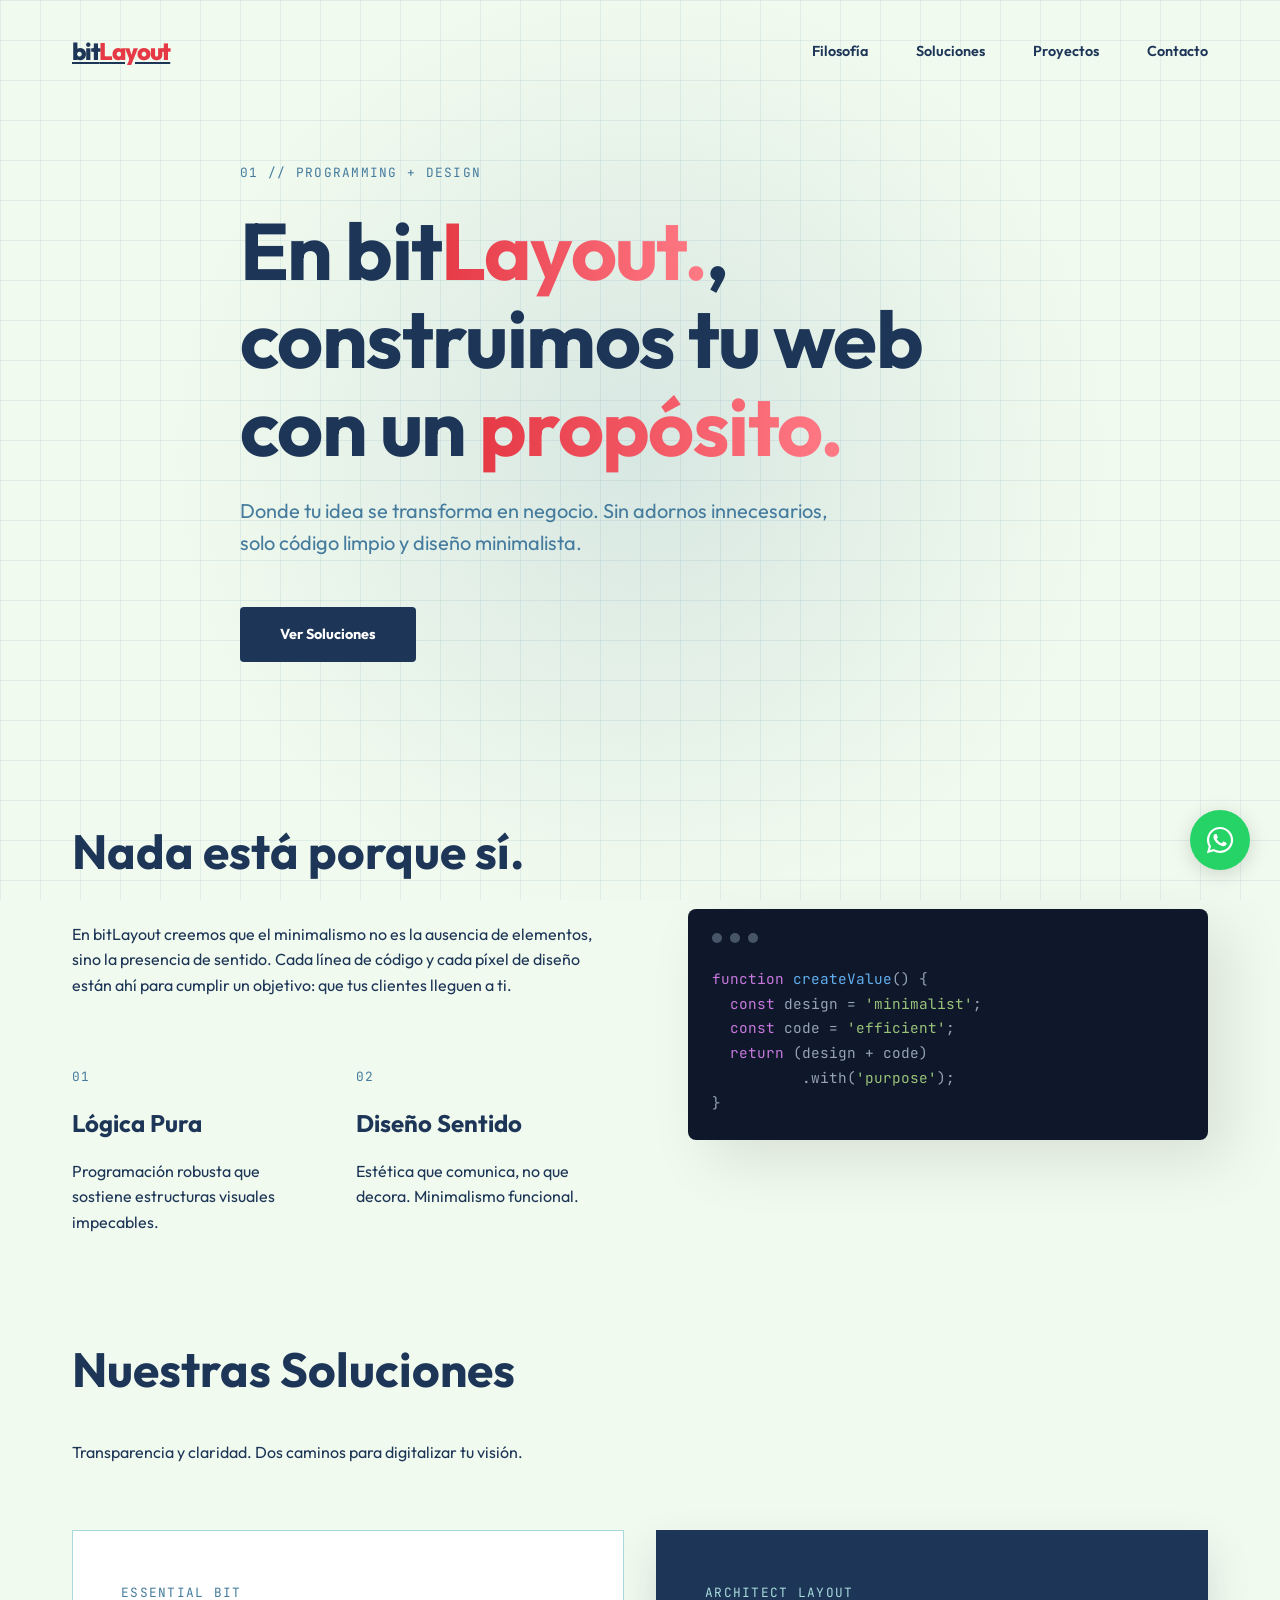
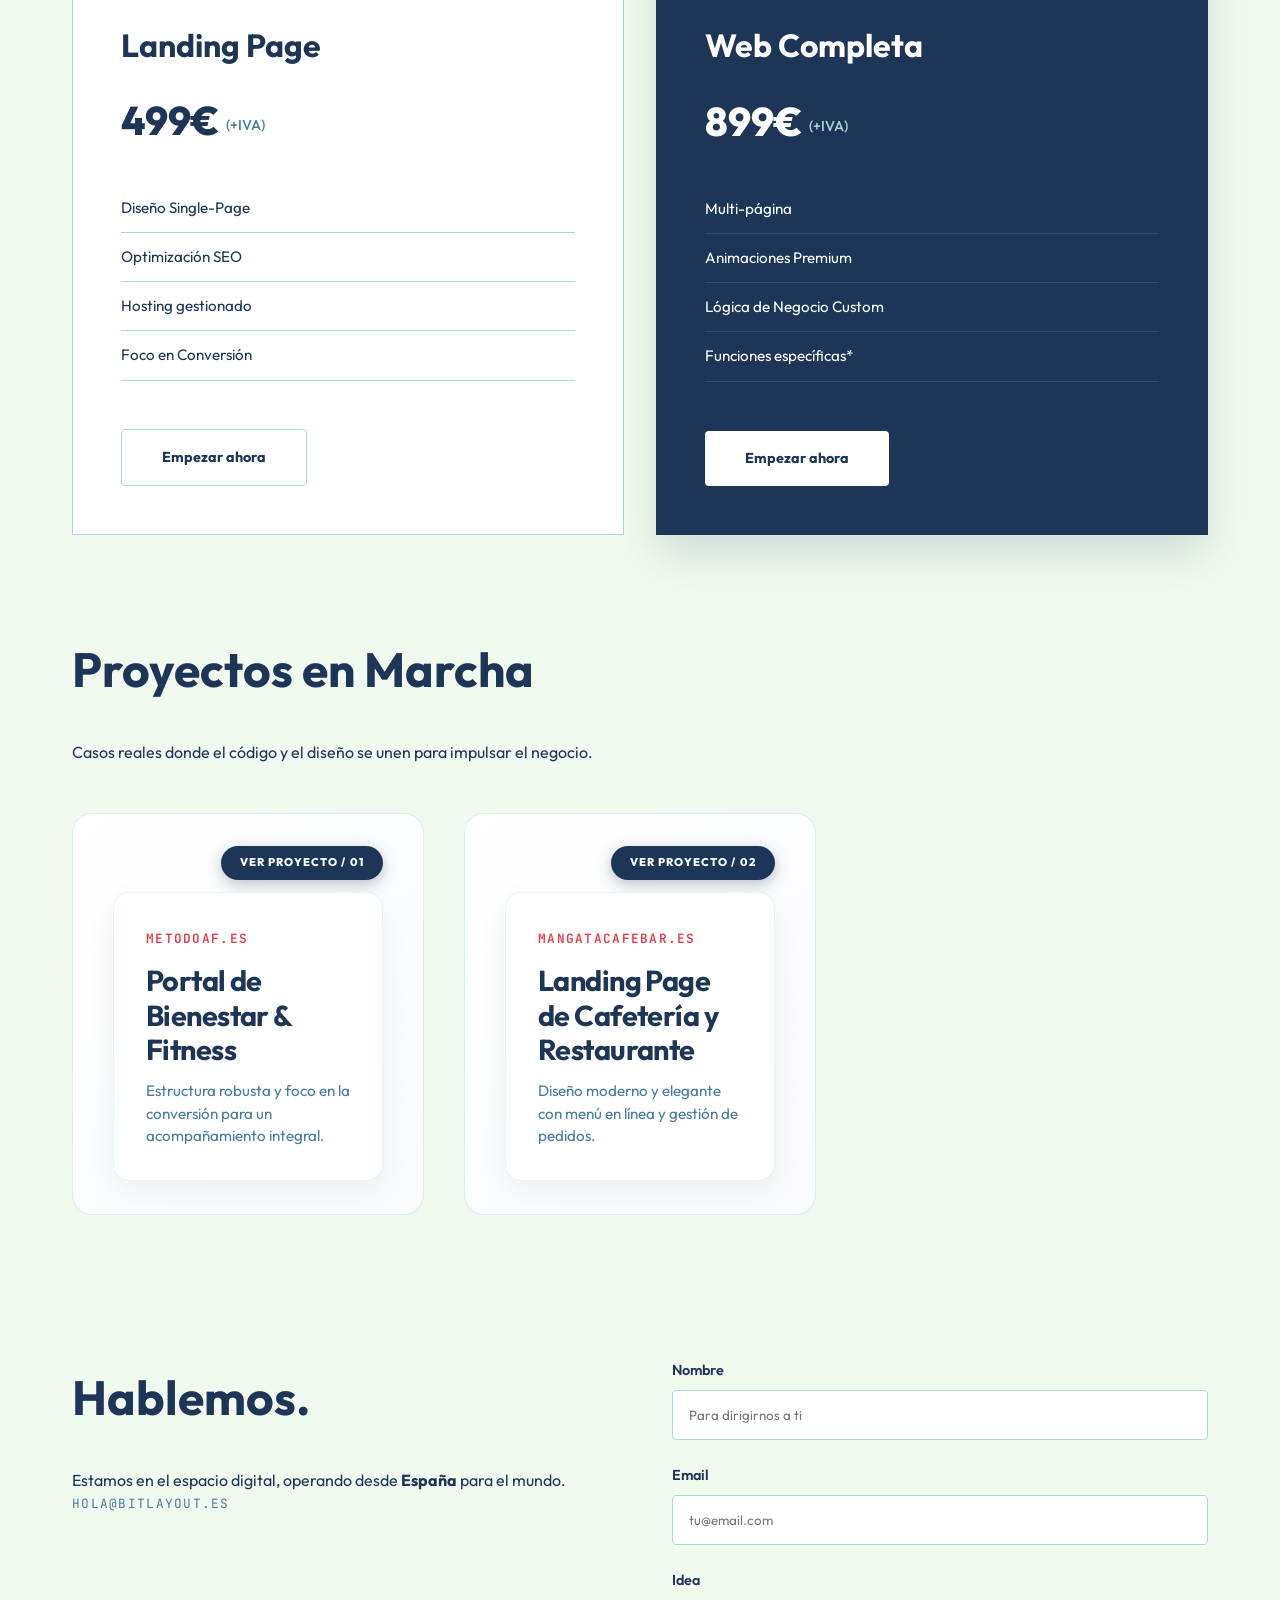
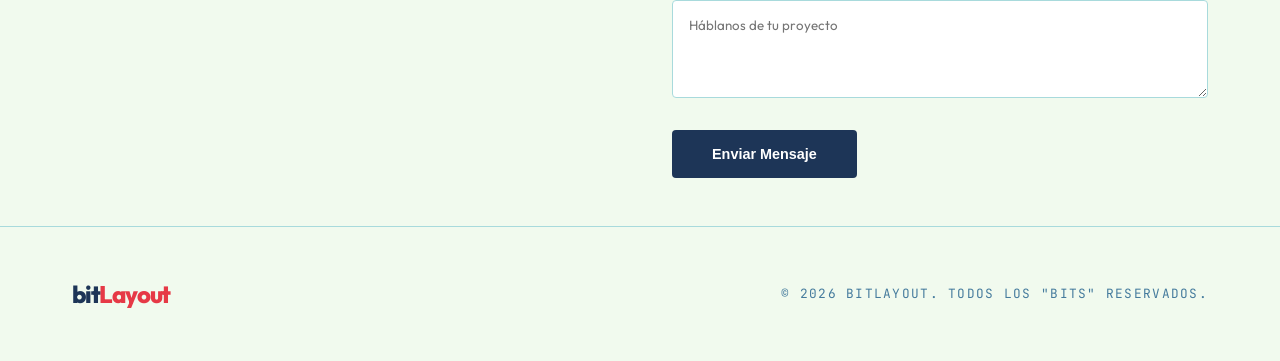
==== index.html @ 4ee2c637 "Change custom cursor to a standard red arrow cursor" ====
<!DOCTYPE html>
<html lang="es">

<head>
    <meta charset="UTF-8">
    <meta name="viewport" content="width=device-width, initial-scale=1.0">
    <title>bitLayout | Código, Diseño y Propósito</title>
    <meta name="description"
        content="En bitLayout fusionamos la lógica de la programación con la estética del diseño funcional para crear experiencias web con sentido.">
    <link rel="preconnect" href="https://fonts.googleapis.com">
    <link rel="preconnect" href="https://fonts.gstatic.com" crossorigin>
    <link
        href="https://fonts.googleapis.com/css2?family=Outfit:wght@300;400;600;800&family=JetBrains+Mono:wght@300;500&display=swap"
        rel="stylesheet">
    <link rel="stylesheet" href="style.css">
    <link rel="icon" href="favicon.svg" type="image/svg+xml">
</head>

<body>
    <div class="grid-overlay"></div>

    <nav id="navbar">
        <div class="container">
            <a href="#hero" class="logo">bit<span>Layout</span></a>
            <button class="hamburger" aria-label="Abrir menú">
                <span class="bar"></span>
                <span class="bar"></span>
                <span class="bar"></span>
            </button>
            <ul class="nav-links">
                <li><a href="#filosofia">Filosofía</a></li>
                <li><a href="#soluciones">Soluciones</a></li>
                <li><a href="#proyectos">Proyectos</a></li>
                <li><a href="#contacto">Contacto</a></li>
            </ul>
        </div>
    </nav>

    <header id="hero">
        <div class="grid-overlay"></div>
        <div class="container">
            <div class="hero-content">
                <p class="mono-text reveal">01 // programming + design</p>
                <h1 class="reveal">En bit<span class="highlight">Layout.</span>, construimos tu web con un <span
                        class="highlight">propósito.</span>
                </h1>
                <p class="subtitle reveal">Donde tu idea se transforma en negocio. Sin adornos innecesarios, solo código
                    limpio y diseño minimalista.</p>
                <div class="cta-group reveal">
                    <a href="#soluciones" class="btn btn-primary">Ver Soluciones</a>
                </div>
            </div>
        </div>
    </header>

    <section id="filosofia">
        <div class="container">
            <div class="section-layout">
                <div class="section-info">
                    <h2 class="reveal">Nada está porque sí.</h2>
                    <p class="reveal">En bitLayout creemos que el minimalismo no es la ausencia de elementos, sino la
                        presencia de sentido. Cada línea de código y cada píxel de diseño están ahí para cumplir un
                        objetivo: que tus clientes lleguen a ti.</p>
                    <div class="philosophy-grid">
                        <div class="phil-item reveal">
                            <span class="mono-text">01</span>
                            <h3>Lógica Pura</h3>
                            <p>Programación robusta que sostiene estructuras visuales impecables.</p>
                        </div>
                        <div class="phil-item reveal">
                            <span class="mono-text">02</span>
                            <h3>Diseño Sentido</h3>
                            <p>Estética que comunica, no que decora. Minimalismo funcional.</p>
                        </div>
                    </div>
                </div>
                <div class="section-visual reveal">
                    <!-- Placeholder visual asset or abstract code representation -->
                    <div class="code-window">
                        <div class="window-header">
                            <span class="dot"></span><span class="dot"></span><span class="dot"></span>
                        </div>
                        <pre><code><span class="keyword">function</span> <span class="fn">createValue</span>() {
  <span class="keyword">const</span> design = <span class="str">'minimalist'</span>;
  <span class="keyword">const</span> code = <span class="str">'efficient'</span>;
  <span class="keyword">return</span> (design + code) 
          .with(<span class="str">'purpose'</span>);
}</code></pre>
                    </div>
                </div>
            </div>
        </div>
    </section>

    <section id="soluciones">
        <div class="container">
            <div class="section-header">
                <h2 class="reveal">Nuestras Soluciones</h2>
                <p class="reveal">Transparencia y claridad. Dos caminos para digitalizar tu visión.</p>
            </div>
            <div class="pricing-grid">
                <div class="price-card reveal">
                    <div class="card-header">
                        <span class="mono-text">Essential Bit</span>
                        <h3>Landing Page</h3>
                    </div>
                    <div class="card-body">
                        <p class="price">499€ <span>(+IVA)</span></p>
                        <ul>
                            <li
                                data-tooltip="Toda tu información en una sola página fluida, optimizada para la retención.">
                                Diseño Single-Page</li>
                            <li
                                data-tooltip="Estructura preparada para que Google y otros buscadores te encuentren fácilmente.">
                                Optimización SEO</li>
                            <li data-tooltip="Nos encargamos del servidor y mantenimiento por ti.">Hosting gestionado
                            </li>
                            <li data-tooltip="Diseño estratégico para guiar al usuario hacia el contacto o la compra.">
                                Foco en Conversión</li>
                        </ul>
                    </div>
                    <div class="card-footer">
                        <a href="https://wa.me/34601643277?text=Hola,%20me%20gustaría%20solicitar%20información%20para%20contratar%20una%20Landing%20Page."
                            class="btn btn-outline" target="_blank" rel="noopener noreferrer">Empezar ahora</a>
                    </div>
                </div>
                <div class="price-card featured reveal">
                    <div class="card-header">
                        <span class="mono-text">Architect Layout</span>
                        <h3>Web Completa</h3>
                    </div>
                    <div class="card-body">
                        <p class="price">899€ <span>(+IVA)</span></p>
                        <ul>
                            <li data-tooltip="Sitio web completo con secciones dedicadas (Inicio, Servicios, etc.).">
                                Multi-página</li>
                            <li data-tooltip="Transiciones suaves y efectos visuales que dan vida a tu marca.">
                                Animaciones Premium</li>
                            <li data-tooltip="Funcionalidades a medida según tus necesidades específicas.">Lógica de
                                Negocio Custom</li>
                            <li data-tooltip="Preguntar al contratar">Funciones específicas*</li>
                        </ul>
                    </div>
                    <div class="card-footer">
                        <a href="https://wa.me/34601643277?text=Hola,%20solicito%20información%20sobre%20el%20desarrollo%20de%20una%20Web%20Completa%20para%20mi%20negocio."
                            class="btn btn-primary" target="_blank" rel="noopener noreferrer">Empezar ahora</a>
                    </div>
                </div>
            </div>
        </div>
    </section>

    <section id="proyectos">
        <div class="container">
            <div class="section-header">
                <h2 class="reveal">Proyectos en Marcha</h2>
                <p class="reveal">Casos reales donde el código y el diseño se unen para impulsar el negocio.</p>
            </div>
            <div class="projects-grid">
                <a href="https://metodoaf.es" class="project-card reveal" target="_blank" rel="noopener noreferrer">
                    <div class="project-image">
                        <div class="project-overlay">
                            <span>Ver Proyecto / 01</span>
                        </div>
                        <div class="mockup-content">
                            <span class="mono-text">METODOAF.ES</span>
                            <h4>Portal de Bienestar & Fitness</h4>
                            <p>Estructura robusta y foco en la conversión para un acompañamiento integral.</p>
                        </div>
                    </div>
                </a>
                <a href="https://www.mangatacafebar.es/" class="project-card reveal" target="_blank"
                    rel="noopener noreferrer">
                    <div class="project-image">
                        <div class="project-overlay">
                            <span>Ver Proyecto / 02</span>
                        </div>
                        <div class="mockup-content">
                            <span class="mono-text">MANGATACAFEBAR.ES</span>
                            <h4>Landing Page de Cafetería y Restaurante</h4>
                            <p>Diseño moderno y elegante con menú en línea y gestión de pedidos.</p>
                        </div>
                    </div>
                </a>
            </div>
            <div class="scroll-indicator">
                <div class="scroll-line"></div>
                <span>Desliza para explorar</span>
            </div>
        </div>
    </section>

    <section id="contacto">
        <div class="container">
            <div class="contact-layout">
                <div class="contact-info reveal">
                    <h2>Hablemos.</h2>
                    <p>Estamos en el espacio digital, operando desde <strong>España</strong> para el mundo.</p>
                    <div class="contact-meta">
                        <p class="mono-text">hola@bitlayout.es</p>
                    </div>
                </div>
                <div class="contact-form reveal">
                    <form>
                        <div class="form-group">
                            <label for="name">Nombre</label>
                            <input type="text" id="name" placeholder="Para dirigirnos a ti">
                        </div>
                        <div class="form-group">
                            <label for="email">Email</label>
                            <input type="email" id="email" placeholder="tu@email.com">
                        </div>
                        <div class="form-group">
                            <label for="message">Idea</label>
                            <textarea id="message" rows="4" placeholder="Háblanos de tu proyecto"></textarea>
                        </div>
                        <button type="submit" class="btn btn-primary">Enviar Mensaje</button>
                    </form>
                </div>
            </div>
        </div>
    </section>

    <a href="https://wa.me/34000000000" class="whatsapp-float" target="_blank" rel="noopener noreferrer">
        <svg viewBox="0 0 448 512" width="30" height="30" fill="currentColor">
            <path
                d="M380.9 97.1C339 55.1 283.2 32 223.9 32c-122.4 0-222 99.6-222 222 0 39.1 10.2 77.3 29.6 111L0 480l117.7-30.9c32.4 17.7 68.9 27 106.1 27h.1c122.3 0 224.1-99.6 224.1-222 0-59.3-25.2-115-67.1-157zm-157 341.6c-33.2 0-65.7-8.9-94-25.7l-6.7-4-69.8 18.3L72 359.2l-4.4-7c-18.5-29.4-28.2-63.3-28.2-98.2 0-101.7 82.8-184.5 184.6-184.5 49.3 0 95.6 19.2 130.4 54.1 34.8 34.9 56.2 81.2 56.1 130.5 0 101.8-84.9 184.6-186.6 184.6zm101.2-138.2c-5.5-2.8-32.8-16.2-37.9-18-5.1-1.9-8.8-2.8-12.5 2.8-3.7 5.6-14.3 18-17.6 21.8-3.2 3.7-6.5 4.2-12 1.4-5.5-2.8-23.2-8.5-44.2-27.1-16.4-14.6-27.4-32.7-30.6-38.2-3.2-5.6-.3-8.6 2.5-11.3 2.5-2.5 5.5-6.5 8.3-9.7 2.8-3.3 3.7-5.6 5.5-9.3 1.8-3.7.9-6.9-.5-9.7-1.4-2.8-12.5-30.1-17.1-41.2-4.5-10.8-9.1-9.3-12.5-9.5-3.2-.2-6.9-.2-10.6-.2-3.7 0-9.7 1.4-14.8 6.9-5.1 5.6-19.4 19-19.4 46.3 0 27.3 19.9 53.7 22.6 57.4 2.8 3.7 39.1 59.7 94.8 83.8 13.2 5.8 23.5 9.2 31.5 11.8 13.3 4.2 25.4 3.6 35 2.2 10.7-1.6 32.8-13.4 37.4-26.4 4.6-13 4.6-24.1 3.2-26.4-1.3-2.5-5-3.9-10.5-6.6z" />
        </svg>
    </a>

    <footer>

        <div class="container">
            <div class="footer-content">
                <div class="logo">bit<span>Layout</span></div>
                <p class="mono-text">&copy; 2026 bitLayout. Todos los "bits" reservados.</p>
            </div>
        </div>
    </footer>

    <div id="cookie-banner" class="cookie-banner reveal">
        <div class="container">
            <div class="cookie-content">
                <p>Utilizamos cookies para mejorar tu experiencia. Al continuar navegando, aceptas nuestra política de
                    cookies.</p>
                <button id="accept-cookies" class="btn btn-primary">Aceptar</button>
            </div>
        </div>
    </div>

    <script src="script.js"></script>
</body>

</html>
---- style.css ----
:root {
    --primary: #1D3557; /* Deep Space Blue */
    --accent-steel: #457B9D; /* Steel Blue */
    --accent-frost: #A8DADC; /* Frosted Blue */
    --accent-red: #E63946; /* Strawberry Red */
    --bg: #F1FAEE; /* Honeydew (Off-white/Pale Green) */
    --bg-alt: #ffffff;
    --text: #1D3557;
    --text-muted: #457B9D;
    --grid-color: rgba(69, 123, 157, 0.1);
    --border: #A8DADC;
    --mono: 'JetBrains Mono', monospace;
    --sans: 'Outfit', sans-serif;
    --transition: all 0.4s cubic-bezier(0.16, 1, 0.3, 1);
    --mouse-x: 50%;
    --mouse-y: 50%;
}


* {
    margin: 0;
    padding: 0;
    box-sizing: border-box;
}

html {
    scroll-behavior: smooth;
}

body {
    background-color: var(--bg);
    color: var(--text);
    font-family: var(--sans);
    line-height: 1.6;
    overflow-x: hidden;
}

.container {
    max-width: 1200px;
    margin: 0 auto;
    padding: 0 2rem;
}

.mono-text {
    font-family: var(--mono);
    text-transform: uppercase;
    font-size: 0.8rem;
    letter-spacing: 0.1em;
    color: var(--accent-steel);
}


/* --- Layout Grid + Spotlight Background --- */
body {
    background-color: var(--bg);
    background-image: 
        radial-gradient(circle at var(--mouse-x) var(--mouse-y), rgba(69, 123, 157, 0.15) 0%, transparent 60%),
        linear-gradient(var(--grid-color) 1px, transparent 1px),
        linear-gradient(90deg, var(--grid-color) 1px, transparent 1px);
    background-size: 100% 100%, 40px 40px, 40px 40px;
    background-attachment: fixed, fixed, fixed;
}

/* --- Global Cursor --- */
html, body, * {
    cursor: url("data:image/svg+xml,%3Csvg xmlns='http://www.w3.org/2000/svg' width='24' height='24' viewBox='0 0 24 24' fill='%23E63946' stroke='white' stroke-width='1'%3E%3Cpath d='M7 2l12 11.2-5.8.8 3.5 6-3 1.7-3.5-6-3.2 4.3z'/%3E%3C/svg%3E"), auto !important;
}

a, button, [role="button"], .project-card, .price-card {
    cursor: url("data:image/svg+xml,%3Csvg xmlns='http://www.w3.org/2000/svg' width='24' height='24' viewBox='0 0 24 24' fill='%23E63946' stroke='white' stroke-width='1'%3E%3Cpath d='M7 2l12 11.2-5.8.8 3.5 6-3 1.7-3.5-6-3.2 4.3z'/%3E%3C/svg%3E"), pointer !important;
}

/* --- Navbar --- */
#navbar {
    position: fixed;
    top: 0;
    width: 100%;
    z-index: 1000;
    padding: 2rem 0;
    transition: var(--transition);
}

#navbar.scrolled {
    padding: 1rem 0;
    background: rgba(255, 255, 255, 0.8);
    backdrop-filter: blur(10px);
    border-bottom: 1px solid var(--border);
}

#navbar .container {
    display: flex;
    justify-content: space-between;
    align-items: center;
}

.logo {
    font-size: 1.5rem;
    font-weight: 800;
    color: var(--primary);
    letter-spacing: -0.05em;
}

.logo span {
    color: var(--accent-red);
}


.nav-links {
    list-style: none;
    display: flex;
    gap: 3rem;
}

.nav-links a {
    text-decoration: none;
    color: var(--text);
    font-weight: 600;
    font-size: 0.9rem;
    transition: var(--transition);
}

.nav-links a:hover {
    color: var(--accent-red);
}

/* --- Hamburger Menu --- */
.hamburger {
    display: none;
    cursor: pointer;
    background: none;
    border: none;
    padding: 0;
    z-index: 1001; /* Above mobile menu */
}

.hamburger .bar {
    display: block;
    width: 25px;
    height: 3px;
    margin: 5px auto;
    transition: all 0.3s ease-in-out;
    background-color: var(--primary);
    border-radius: 2px;
}


/* --- Hero --- */
#hero {
    min-height: 85vh;
    display: flex;
    align-items: center;
    position: relative;
    padding-top: 60px;
}

.hero-content {
    max-width: 800px;
    z-index: 2;
}

#hero h1 {
    font-size: clamp(3rem, 8vw, 5rem);
    line-height: 1.1;
    margin: 1.5rem 0;
    color: var(--primary);
    letter-spacing: -0.02em;
}

#hero .highlight {
    color: var(--accent-red);
    position: relative;
    background: linear-gradient(90deg, var(--accent-red), #ff7b86, var(--accent-red));
    background-size: 200% auto;
    color: transparent;
    -webkit-background-clip: text;
    background-clip: text;
    animation: shine 3s linear infinite;
}

@keyframes shine {
    to {
        background-position: 200% center;
    }
}


#hero .subtitle {
    font-size: 1.25rem;
    color: var(--text-muted);
    margin-bottom: 3rem;
    max-width: 600px;
}

/* --- Buttons --- */
.btn {
    display: inline-block;
    padding: 1rem 2.5rem;
    border-radius: 4px;
    text-decoration: none;
    font-weight: 700;
    font-size: 0.9rem;
    transition: var(--transition);
    cursor: pointer;
    border: none;
}

.btn-primary {
    background: var(--primary);
    color: white;
}

.btn-primary:hover {
    background: var(--accent-steel);
    transform: translateY(-2px);
    box-shadow: 0 10px 30px rgba(69, 123, 157, 0.2);
}


.btn-secondary {
    background: transparent;
    color: var(--primary);
    margin-left: 1rem;
    text-decoration: underline;
}

.btn-outline {
    background: transparent;
    border: 1px solid var(--border);
    color: var(--text);
}

.btn-outline:hover {
    background: var(--bg-alt);
    border-color: var(--primary);
}

/* --- Sections --- */
section {
    padding: 3rem 0;
}

h2 {
    font-size: 3rem;
    margin-bottom: 2rem;
    color: var(--primary);
}


/* --- Sentido Section --- */
.section-layout {
    display: grid;
    grid-template-columns: 1fr 1fr;
    gap: 6rem;
    align-items: center;
}

.philosophy-grid {
    display: grid;
    grid-template-columns: 1fr 1fr;
    gap: 3rem;
    margin-top: 4rem;
}

.phil-item h3 {
    margin: 1rem 0;
    font-size: 1.5rem;
}

/* --- Code Window Visual --- */
.code-window {
    background: #0f172a;
    border-radius: 8px;
    padding: 1.5rem;
    box-shadow: 20px 20px 60px rgba(0,0,0,0.1);
    position: relative;
}

.window-header {
    display: flex;
    gap: 0.5rem;
    margin-bottom: 1.5rem;
}

.dot {
    width: 10px;
    height: 10px;
    border-radius: 50%;
    background: #475569;
}

.code-window code {
    font-family: var(--mono);
    color: #94a3b8;
    font-size: 0.9rem;
}

.keyword { color: #c678dd; }
.fn { color: #61afef; }
.str { color: #98c379; }

/* --- Soluciones Section --- */
.pricing-grid {
    display: grid;
    grid-template-columns: 1fr 1fr;
    gap: 2rem;
    margin-top: 4rem;
}

.price-card {
    background: white;
    border: 1px solid var(--border);
    padding: 3rem;
    display: flex;
    flex-direction: column;
    justify-content: space-between;
    transition: var(--transition);
}

.price-card:hover {
    border-color: var(--accent-steel);
    transform: translateY(-5px);
}

.price-card.featured {
    background: var(--primary);
    color: white;
    border-color: var(--primary);
    box-shadow: 0 20px 40px rgba(29, 53, 87, 0.15);
}

.price-card.featured .mono-text { color: var(--accent-frost); }

.price-card.featured h3, 
.price-card.featured .price { color: white; }
.price-card.featured .btn-primary { background: white; color: var(--primary); }

.price-card h3 {
    font-size: 2rem;
    margin: 1rem 0;
}

.price {
    font-size: 2.5rem;
    font-weight: 800;
    margin-bottom: 2rem;
    color: var(--primary);
}

.price span {
    font-size: 0.9rem;
    font-weight: 500;
    color: var(--text-muted);
    vertical-align: middle;
}

.price-card.featured .price span {
    color: var(--accent-frost);
}


.price-card ul {
    list-style: none;
    margin-bottom: 3rem;
}

.price-card li {
    padding: 0.75rem 0;
    border-bottom: 1px solid var(--border);
    font-size: 0.95rem;
    position: relative;
    cursor: help;
}

.price-card.featured li { border-color: rgba(255,255,255,0.1); }

/* --- Proyectos Section --- */
.projects-grid {
    display: flex;
    gap: 1.5rem;
    overflow-x: auto;
    padding: 1rem 0 3rem 0;
    margin-top: 2rem;
    scroll-snap-type: x mandatory;
    scrollbar-width: none; /* Hide for cleaner look, use indicator instead */
    -ms-overflow-style: none;
    -webkit-overflow-scrolling: touch;
    /* Gentler mask to show there is more content */
    mask-image: linear-gradient(to right, black 80%, transparent 100%);
    -webkit-mask-image: linear-gradient(to right, black 80%, transparent 100%);
}

.projects-grid::-webkit-scrollbar {
    display: none;
}

.projects-grid::-webkit-scrollbar-track {
    background: rgba(29, 53, 87, 0.05);
    border-radius: 10px;
}

.projects-grid::-webkit-scrollbar-thumb {
    background-color: var(--primary);
    border-radius: 10px;
}

.project-card {
    flex: 0 0 85%; /* Peek next card */
    scroll-snap-align: center;
    display: block;
    text-decoration: none;
    color: inherit;
    background: linear-gradient(135deg, var(--bg-alt) 0%, #f8fafc 100%);
    border: 1px solid rgba(168, 218, 220, 0.4);
    border-radius: 20px;
    overflow: hidden;
    transition: var(--transition);
    position: relative;
}

@media (min-width: 768px) {
    .projects-grid {
        gap: 2.5rem;
        mask-image: none;
        -webkit-mask-image: none;
    }
    .project-card {
        flex: 0 0 calc(50% - 1.25rem);
        scroll-snap-align: start;
    }
}

@media (min-width: 1024px) {
    .project-card {
        flex: 0 0 calc(33.333% - 1.666rem);
    }
}

/* --- Scroll Hint Indicator --- */
.scroll-indicator {
    display: flex;
    align-items: center;
    gap: 1rem;
    margin-top: -1rem;
    color: var(--text-muted);
}

.scroll-line {
    height: 2px;
    background: var(--border);
    flex-grow: 1;
    position: relative;
    border-radius: 2px;
}

.scroll-line::after {
    content: '';
    position: absolute;
    left: 0;
    top: 0;
    height: 100%;
    width: 30%;
    background: var(--primary);
    border-radius: 2px;
    animation: slideHint 3s infinite ease-in-out;
}

@keyframes slideHint {
    0% { left: 0; }
    50% { left: 70%; }
    100% { left: 0; }
}

.scroll-indicator span {
    font-size: 0.75rem;
    font-family: var(--mono);
    text-transform: uppercase;
    letter-spacing: 0.1em;
}

@media (min-width: 768px) {
    .scroll-indicator { display: none; }
}

.project-card:hover {
    border-color: var(--primary);
    transform: translateY(-5px);
    box-shadow: 0 25px 50px -12px rgba(29, 53, 87, 0.15);
}

.project-image {
    padding: 3rem 2.5rem;
    background: transparent;
    position: relative;
    display: flex;
    flex-direction: column;
    justify-content: flex-end;
    min-height: 400px;
    height: 100%;
}

.project-overlay {
    position: absolute;
    top: 2rem;
    right: 2.5rem;
    font-size: 0.70rem;
    font-weight: 800;
    background: var(--primary);
    color: white;
    padding: 0.5rem 1.2rem;
    border-radius: 30px;
    text-transform: uppercase;
    letter-spacing: 0.1em;
    transition: var(--transition);
    box-shadow: 0 4px 15px rgba(29, 53, 87, 0.3);
}

.project-card:hover .project-overlay {
    background: var(--accent-red);
    transform: scale(1.05);
    box-shadow: 0 6px 20px rgba(230, 57, 70, 0.4);
}

.mockup-content {
    background: white;
    padding: 2rem;
    border-radius: 16px;
    box-shadow: 0 10px 30px rgba(0,0,0,0.05);
    transform: translateY(15px);
    transition: all 0.5s cubic-bezier(0.16, 1, 0.3, 1);
    border: 1px solid rgba(168, 218, 220, 0.3);
}

.project-card:hover .mockup-content {
    transform: translateY(0);
    box-shadow: 0 15px 40px rgba(29, 53, 87, 0.1);
}

.mockup-content .mono-text {
    color: var(--accent-red);
    font-weight: 600;
}

.mockup-content h4 {
    font-size: 1.8rem;
    margin: 0.8rem 0;
    color: var(--primary);
    letter-spacing: -0.02em;
    line-height: 1.2;
}

.mockup-content p {
    color: var(--text-muted);
    font-size: 0.95rem;
    line-height: 1.5;
    margin-bottom: 0;
}

/* --- Tooltip System --- */
.price-card li::after {
    content: attr(data-tooltip);
    position: absolute;
    bottom: 100%;
    left: 50%;
    transform: translateX(-50%) translateY(10px);
    width: 220px;
    background: var(--primary);
    color: white;
    padding: 0.8rem 1rem;
    font-size: 0.75rem;
    line-height: 1.4;
    border-radius: 6px;
    opacity: 0;
    visibility: hidden;
    transition: all 0.3s cubic-bezier(0.16, 1, 0.3, 1);
    z-index: 100;
    box-shadow: 0 10px 25px rgba(0,0,0,0.2);
    pointer-events: none;
    margin-bottom: 12px;
    text-align: center;
    border: 1px solid rgba(255,255,255,0.1);
}

/* Tooltip Arrow */
.price-card li::before {
    content: '';
    position: absolute;
    bottom: 100%;
    left: 50%;
    transform: translateX(-50%) translateY(10px);
    border: 6px solid transparent;
    border-top-color: var(--primary);
    opacity: 0;
    visibility: hidden;
    transition: all 0.3s cubic-bezier(0.16, 1, 0.3, 1);
    z-index: 101;
    margin-bottom: 0px;
}

.price-card li:hover::after,
.price-card li:hover::before {
    opacity: 1;
    visibility: visible;
    transform: translateX(-50%) translateY(0);
}

/* Tooltip style for the featured (dark) card */
.price-card.featured li::after {
    background: white;
    color: var(--primary);
    border: none;
}
.price-card.featured li::before {
    border-top-color: white;
}

/* --- Contacto --- */
.contact-layout {
    display: grid;
    grid-template-columns: 1fr 1fr;
    gap: 4rem;
}

.form-group {
    margin-bottom: 1.5rem;
}

label {
    display: block;
    margin-bottom: 0.5rem;
    font-weight: 600;
    font-size: 0.9rem;
}

input, textarea {
    width: 100%;
    padding: 1rem;
    border: 1px solid var(--border);
    background: var(--bg-alt);
    border-radius: 4px;
    font-family: inherit;
    transition: var(--transition);
}

input:focus, textarea:focus {
    outline: none;
    border-color: var(--accent-steel);
    background: white;
}


/* --- Footer --- */
footer {
    padding: 3rem 0;
    border-top: 1px solid var(--border);
}

/* --- WhatsApp Float --- */
.whatsapp-float {
    position: fixed;
    bottom: 30px;
    right: 30px;
    background-color: #25d366;
    color: white;
    width: 60px;
    height: 60px;
    border-radius: 50%;
    display: flex;
    align-items: center;
    justify-content: center;
    box-shadow: 0 4px 20px rgba(0,0,0,0.15);
    z-index: 1000;
    transition: var(--transition);
}

.whatsapp-float:hover {
    transform: scale(1.1);
    box-shadow: 0 6px 30px rgba(37, 211, 102, 0.4);
}


.footer-content {
    display: flex;
    justify-content: space-between;
    align-items: center;
}

/* --- Animations & 3D Reveal --- */
.reveal {
    opacity: 0;
    transform: translateY(40px) scale(0.95) rotateX(-5deg);
    transition: all 1s cubic-bezier(0.16, 1, 0.3, 1);
    transform-origin: top;
}

.reveal.active {
    opacity: 1;
    transform: translateY(0) scale(1) rotateX(0deg);
}

/* --- Cookie Banner --- */
.cookie-banner {
    position: fixed;
    bottom: 2rem;
    left: 2rem;
    right: 2rem;
    background: rgba(29, 53, 87, 0.9);
    backdrop-filter: blur(10px);
    border: 1px solid rgba(255, 255, 255, 0.1);
    border-radius: 12px;
    padding: 1.5rem 0;
    z-index: 2000;
    color: white;
    display: none; /* Hidden by default, shown by JS */
}

.cookie-banner.visible {
    display: block;
    animation: slideUp 0.5s cubic-bezier(0.16, 1, 0.3, 1);
}

.cookie-content {
    display: flex;
    justify-content: space-between;
    align-items: center;
    gap: 2rem;
}

.cookie-content p {
    font-size: 0.9rem;
    margin: 0;
}

.cookie-content .btn {
    padding: 0.6rem 1.5rem;
    white-space: nowrap;
}

@keyframes slideUp {
    from { opacity: 0; transform: translateY(20px); }
    to { opacity: 1; transform: translateY(0); }
}

@media (max-width: 900px) {
    /* Mobile Navigation */
    .hamburger {
        display: block;
    }

    /* Mobile Footer */
    .footer-content {
        flex-direction: column;
        text-align: center;
        gap: 1.5rem;
    }

    footer {
        padding-bottom: 6rem; /* Extra space for whatsapp/cookies */
    }

    .nav-links {
        position: fixed;
        left: -100%;
        top: 0;
        gap: 0;
        flex-direction: column;
        background-color: rgba(255, 255, 255, 0.95);
        backdrop-filter: blur(15px);
        width: 100%;
        height: 100vh;
        text-align: center;
        transition: 0.4s;
        box-shadow: 0 10px 30px rgba(0, 0, 0, 0.1);
        justify-content: center;
        align-items: center;
        z-index: 100;
        padding-top: 60px; /* Space for navbar */
    }

    .nav-links.nav-active {
        left: 0;
    }

    .nav-links li {
        margin: 1.5rem 0;
    }

    .nav-links a {
        font-size: 1.5rem;
    }

    /* Hamburger Animation */
    .hamburger.toggle .bar:nth-child(1) {
        transform: translateY(8px) rotate(45deg);
        background-color: var(--accent-red);
    }
    .hamburger.toggle .bar:nth-child(2) {
        opacity: 0;
    }
    .hamburger.toggle .bar:nth-child(3) {
        transform: translateY(-8px) rotate(-45deg);
        background-color: var(--accent-red);
    }

    .section-layout, .pricing-grid, .contact-layout, .philosophy-grid {
        grid-template-columns: 1fr;
    }
    
    .section-layout { gap: 3rem; }
    #hero h1 { font-size: 3.5rem; }
    
    .price-card {
        padding: 2rem;
    }
    
    /* On small mobile, adjust tooltip positioning to avoid screen overflow */
    @media (max-width: 480px) {
        .price-card li::after {
            width: 180px;
            font-size: 0.7rem;
        }

        .cookie-content {
            flex-direction: column;
            text-align: center;
            gap: 1rem;
        }

        .footer-content p {
            font-size: 0.75rem;
            line-height: 1.4;
        }
    }
}
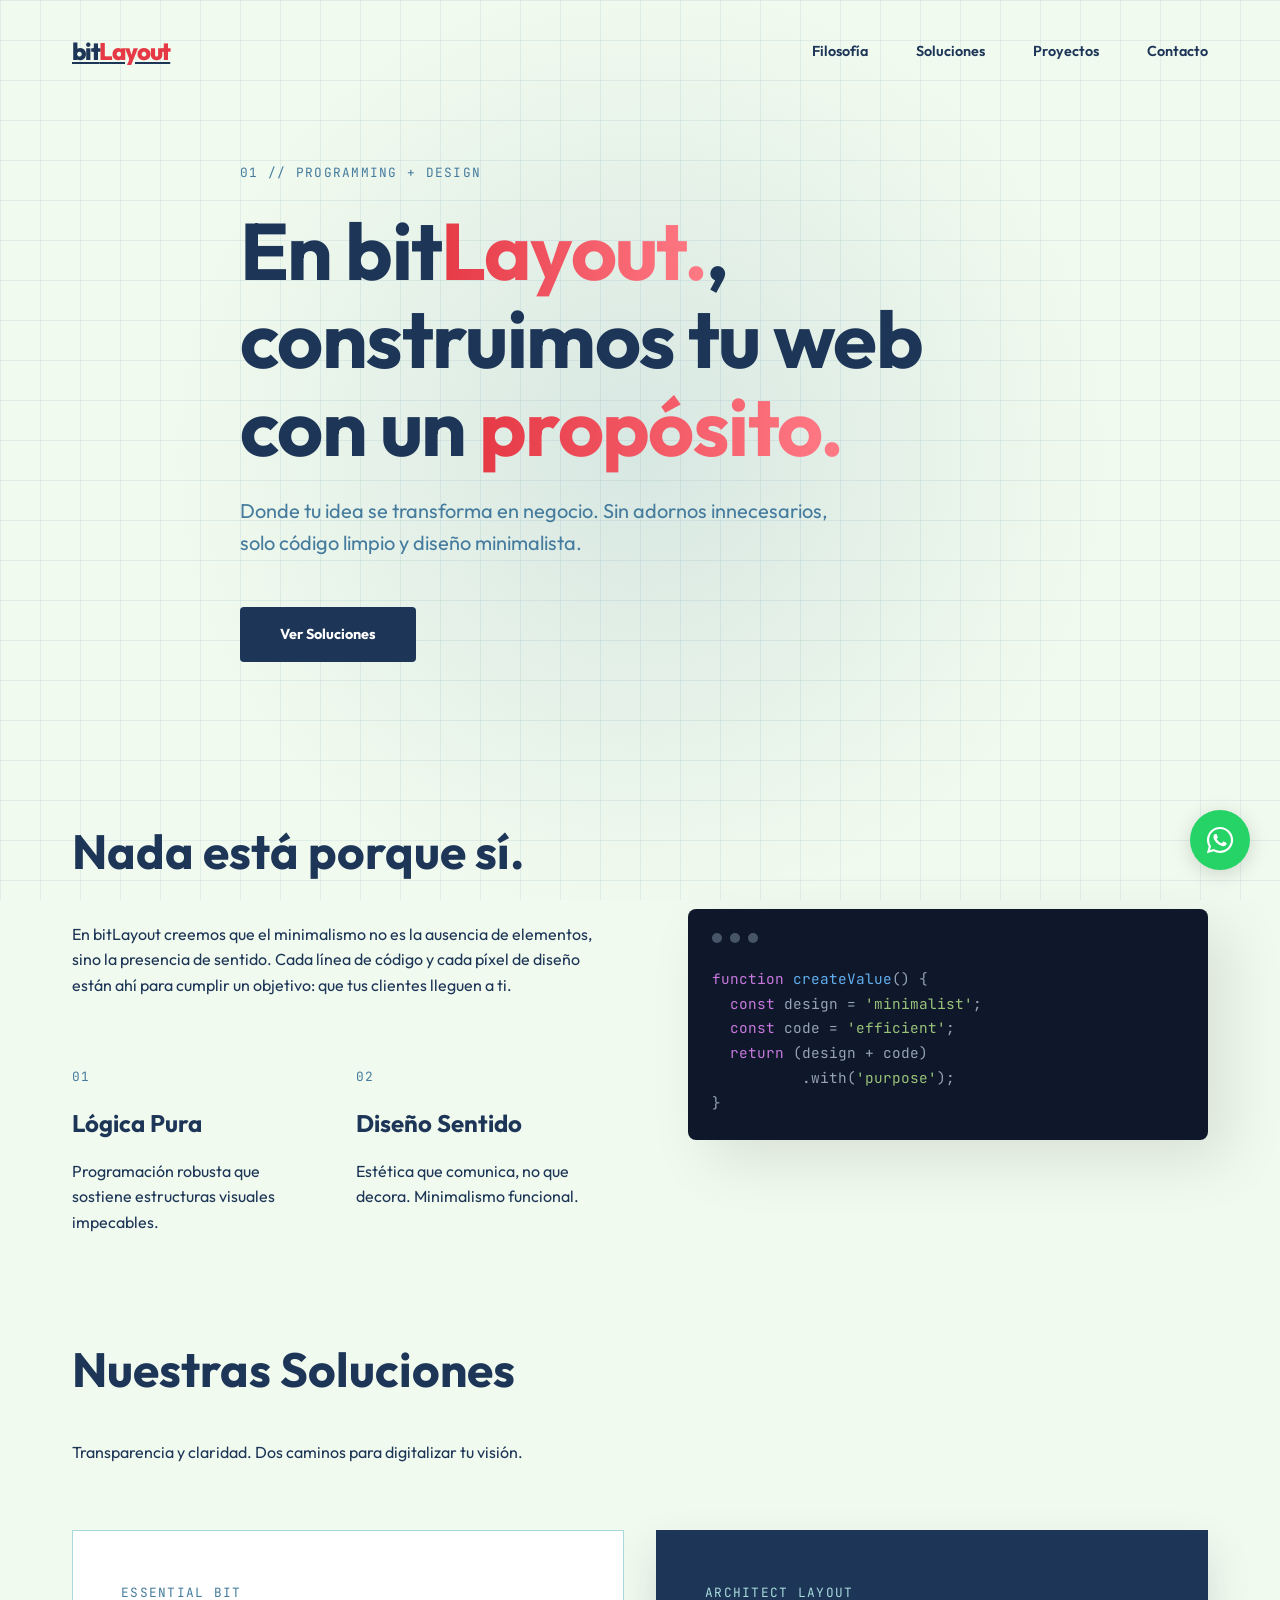
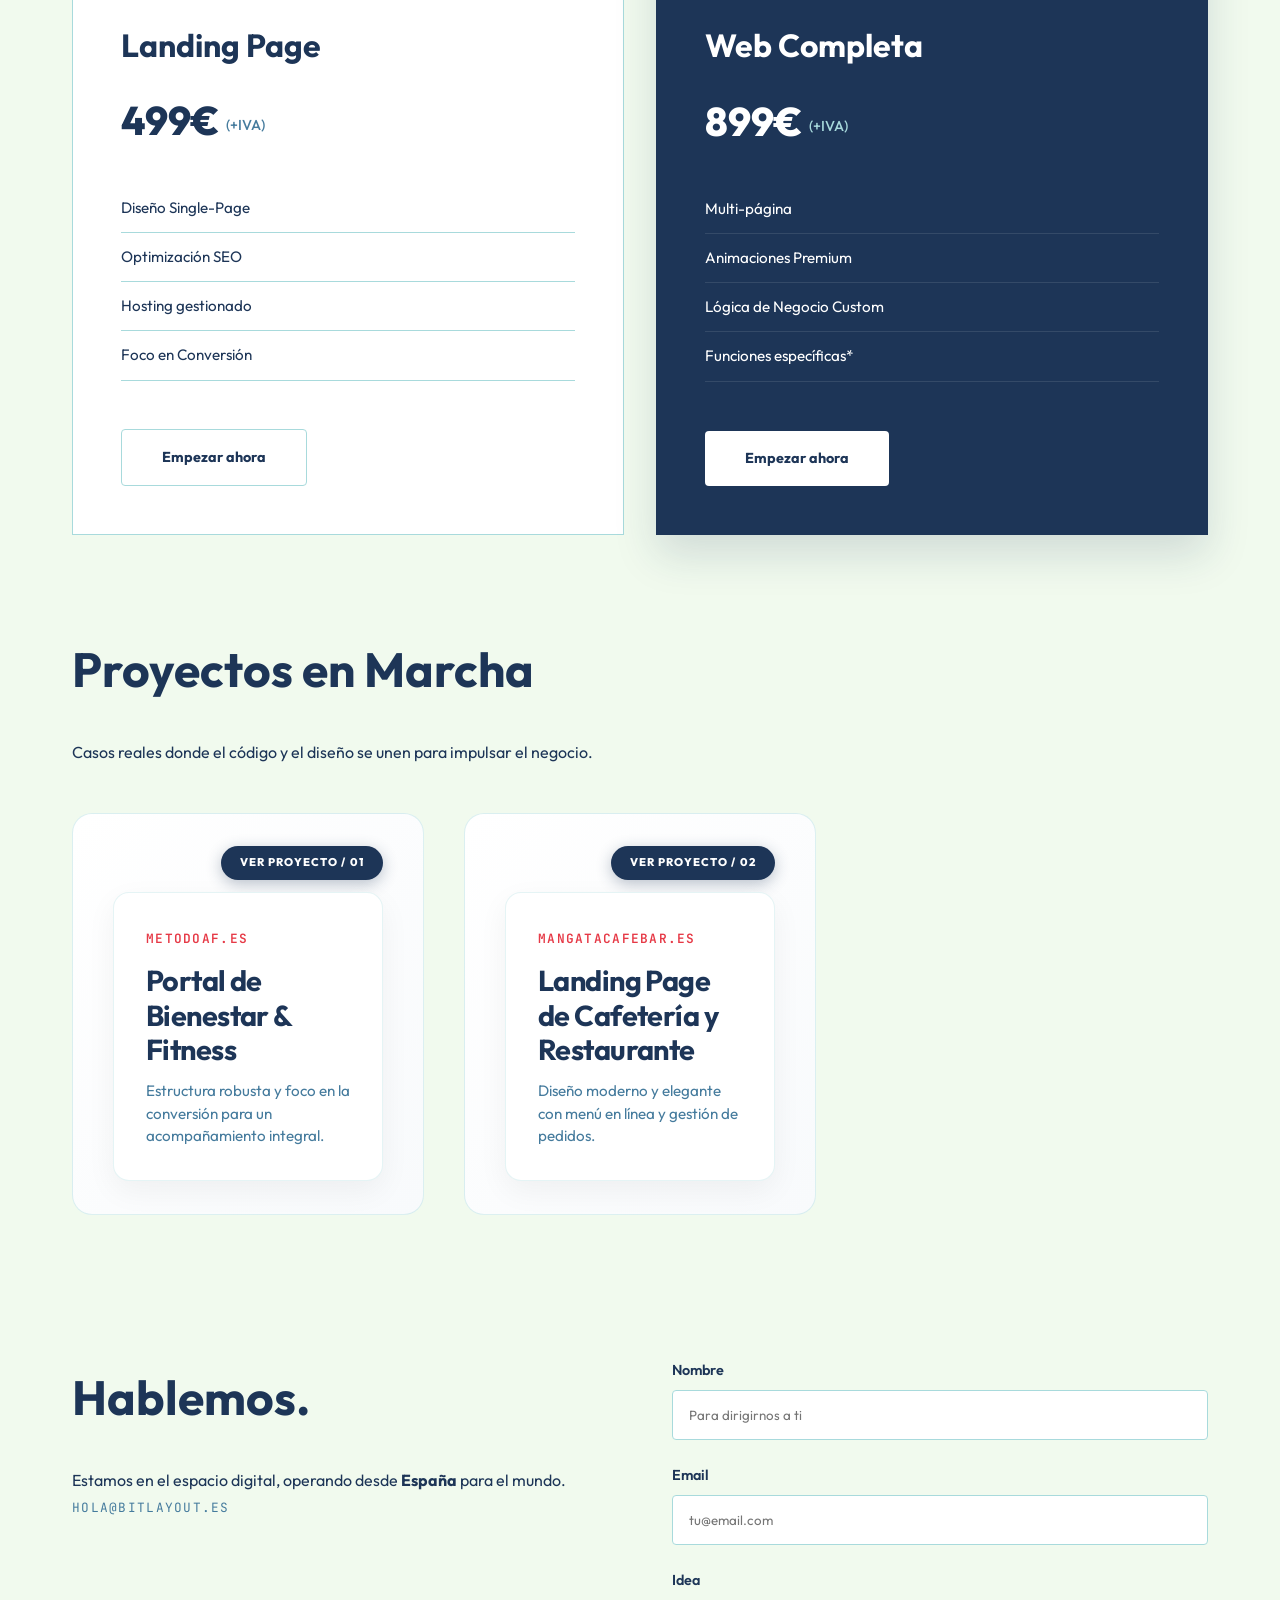
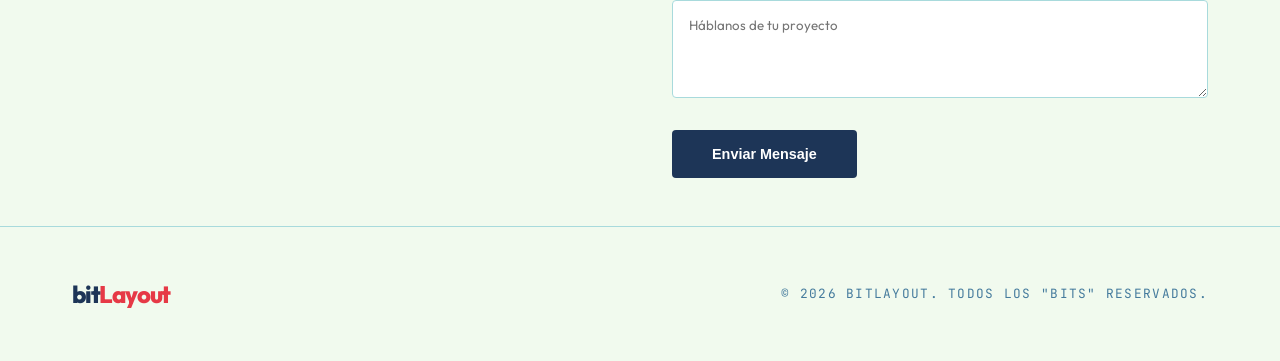
==== commit 9c3e8983: "Enable real email sending via mailto links and contact form logic" ====
--- a/index.html
+++ b/index.html
@@ -197,7 +197,7 @@
                     <h2>Hablemos.</h2>
                     <p>Estamos en el espacio digital, operando desde <strong>España</strong> para el mundo.</p>
                     <div class="contact-meta">
-                        <p class="mono-text">hola@bitlayout.es</p>
+                        <a href="mailto:hola@bitlayout.es" class="mono-text">hola@bitlayout.es</a>
                     </div>
                 </div>
                 <div class="contact-form reveal">
--- a/style.css
+++ b/style.css
@@ -120,6 +120,15 @@
 }
 
 .nav-links a:hover {
+    color: var(--accent-red);
+}
+
+.contact-meta a {
+    text-decoration: none;
+    transition: var(--transition);
+}
+
+.contact-meta a:hover {
     color: var(--accent-red);
 }
 
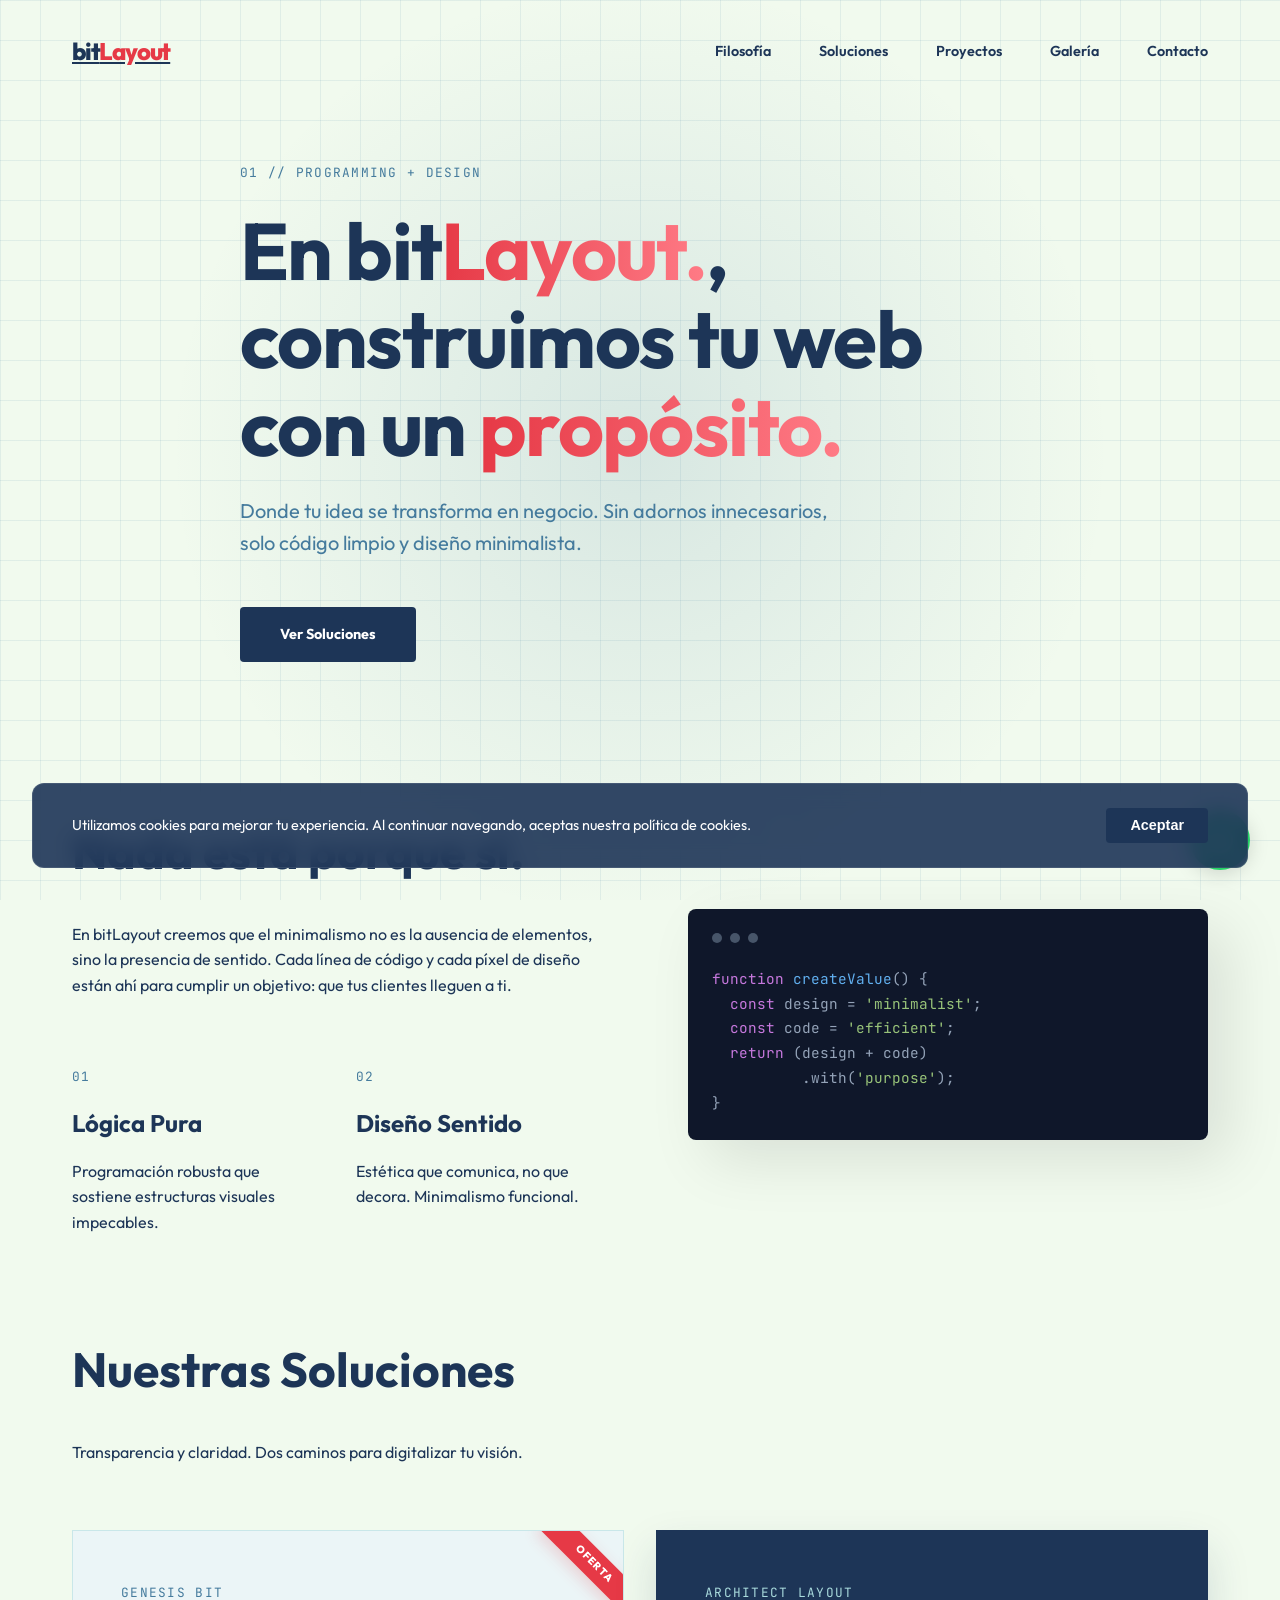
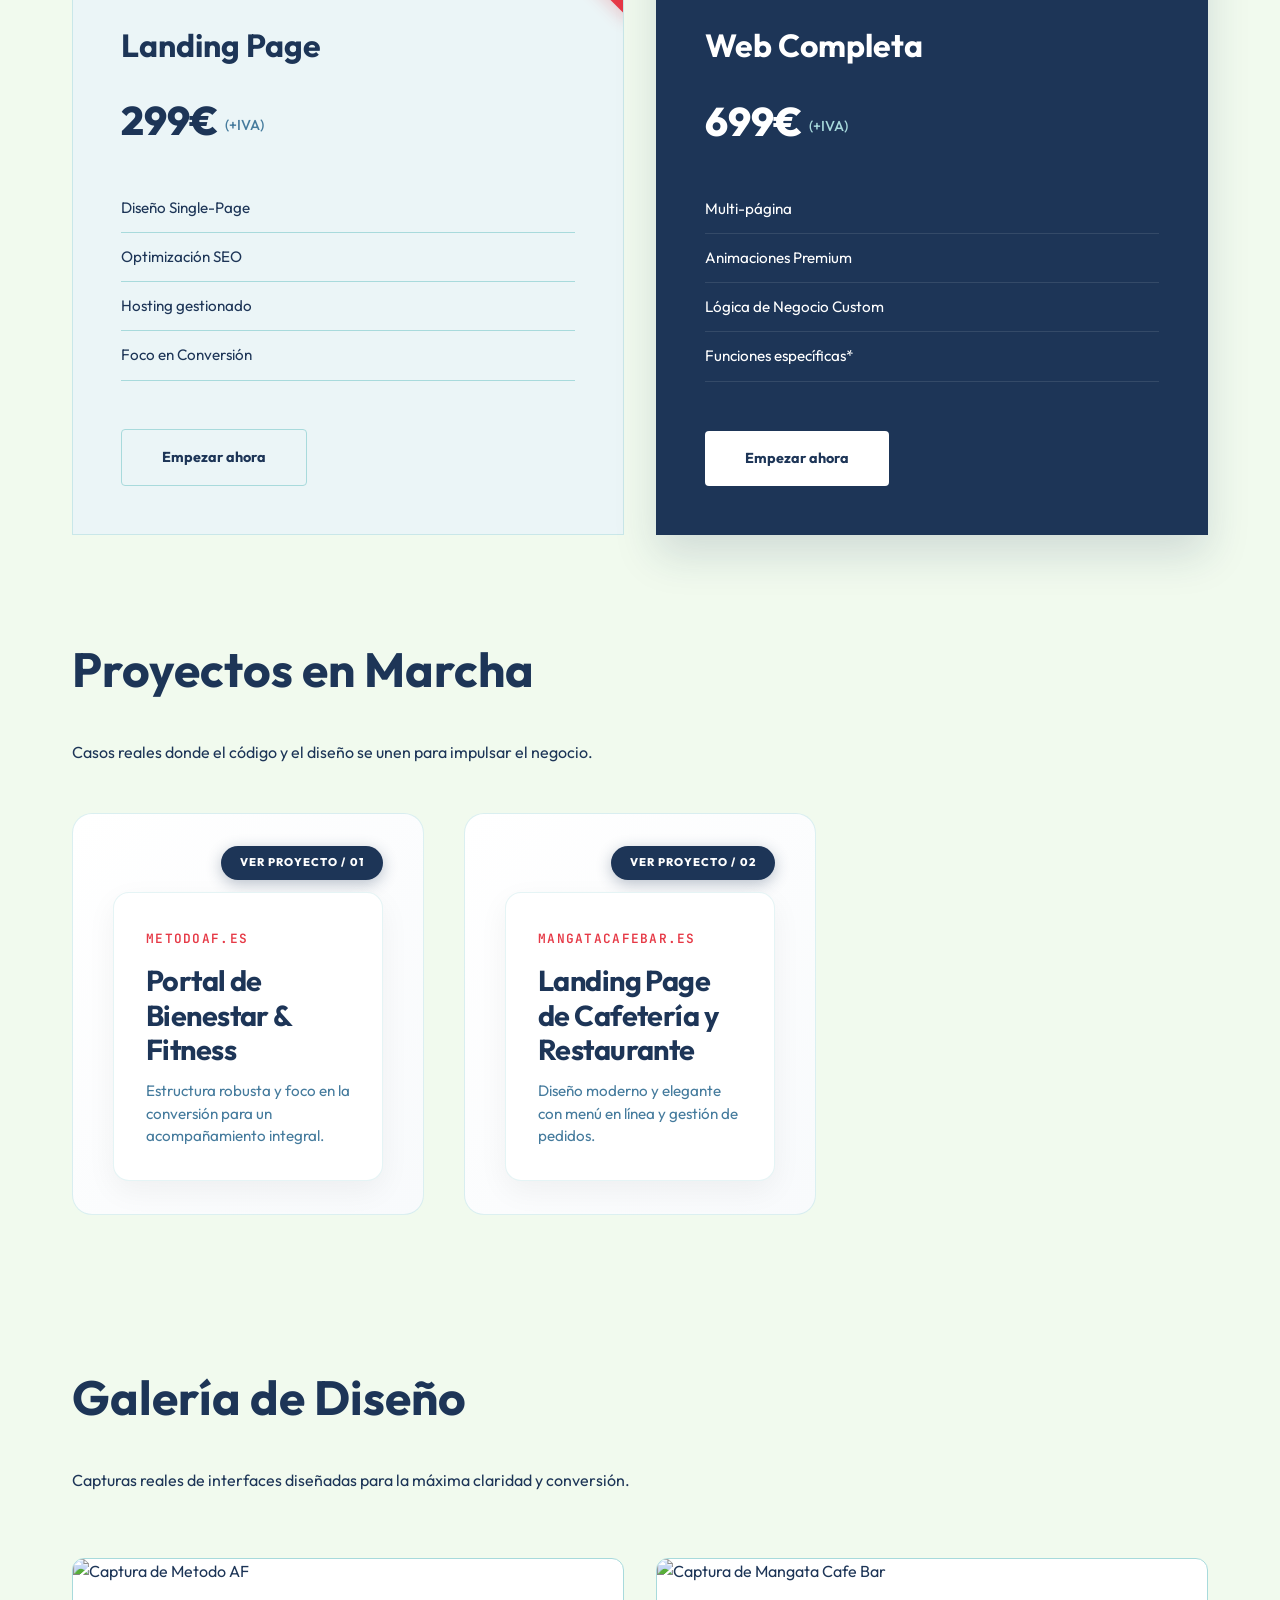
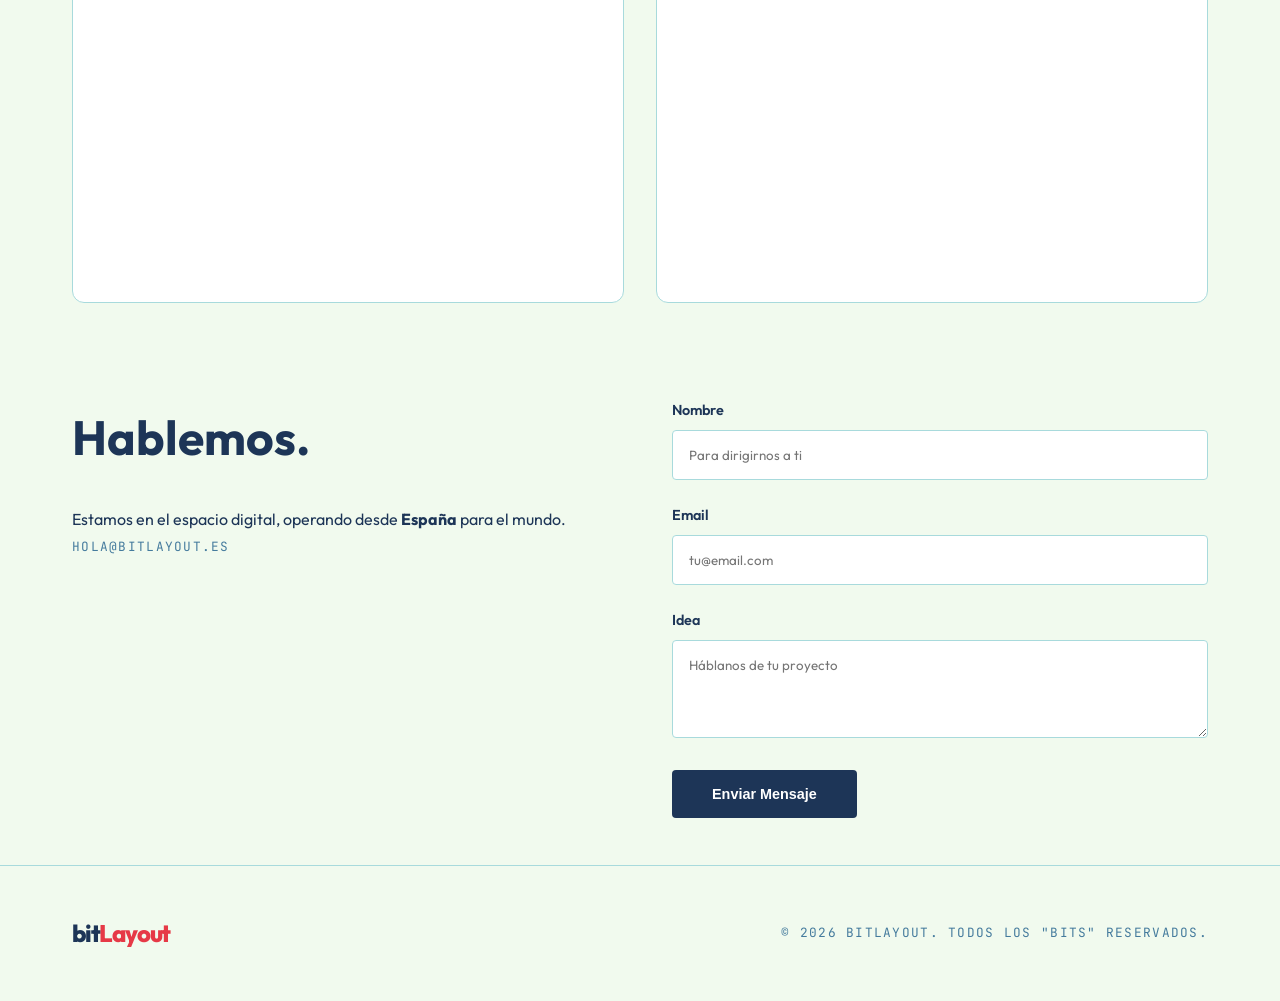
==== commit bcbb38cc: "Add portfolio gallery with modal viewer and update pricing section aesthetics" ====
--- a/index.html
+++ b/index.html
@@ -2,6 +2,14 @@
 <html lang="es">
 
 <head>
+    <script async src="https://www.googletagmanager.com/gtag/js?id=AW-18119339402"></script>
+    <script>
+        window.dataLayer = window.dataLayer || [];
+        function gtag() { dataLayer.push(arguments); }
+        gtag('js', new Date());
+
+        gtag('config', 'AW-18119339402');
+    </script>
     <meta charset="UTF-8">
     <meta name="viewport" content="width=device-width, initial-scale=1.0">
     <title>bitLayout | Código, Diseño y Propósito</title>
@@ -31,6 +39,7 @@
                 <li><a href="#filosofia">Filosofía</a></li>
                 <li><a href="#soluciones">Soluciones</a></li>
                 <li><a href="#proyectos">Proyectos</a></li>
+                <li><a href="#galeria">Galería</a></li>
                 <li><a href="#contacto">Contacto</a></li>
             </ul>
         </div>
@@ -99,13 +108,15 @@
                 <p class="reveal">Transparencia y claridad. Dos caminos para digitalizar tu visión.</p>
             </div>
             <div class="pricing-grid">
-                <div class="price-card reveal">
+                <div class="price-card accent reveal">
+                    <div class="card-badge">Oferta</div>
                     <div class="card-header">
-                        <span class="mono-text">Essential Bit</span>
+                        <span class="mono-text">Genesis Bit</span>
                         <h3>Landing Page</h3>
                     </div>
                     <div class="card-body">
-                        <p class="price">499€ <span>(+IVA)</span></p>
+                        <p class="price" data-tooltip="361,79€ IVA incl. + 30€/año hosting y dominio">299€
+                            <span>(+IVA)</span></p>
                         <ul>
                             <li
                                 data-tooltip="Toda tu información en una sola página fluida, optimizada para la retención.">
@@ -120,7 +131,7 @@
                         </ul>
                     </div>
                     <div class="card-footer">
-                        <a href="https://wa.me/34601643277?text=Hola,%20me%20gustaría%20solicitar%20información%20para%20contratar%20una%20Landing%20Page."
+                        <a href="https://wa.me/34601643277?text=Hola,%20solicito%20información%20sobre%20el%20Genesis%20Bit%20(299€)."
                             class="btn btn-outline" target="_blank" rel="noopener noreferrer">Empezar ahora</a>
                     </div>
                 </div>
@@ -130,7 +141,8 @@
                         <h3>Web Completa</h3>
                     </div>
                     <div class="card-body">
-                        <p class="price">899€ <span>(+IVA)</span></p>
+                        <p class="price" data-tooltip="845,79€ IVA incl. + 30€/año hosting y dominio">699€
+                            <span>(+IVA)</span></p>
                         <ul>
                             <li data-tooltip="Sitio web completo con secciones dedicadas (Inicio, Servicios, etc.).">
                                 Multi-página</li>
@@ -190,6 +202,31 @@
         </div>
     </section>
 
+    <section id="galeria">
+        <div class="container">
+            <div class="section-header">
+                <h2 class="reveal">Galería de Diseño</h2>
+                <p class="reveal">Capturas reales de interfaces diseñadas para la máxima claridad y conversión.</p>
+            </div>
+            <div class="gallery-grid">
+                <div class="gallery-item reveal">
+                    <img src="screen/metodoAFScreen.png" alt="Captura de Metodo AF" loading="lazy">
+                    <div class="gallery-overlay">
+                        <span class="mono-text">Metodo AF / Fitness</span>
+                        <div class="gallery-label">Ver captura completa</div>
+                    </div>
+                </div>
+                <div class="gallery-item reveal">
+                    <img src="screen/mangataScreen.png" alt="Captura de Mangata Cafe Bar" loading="lazy">
+                    <div class="gallery-overlay">
+                        <span class="mono-text">Mangata / Gastronomía</span>
+                        <div class="gallery-label">Ver captura completa</div>
+                    </div>
+                </div>
+            </div>
+        </div>
+    </section>
+
     <section id="contacto">
         <div class="container">
             <div class="contact-layout">
@@ -221,7 +258,7 @@
         </div>
     </section>
 
-    <a href="https://wa.me/34000000000" class="whatsapp-float" target="_blank" rel="noopener noreferrer">
+    <a href="https://wa.me/34601643277" class="whatsapp-float" target="_blank" rel="noopener noreferrer">
         <svg viewBox="0 0 448 512" width="30" height="30" fill="currentColor">
             <path
                 d="M380.9 97.1C339 55.1 283.2 32 223.9 32c-122.4 0-222 99.6-222 222 0 39.1 10.2 77.3 29.6 111L0 480l117.7-30.9c32.4 17.7 68.9 27 106.1 27h.1c122.3 0 224.1-99.6 224.1-222 0-59.3-25.2-115-67.1-157zm-157 341.6c-33.2 0-65.7-8.9-94-25.7l-6.7-4-69.8 18.3L72 359.2l-4.4-7c-18.5-29.4-28.2-63.3-28.2-98.2 0-101.7 82.8-184.5 184.6-184.5 49.3 0 95.6 19.2 130.4 54.1 34.8 34.9 56.2 81.2 56.1 130.5 0 101.8-84.9 184.6-186.6 184.6zm101.2-138.2c-5.5-2.8-32.8-16.2-37.9-18-5.1-1.9-8.8-2.8-12.5 2.8-3.7 5.6-14.3 18-17.6 21.8-3.2 3.7-6.5 4.2-12 1.4-5.5-2.8-23.2-8.5-44.2-27.1-16.4-14.6-27.4-32.7-30.6-38.2-3.2-5.6-.3-8.6 2.5-11.3 2.5-2.5 5.5-6.5 8.3-9.7 2.8-3.3 3.7-5.6 5.5-9.3 1.8-3.7.9-6.9-.5-9.7-1.4-2.8-12.5-30.1-17.1-41.2-4.5-10.8-9.1-9.3-12.5-9.5-3.2-.2-6.9-.2-10.6-.2-3.7 0-9.7 1.4-14.8 6.9-5.1 5.6-19.4 19-19.4 46.3 0 27.3 19.9 53.7 22.6 57.4 2.8 3.7 39.1 59.7 94.8 83.8 13.2 5.8 23.5 9.2 31.5 11.8 13.3 4.2 25.4 3.6 35 2.2 10.7-1.6 32.8-13.4 37.4-26.4 4.6-13 4.6-24.1 3.2-26.4-1.3-2.5-5-3.9-10.5-6.6z" />
@@ -248,6 +285,12 @@
         </div>
     </div>
 
+    <div id="image-modal" class="image-modal">
+        <span class="modal-close">&times;</span>
+        <img class="modal-content" id="modal-img">
+        <div id="modal-caption" class="modal-caption mono-text"></div>
+    </div>
+
     <script src="script.js"></script>
 </body>
 
--- a/style.css
+++ b/style.css
@@ -310,7 +310,7 @@
 /* --- Soluciones Section --- */
 .pricing-grid {
     display: grid;
-    grid-template-columns: 1fr 1fr;
+    grid-template-columns: repeat(2, 1fr);
     gap: 2rem;
     margin-top: 4rem;
 }
@@ -323,11 +323,34 @@
     flex-direction: column;
     justify-content: space-between;
     transition: var(--transition);
-}
-
-.price-card:hover {
-    border-color: var(--accent-steel);
-    transform: translateY(-5px);
+    position: relative;
+    overflow: hidden;
+}
+
+.card-badge {
+    position: absolute;
+    top: 20px;
+    right: -35px;
+    background: var(--accent-red);
+    color: white;
+    padding: 5px 40px;
+    font-size: 0.65rem;
+    font-weight: 800;
+    text-transform: uppercase;
+    transform: rotate(45deg);
+    letter-spacing: 0.1em;
+    box-shadow: 0 5px 15px rgba(230, 57, 70, 0.2);
+    z-index: 10;
+}
+
+.price-card.accent {
+    background: #ebf5f7;
+    border-color: rgba(168, 218, 220, 0.5);
+}
+
+.price-card.accent:hover {
+    border-color: var(--accent-frost);
+    background: #e1f0f2;
 }
 
 .price-card.featured {
@@ -353,6 +376,9 @@
     font-weight: 800;
     margin-bottom: 2rem;
     color: var(--primary);
+    position: relative;
+    cursor: help;
+    display: inline-block;
 }
 
 .price span {
@@ -565,13 +591,17 @@
 }
 
 /* --- Tooltip System --- */
-.price-card li::after {
+[data-tooltip] {
+    position: relative;
+}
+
+[data-tooltip]::after {
     content: attr(data-tooltip);
     position: absolute;
     bottom: 100%;
     left: 50%;
     transform: translateX(-50%) translateY(10px);
-    width: 220px;
+    width: 240px;
     background: var(--primary);
     color: white;
     padding: 0.8rem 1rem;
@@ -590,7 +620,7 @@
 }
 
 /* Tooltip Arrow */
-.price-card li::before {
+[data-tooltip]::before {
     content: '';
     position: absolute;
     bottom: 100%;
@@ -605,21 +635,171 @@
     margin-bottom: 0px;
 }
 
-.price-card li:hover::after,
-.price-card li:hover::before {
+[data-tooltip]:hover::after,
+[data-tooltip]:hover::before {
     opacity: 1;
     visibility: visible;
     transform: translateX(-50%) translateY(0);
 }
 
-/* Tooltip style for the featured (dark) card */
-.price-card.featured li::after {
+/* Tooltip style for elements inside featured card */
+.featured [data-tooltip]::after {
     background: white;
     color: var(--primary);
     border: none;
 }
-.price-card.featured li::before {
+.featured [data-tooltip]::before {
     border-top-color: white;
+}
+
+/* --- Galería Section --- */
+.gallery-grid {
+    display: grid;
+    grid-template-columns: repeat(auto-fit, minmax(350px, 1fr));
+    gap: 2rem;
+    margin-top: 4rem;
+}
+
+.gallery-item {
+    position: relative;
+    border-radius: 12px;
+    overflow: hidden;
+    aspect-ratio: 16 / 10;
+    background: var(--bg-alt);
+    border: 1px solid var(--border);
+    cursor: pointer;
+    transition: var(--transition);
+}
+
+.gallery-item img {
+    width: 100%;
+    height: 100%;
+    object-fit: cover;
+    transition: transform 0.6s cubic-bezier(0.16, 1, 0.3, 1);
+}
+
+.gallery-overlay {
+    position: absolute;
+    inset: 0;
+    background: rgba(29, 53, 87, 0.8);
+    backdrop-filter: blur(4px);
+    display: flex;
+    flex-direction: column;
+    align-items: center;
+    justify-content: center;
+    opacity: 0;
+    transition: var(--transition);
+    color: white;
+    padding: 2rem;
+    text-align: center;
+}
+
+.gallery-item:hover {
+    transform: translateY(-5px);
+    box-shadow: 0 20px 40px rgba(29, 53, 87, 0.15);
+    border-color: var(--accent-steel);
+}
+
+.gallery-item:hover img {
+    transform: scale(1.05);
+}
+
+.gallery-item:hover .gallery-overlay {
+    opacity: 1;
+}
+
+.gallery-label {
+    margin-top: 1.5rem;
+    padding: 0.6rem 1.4rem;
+    background: rgba(255, 255, 255, 0.1);
+    border: 1px solid rgba(255, 255, 255, 0.2);
+    border-radius: 4px;
+    font-size: 0.75rem;
+    font-weight: 600;
+    text-transform: uppercase;
+    letter-spacing: 0.1em;
+    transition: var(--transition);
+    backdrop-filter: blur(5px);
+}
+
+.gallery-item:hover .gallery-label {
+    background: var(--accent-red);
+    border-color: var(--accent-red);
+    transform: translateY(-2px);
+}
+
+/* --- Image Modal --- */
+.image-modal {
+    display: none;
+    position: fixed;
+    z-index: 3000;
+    padding-top: 50px;
+    left: 0;
+    top: 0;
+    width: 100%;
+    height: 100%;
+    overflow: auto;
+    background-color: rgba(15, 23, 42, 0.95);
+    backdrop-filter: blur(8px);
+}
+
+.modal-content {
+    margin: auto;
+    display: block;
+    width: 90%;
+    max-width: 1200px;
+    border-radius: 8px;
+    box-shadow: 0 0 50px rgba(0, 0, 0, 0.5);
+    animation: zoomIn 0.3s ease-out;
+}
+
+.modal-caption {
+    margin: auto;
+    display: block;
+    width: 80%;
+    max-width: 1200px;
+    text-align: center;
+    color: var(--accent-frost);
+    padding: 2rem 0;
+    font-size: 1rem;
+    animation: fadeIn 0.5s ease-out;
+}
+
+@keyframes zoomIn {
+    from { transform: scale(0.9); opacity: 0; }
+    to { transform: scale(1); opacity: 1; }
+}
+
+@keyframes fadeIn {
+    from { opacity: 0; }
+    to { opacity: 1; }
+}
+
+.modal-close {
+    position: absolute;
+    top: 20px;
+    right: 35px;
+    color: #f1f1f1;
+    font-size: 40px;
+    font-weight: 300;
+    transition: 0.3s;
+    cursor: pointer;
+    z-index: 3001;
+}
+
+.modal-close:hover {
+    color: var(--accent-red);
+    transform: rotate(90deg);
+}
+
+@media only screen and (max-width: 700px){
+    .modal-content {
+        width: 95%;
+        margin-top: 40px;
+    }
+    .gallery-grid {
+        grid-template-columns: 1fr;
+    }
 }
 
 /* --- Contacto --- */
@@ -840,3 +1020,38 @@
         }
     }
 }
+
+/* --- Disable animations on Mobile/Tablet for Projects --- */
+@media (max-width: 1024px) {
+    #proyectos .reveal {
+        opacity: 1 !important;
+        transform: none !important;
+        transition: none !important;
+    }
+
+    .project-card, 
+    .project-card:hover,
+    .mockup-content,
+    .project-card:hover .mockup-content,
+    .project-overlay,
+    .project-card:hover .project-overlay {
+        transform: none !important;
+        transition: none !important;
+    }
+
+    .mockup-content {
+        transform: none !important;
+        box-shadow: 0 10px 30px rgba(0,0,0,0.05) !important;
+    }
+
+    /* Remove the scroll hint for a cleaner look */
+    .scroll-indicator {
+        display: none !important;
+    }
+    
+    .projects-grid {
+        mask-image: none !important;
+        -webkit-mask-image: none !important;
+    }
+}
+
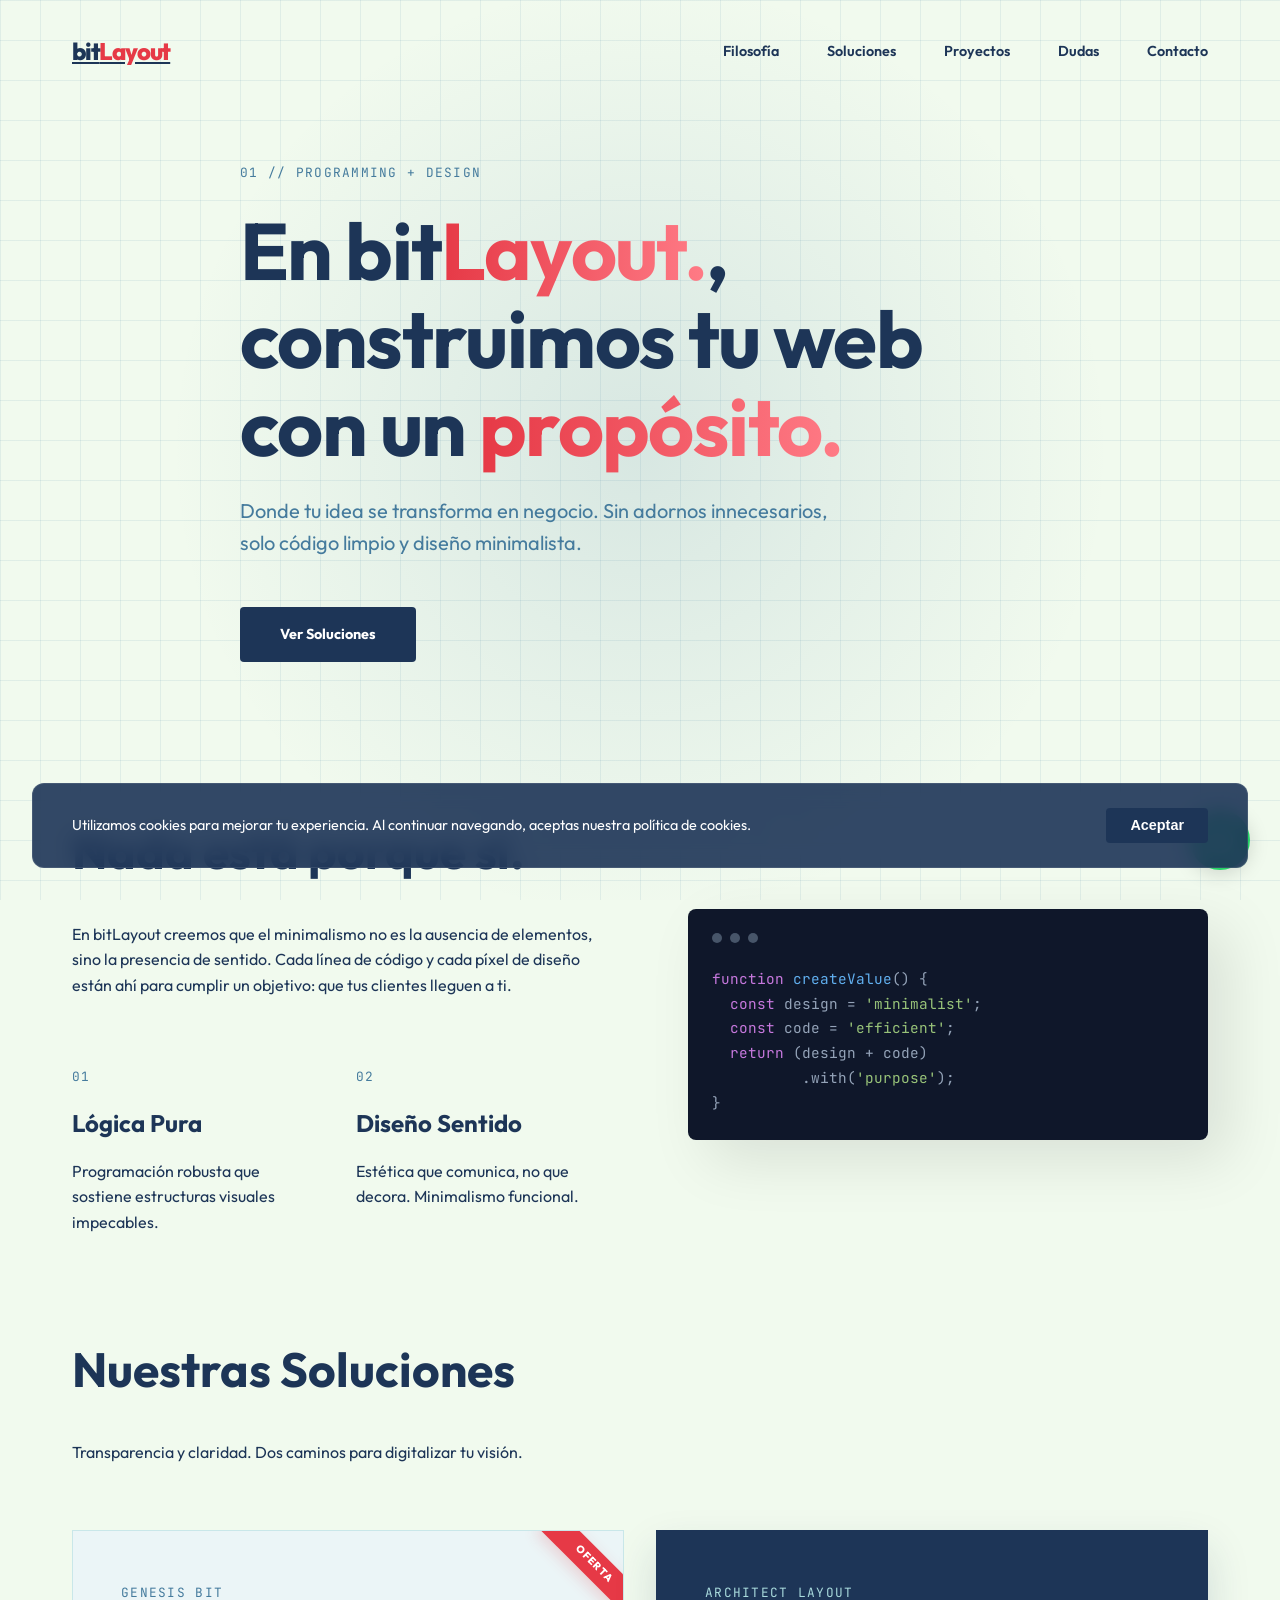
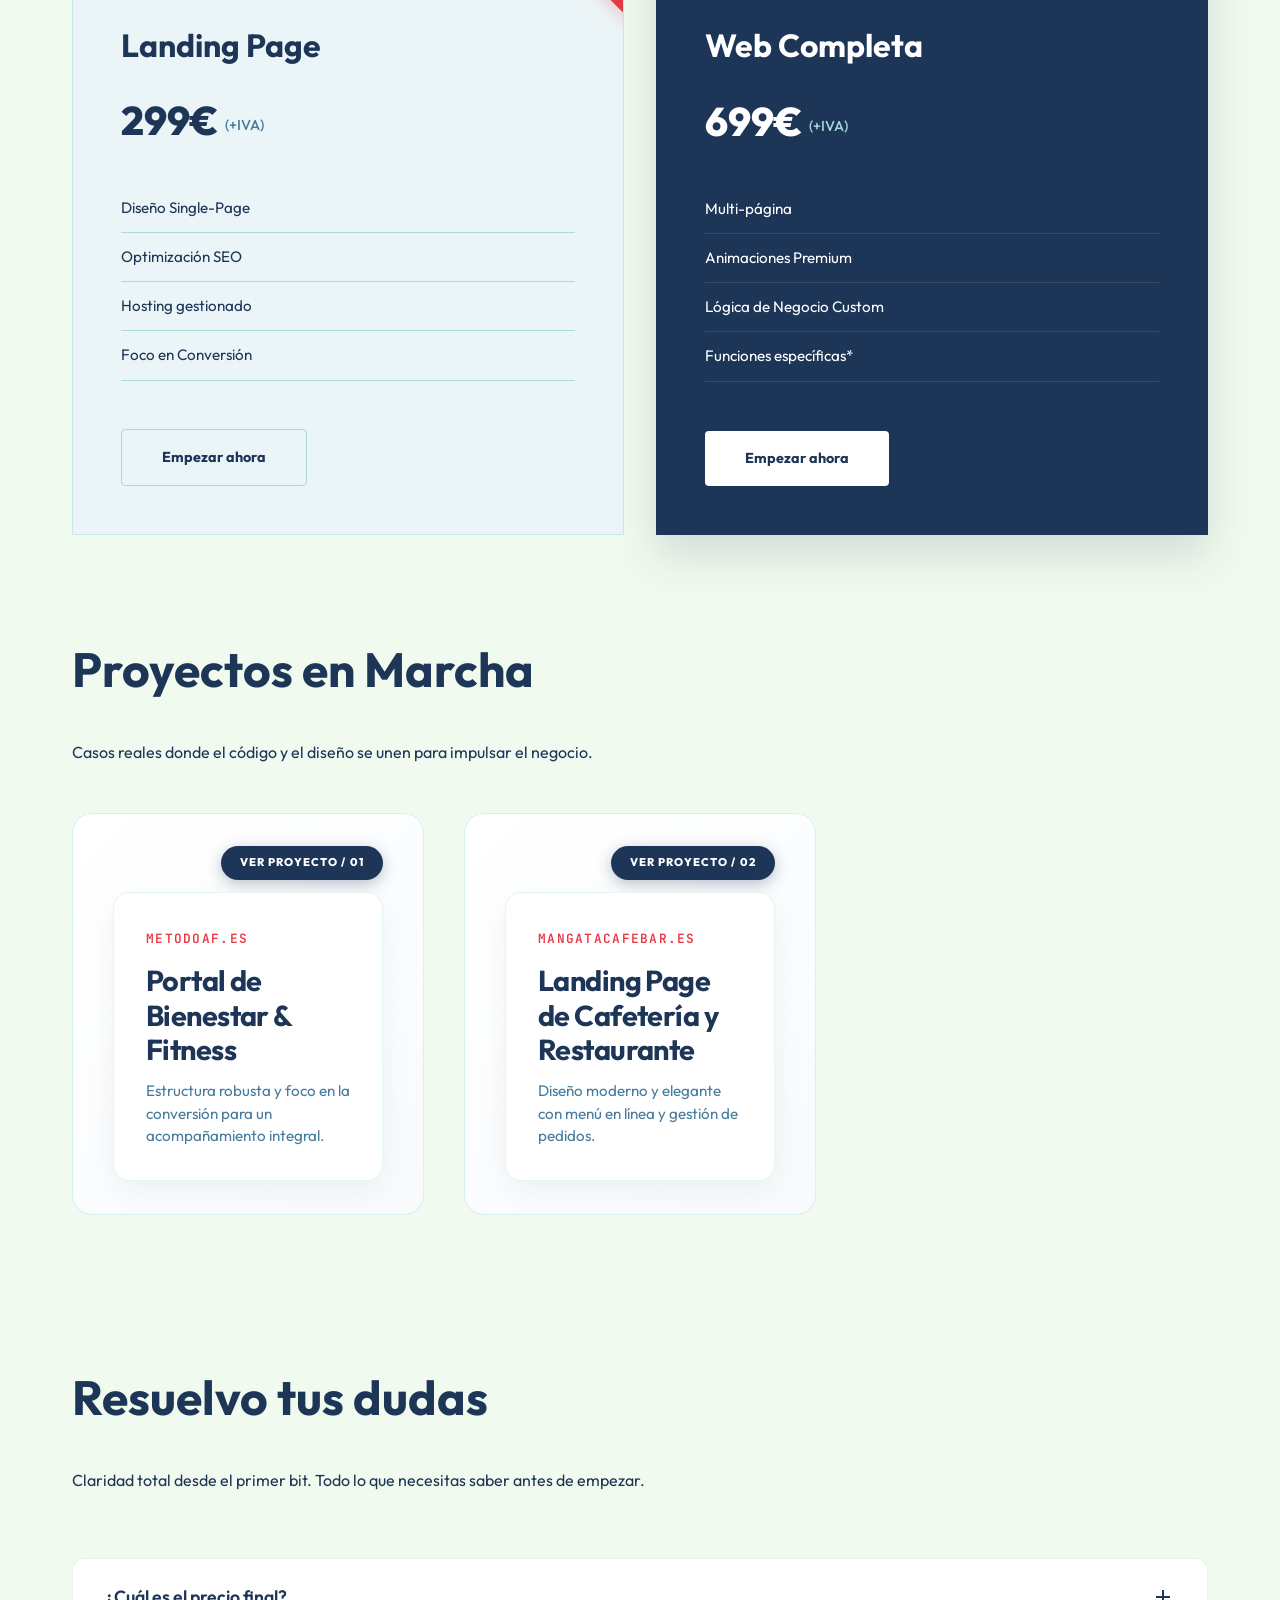
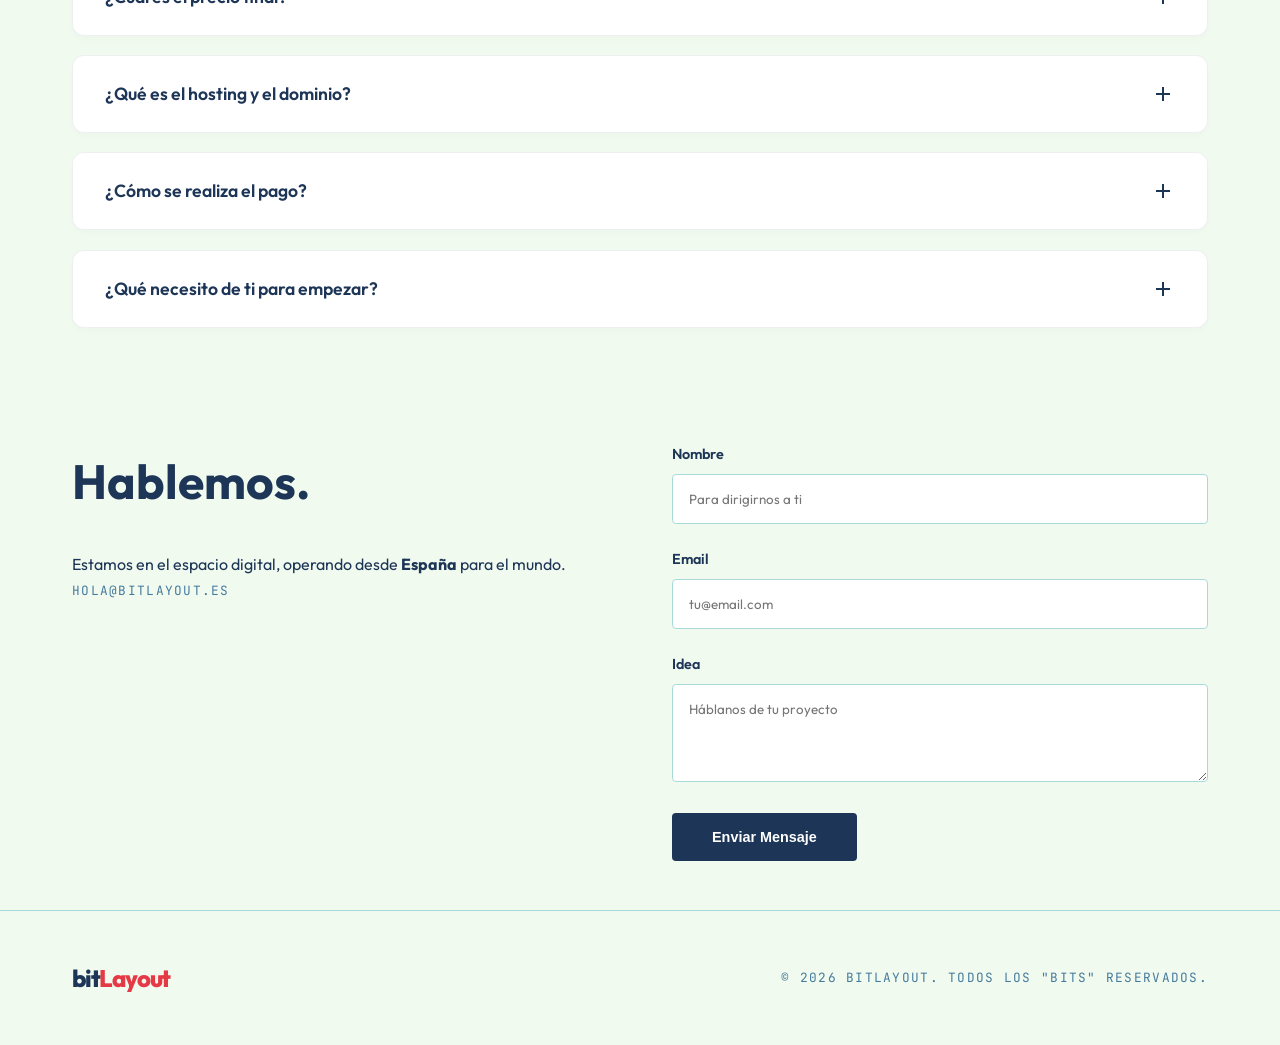
==== commit 18cfdfd0: "Replace Gallery with FAQ section, implement accordion logic and styling" ====
--- a/index.html
+++ b/index.html
@@ -39,7 +39,7 @@
                 <li><a href="#filosofia">Filosofía</a></li>
                 <li><a href="#soluciones">Soluciones</a></li>
                 <li><a href="#proyectos">Proyectos</a></li>
-                <li><a href="#galeria">Galería</a></li>
+                <li><a href="#faq">Dudas</a></li>
                 <li><a href="#contacto">Contacto</a></li>
             </ul>
         </div>
@@ -202,25 +202,64 @@
         </div>
     </section>
 
-    <section id="galeria">
+    <section id="faq">
         <div class="container">
             <div class="section-header">
-                <h2 class="reveal">Galería de Diseño</h2>
-                <p class="reveal">Capturas reales de interfaces diseñadas para la máxima claridad y conversión.</p>
-            </div>
-            <div class="gallery-grid">
-                <div class="gallery-item reveal">
-                    <img src="screen/metodoAFScreen.png" alt="Captura de Metodo AF" loading="lazy">
-                    <div class="gallery-overlay">
-                        <span class="mono-text">Metodo AF / Fitness</span>
-                        <div class="gallery-label">Ver captura completa</div>
-                    </div>
-                </div>
-                <div class="gallery-item reveal">
-                    <img src="screen/mangataScreen.png" alt="Captura de Mangata Cafe Bar" loading="lazy">
-                    <div class="gallery-overlay">
-                        <span class="mono-text">Mangata / Gastronomía</span>
-                        <div class="gallery-label">Ver captura completa</div>
+                <h2 class="reveal">Resuelvo tus dudas</h2>
+                <p class="reveal">Claridad total desde el primer bit. Todo lo que necesitas saber antes de empezar.</p>
+            </div>
+            <div class="faq-accordion">
+                <div class="faq-item reveal">
+                    <div class="faq-question">
+                        <h3>¿Cuál es el precio final?</h3>
+                        <span class="faq-icon"></span>
+                    </div>
+                    <div class="faq-answer">
+                        <div class="faq-answer-inner">
+                            <p>El precio total es el indicado en las soluciones <strong>+ IVA</strong>. Además, hay que añadir el coste del <strong>hosting y dominio</strong> si no dispones de ellos, que tiene un coste aproximado de <strong>35 € al año</strong>.</p>
+                        </div>
+                    </div>
+                </div>
+
+                <div class="faq-item reveal">
+                    <div class="faq-question">
+                        <h3>¿Qué es el hosting y el dominio?</h3>
+                        <span class="faq-icon"></span>
+                    </div>
+                    <div class="faq-answer">
+                        <div class="faq-answer-inner">
+                            <p>Explicado de forma sencilla: el <strong>dominio</strong> es la dirección de tu casa en internet (ej: tuempresa.com) y el <strong>hosting</strong> es el terreno digital donde está construida tu web. Yo puedo encargarme de gestionar ambas cosas por ti para que no tengas que preocuparte de tecnicismos.</p>
+                        </div>
+                    </div>
+                </div>
+
+                <div class="faq-item reveal">
+                    <div class="faq-question">
+                        <h3>¿Cómo se realiza el pago?</h3>
+                        <span class="faq-icon"></span>
+                    </div>
+                    <div class="faq-answer">
+                        <div class="faq-answer-inner">
+                            <p>Para tu comodidad y rapidez, acepto pagos mediante <strong>transferencia bancaria</strong> o <strong>Bizum</strong>.</p>
+                        </div>
+                    </div>
+                </div>
+
+                <div class="faq-item reveal">
+                    <div class="faq-question">
+                        <h3>¿Qué necesito de ti para empezar?</h3>
+                        <span class="faq-icon"></span>
+                    </div>
+                    <div class="faq-answer">
+                        <div class="faq-answer-inner">
+                            <p>Para dar forma a tu proyecto, necesitaré:</p>
+                            <ul>
+                                <li>Nombre de tu empresa o marca.</li>
+                                <li>Los colores que te gustaría usar.</li>
+                                <li>Una idea general de lo que buscas.</li>
+                                <li>Y lo más importante: <strong>¿qué te gustaría que la gente hiciese al entrar en tu web?</strong> (comprar, llamarte, reservar, etc.).</li>
+                            </ul>
+                        </div>
                     </div>
                 </div>
             </div>
@@ -285,11 +324,7 @@
         </div>
     </div>
 
-    <div id="image-modal" class="image-modal">
-        <span class="modal-close">&times;</span>
-        <img class="modal-content" id="modal-img">
-        <div id="modal-caption" class="modal-caption mono-text"></div>
-    </div>
+
 
     <script src="script.js"></script>
 </body>
--- a/style.css
+++ b/style.css
@@ -652,155 +652,140 @@
     border-top-color: white;
 }
 
-/* --- Galería Section --- */
-.gallery-grid {
-    display: grid;
-    grid-template-columns: repeat(auto-fit, minmax(350px, 1fr));
-    gap: 2rem;
+/* --- FAQ Section --- */
+.faq-accordion {
     margin-top: 4rem;
 }
 
-.gallery-item {
-    position: relative;
+.faq-item {
+    background: #ffffff;
+    border: 1px solid rgba(29, 53, 87, 0.08);
+    margin-bottom: 1.2rem;
     border-radius: 12px;
+    transition: all 0.3s cubic-bezier(0.4, 0, 0.2, 1);
+    box-shadow: 0 4px 6px -1px rgba(29, 53, 87, 0.02);
+}
+
+.faq-item:hover {
+    border-color: var(--accent-frost);
+    transform: translateY(-2px);
+    box-shadow: 0 12px 24px -8px rgba(29, 53, 87, 0.08);
+}
+
+.faq-question {
+    padding: 1.5rem 2rem;
+    display: flex;
+    justify-content: space-between;
+    align-items: center;
+    cursor: pointer;
+    user-select: none;
+}
+
+.faq-question h3 {
+    font-size: 1.1rem;
+    font-weight: 600;
+    margin: 0;
+    color: var(--primary);
+    transition: color 0.3s ease;
+}
+
+.faq-item:hover .faq-question h3 {
+    color: var(--accent-red);
+}
+
+.faq-icon {
+    width: 24px;
+    height: 24px;
+    position: relative;
+    flex-shrink: 0;
+}
+
+.faq-icon::before,
+.faq-icon::after {
+    content: '';
+    position: absolute;
+    background: var(--primary);
+    top: 50%;
+    left: 50%;
+    transform: translate(-50%, -50%);
+    transition: all 0.3s ease;
+}
+
+/* Horizontal line */
+.faq-icon::before {
+    width: 14px;
+    height: 2px;
+}
+
+/* Vertical line */
+.faq-icon::after {
+    width: 2px;
+    height: 14px;
+}
+
+/* When active, hide vertical line and rotate */
+.faq-item.faq-open .faq-icon::after {
+    transform: translate(-50%, -50%) rotate(90deg);
+    opacity: 0;
+}
+
+.faq-item.faq-open .faq-icon::before {
+    background: var(--accent-red);
+}
+
+.faq-answer {
+    max-height: 0;
     overflow: hidden;
-    aspect-ratio: 16 / 10;
-    background: var(--bg-alt);
-    border: 1px solid var(--border);
-    cursor: pointer;
-    transition: var(--transition);
-}
-
-.gallery-item img {
-    width: 100%;
-    height: 100%;
-    object-fit: cover;
-    transition: transform 0.6s cubic-bezier(0.16, 1, 0.3, 1);
-}
-
-.gallery-overlay {
+    transition: max-height 0.4s cubic-bezier(0.4, 0, 0.2, 1);
+    background: transparent;
+}
+
+.faq-item.faq-open .faq-answer {
+    max-height: 600px; /* Large enough for content */
+}
+
+.faq-answer-inner {
+    padding: 0 2rem 2rem;
+}
+
+.faq-answer-inner p {
+    color: var(--text-muted);
+    font-size: 0.95rem;
+    line-height: 1.6;
+    margin-bottom: 1rem;
+}
+
+.faq-answer-inner ul {
+    list-style: none;
+    padding-left: 0;
+}
+
+.faq-answer-inner li {
+    position: relative;
+    padding-left: 1.5rem;
+    margin-bottom: 0.5rem;
+    font-size: 0.95rem;
+    color: var(--text-muted);
+}
+
+.faq-answer-inner li::before {
+    content: '→';
     position: absolute;
-    inset: 0;
-    background: rgba(29, 53, 87, 0.8);
-    backdrop-filter: blur(4px);
-    display: flex;
-    flex-direction: column;
-    align-items: center;
-    justify-content: center;
-    opacity: 0;
-    transition: var(--transition);
-    color: white;
-    padding: 2rem;
-    text-align: center;
-}
-
-.gallery-item:hover {
-    transform: translateY(-5px);
-    box-shadow: 0 20px 40px rgba(29, 53, 87, 0.15);
-    border-color: var(--accent-steel);
-}
-
-.gallery-item:hover img {
-    transform: scale(1.05);
-}
-
-.gallery-item:hover .gallery-overlay {
-    opacity: 1;
-}
-
-.gallery-label {
-    margin-top: 1.5rem;
-    padding: 0.6rem 1.4rem;
-    background: rgba(255, 255, 255, 0.1);
-    border: 1px solid rgba(255, 255, 255, 0.2);
-    border-radius: 4px;
-    font-size: 0.75rem;
-    font-weight: 600;
-    text-transform: uppercase;
-    letter-spacing: 0.1em;
-    transition: var(--transition);
-    backdrop-filter: blur(5px);
-}
-
-.gallery-item:hover .gallery-label {
-    background: var(--accent-red);
-    border-color: var(--accent-red);
-    transform: translateY(-2px);
-}
-
-/* --- Image Modal --- */
-.image-modal {
-    display: none;
-    position: fixed;
-    z-index: 3000;
-    padding-top: 50px;
     left: 0;
-    top: 0;
-    width: 100%;
-    height: 100%;
-    overflow: auto;
-    background-color: rgba(15, 23, 42, 0.95);
-    backdrop-filter: blur(8px);
-}
-
-.modal-content {
-    margin: auto;
-    display: block;
-    width: 90%;
-    max-width: 1200px;
-    border-radius: 8px;
-    box-shadow: 0 0 50px rgba(0, 0, 0, 0.5);
-    animation: zoomIn 0.3s ease-out;
-}
-
-.modal-caption {
-    margin: auto;
-    display: block;
-    width: 80%;
-    max-width: 1200px;
-    text-align: center;
-    color: var(--accent-frost);
-    padding: 2rem 0;
-    font-size: 1rem;
-    animation: fadeIn 0.5s ease-out;
-}
-
-@keyframes zoomIn {
-    from { transform: scale(0.9); opacity: 0; }
-    to { transform: scale(1); opacity: 1; }
-}
-
-@keyframes fadeIn {
-    from { opacity: 0; }
-    to { opacity: 1; }
-}
-
-.modal-close {
-    position: absolute;
-    top: 20px;
-    right: 35px;
-    color: #f1f1f1;
-    font-size: 40px;
-    font-weight: 300;
-    transition: 0.3s;
-    cursor: pointer;
-    z-index: 3001;
-}
-
-.modal-close:hover {
     color: var(--accent-red);
-    transform: rotate(90deg);
-}
-
-@media only screen and (max-width: 700px){
-    .modal-content {
-        width: 95%;
-        margin-top: 40px;
-    }
-    .gallery-grid {
-        grid-template-columns: 1fr;
-    }
-}
+    font-weight: bold;
+}
+
+@media (max-width: 768px) {
+    .faq-question {
+        padding: 1.2rem 1.5rem;
+    }
+    .faq-answer-inner {
+        padding: 0 1.5rem 1.5rem;
+    }
+}
+
+
 
 /* --- Contacto --- */
 .contact-layout {
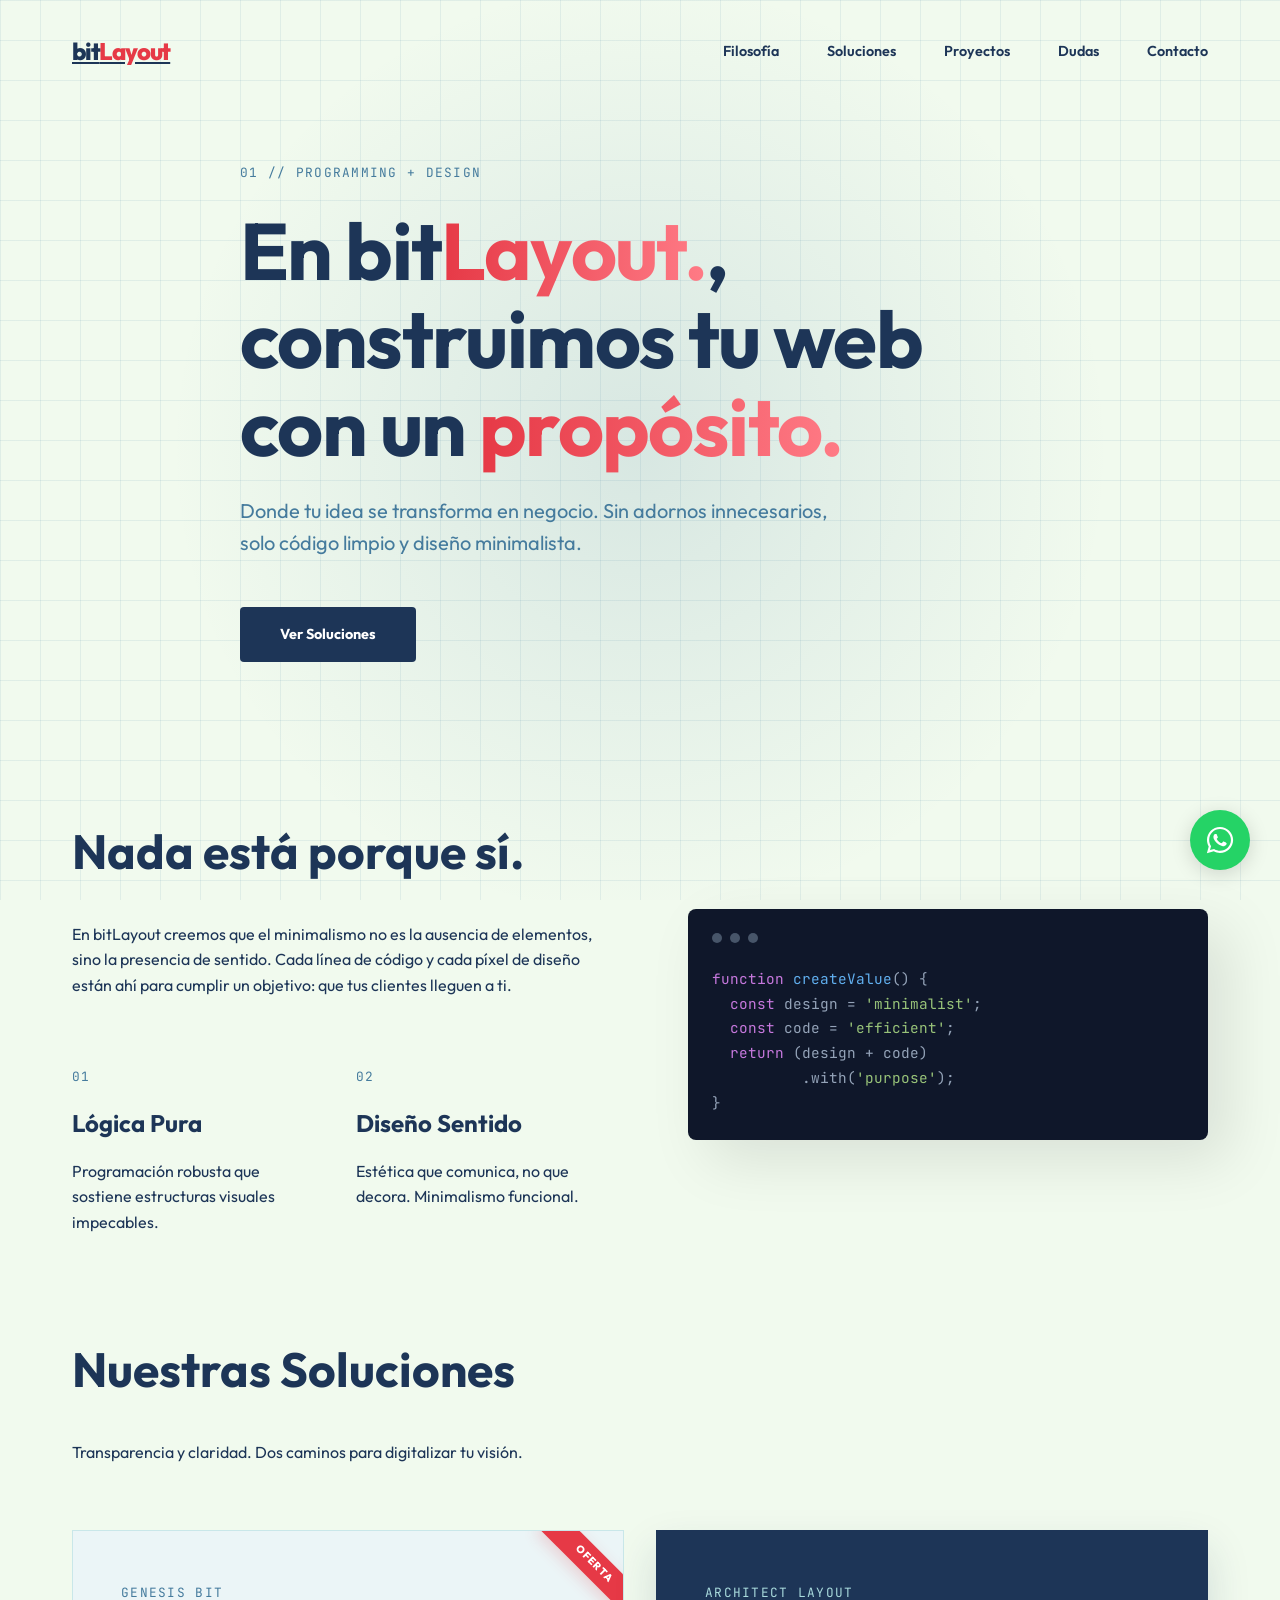
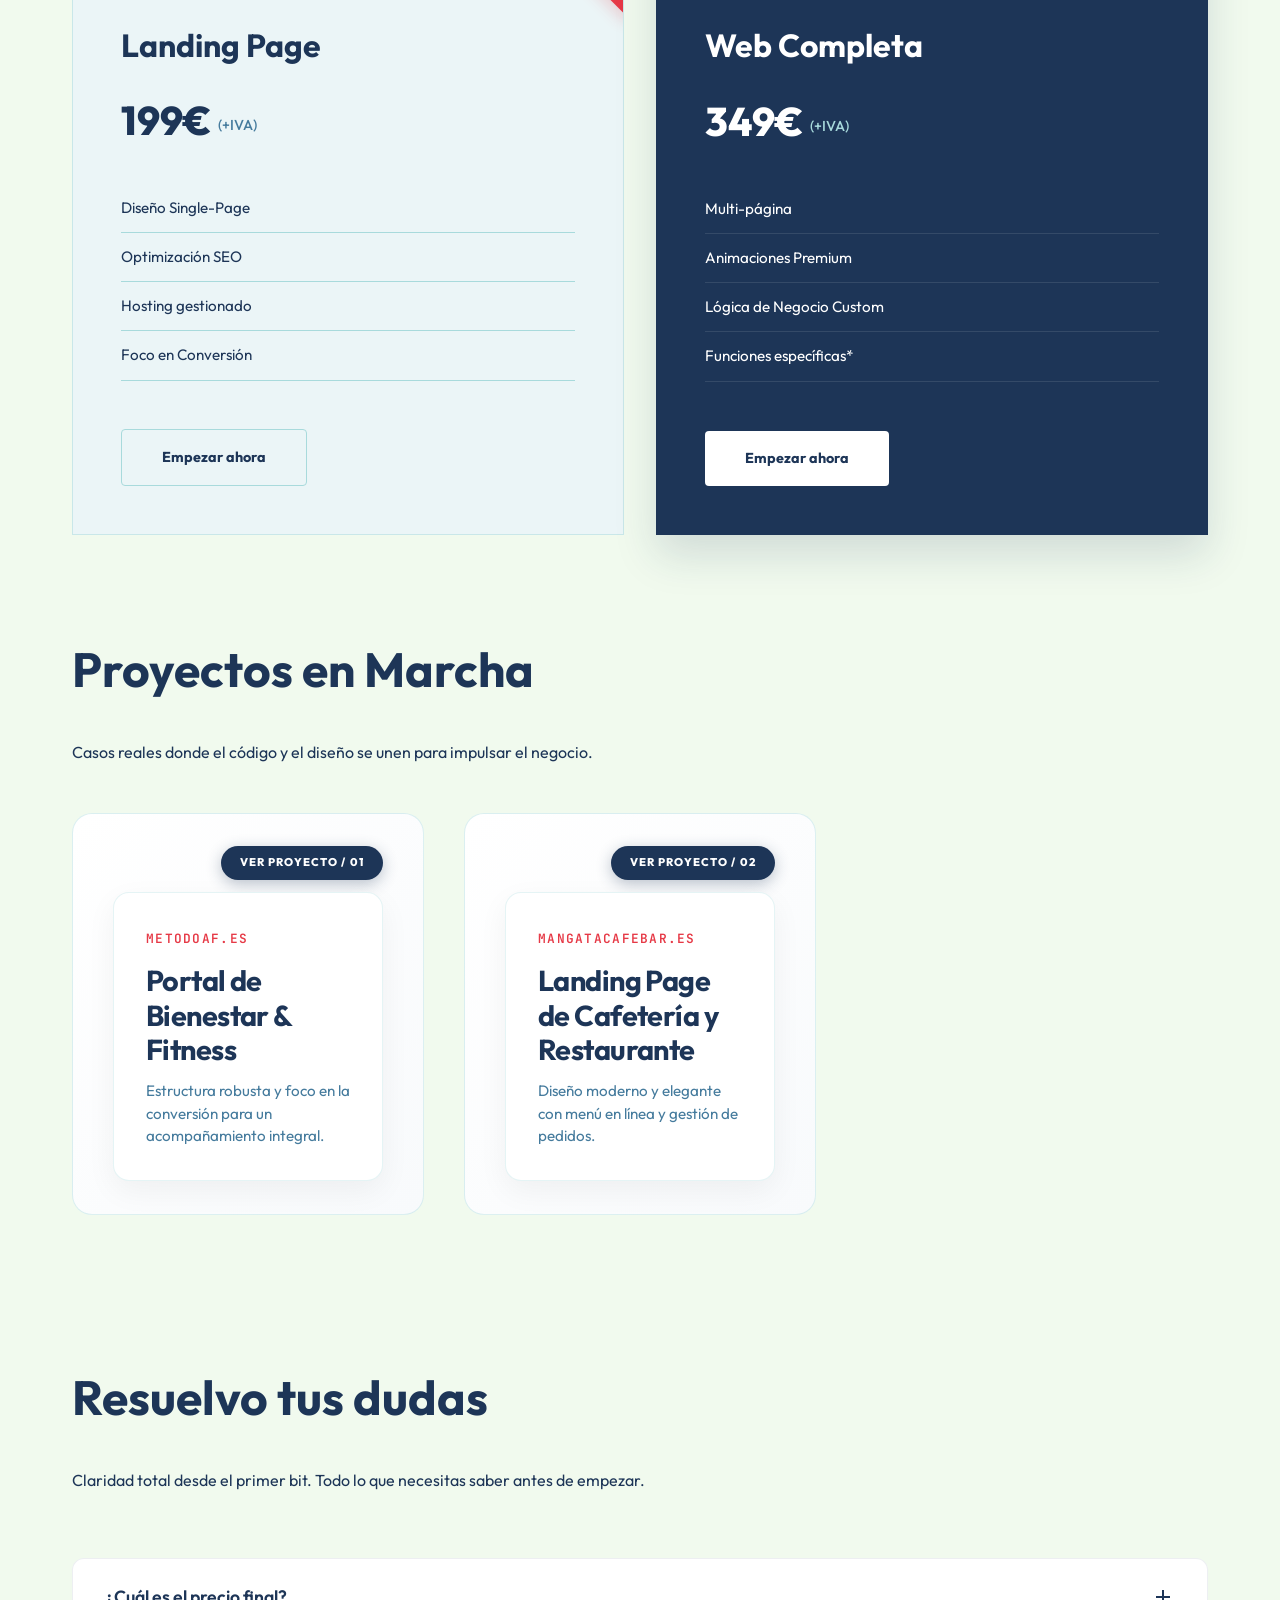
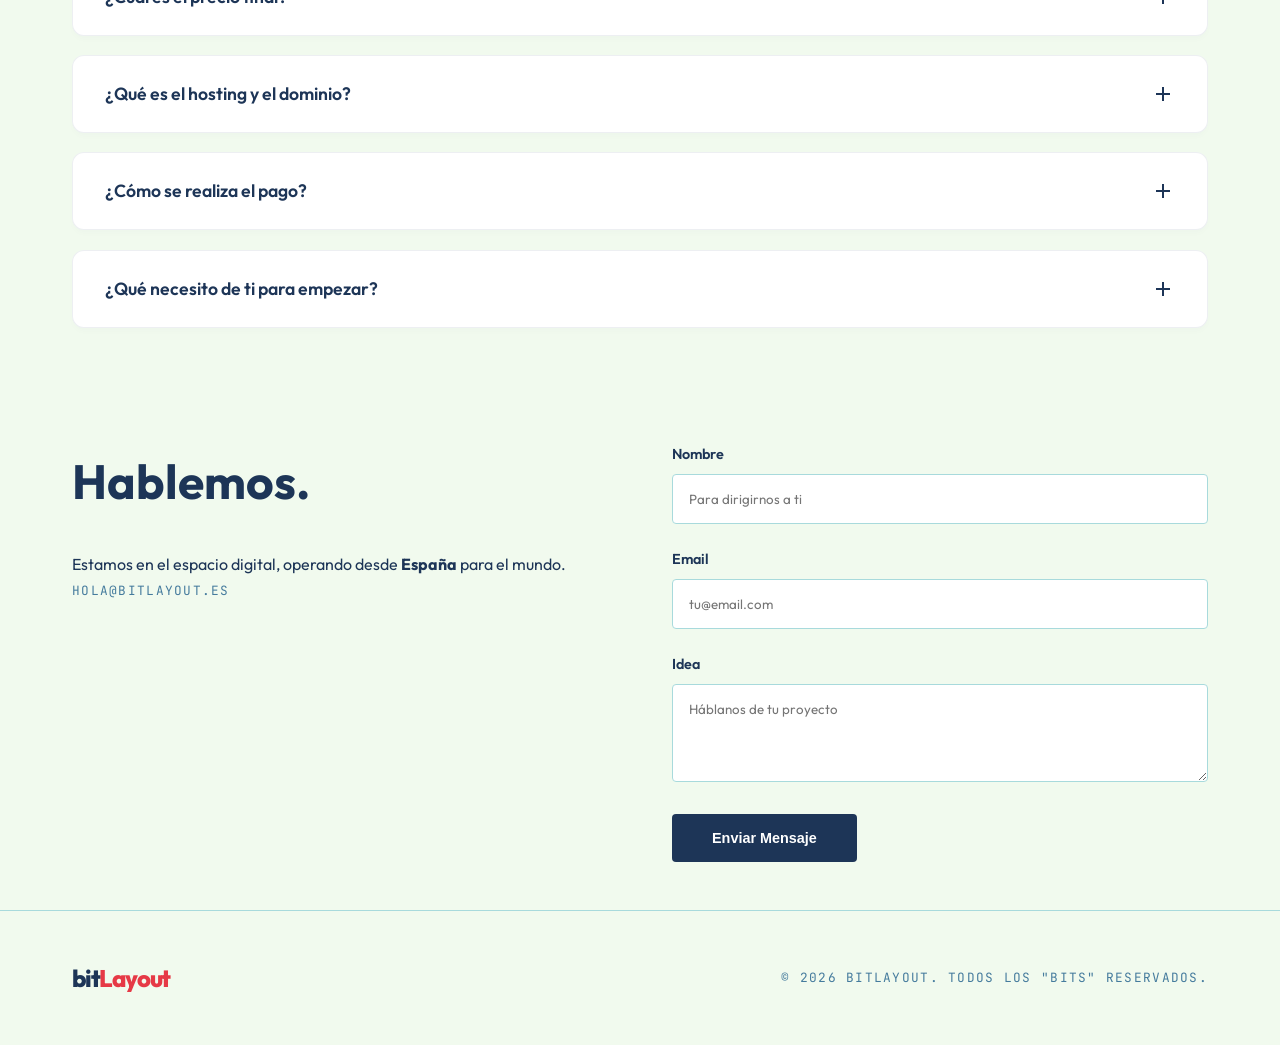
==== commit 2588a956: "Update prices: Landing 199e, Multi 349e (plus IVA)" ====
--- a/index.html
+++ b/index.html
@@ -115,7 +115,7 @@
                         <h3>Landing Page</h3>
                     </div>
                     <div class="card-body">
-                        <p class="price" data-tooltip="361,79€ IVA incl. + 30€/año hosting y dominio">299€
+                        <p class="price" data-tooltip="240,79€ IVA incl. + 30€/año hosting y dominio">199€
                             <span>(+IVA)</span></p>
                         <ul>
                             <li
@@ -131,7 +131,7 @@
                         </ul>
                     </div>
                     <div class="card-footer">
-                        <a href="https://wa.me/34601643277?text=Hola,%20solicito%20información%20sobre%20el%20Genesis%20Bit%20(299€)."
+                        <a href="https://wa.me/34601643277?text=Hola,%20solicito%20información%20sobre%20el%20Genesis%20Bit%20(199€)."
                             class="btn btn-outline" target="_blank" rel="noopener noreferrer">Empezar ahora</a>
                     </div>
                 </div>
@@ -141,7 +141,7 @@
                         <h3>Web Completa</h3>
                     </div>
                     <div class="card-body">
-                        <p class="price" data-tooltip="845,79€ IVA incl. + 30€/año hosting y dominio">699€
+                        <p class="price" data-tooltip="422,29€ IVA incl. + 30€/año hosting y dominio">349€
                             <span>(+IVA)</span></p>
                         <ul>
                             <li data-tooltip="Sitio web completo con secciones dedicadas (Inicio, Servicios, etc.).">
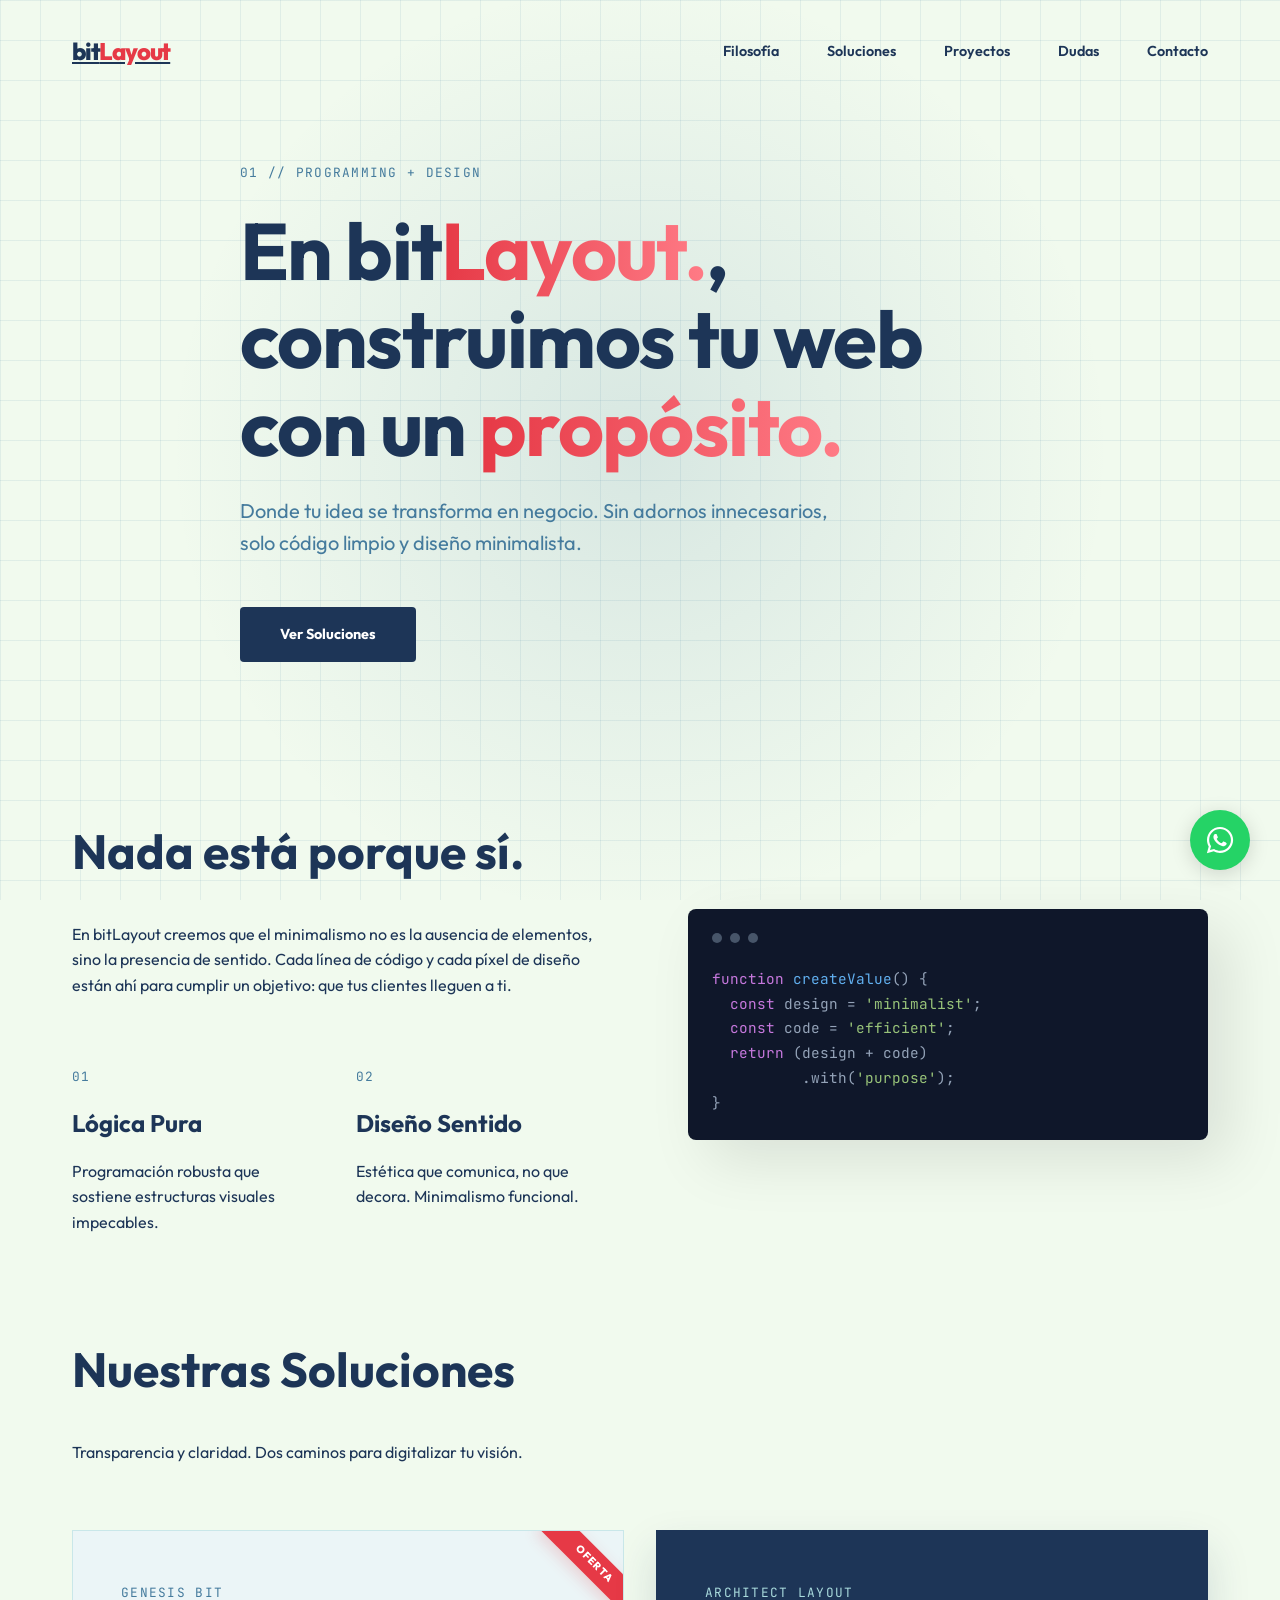
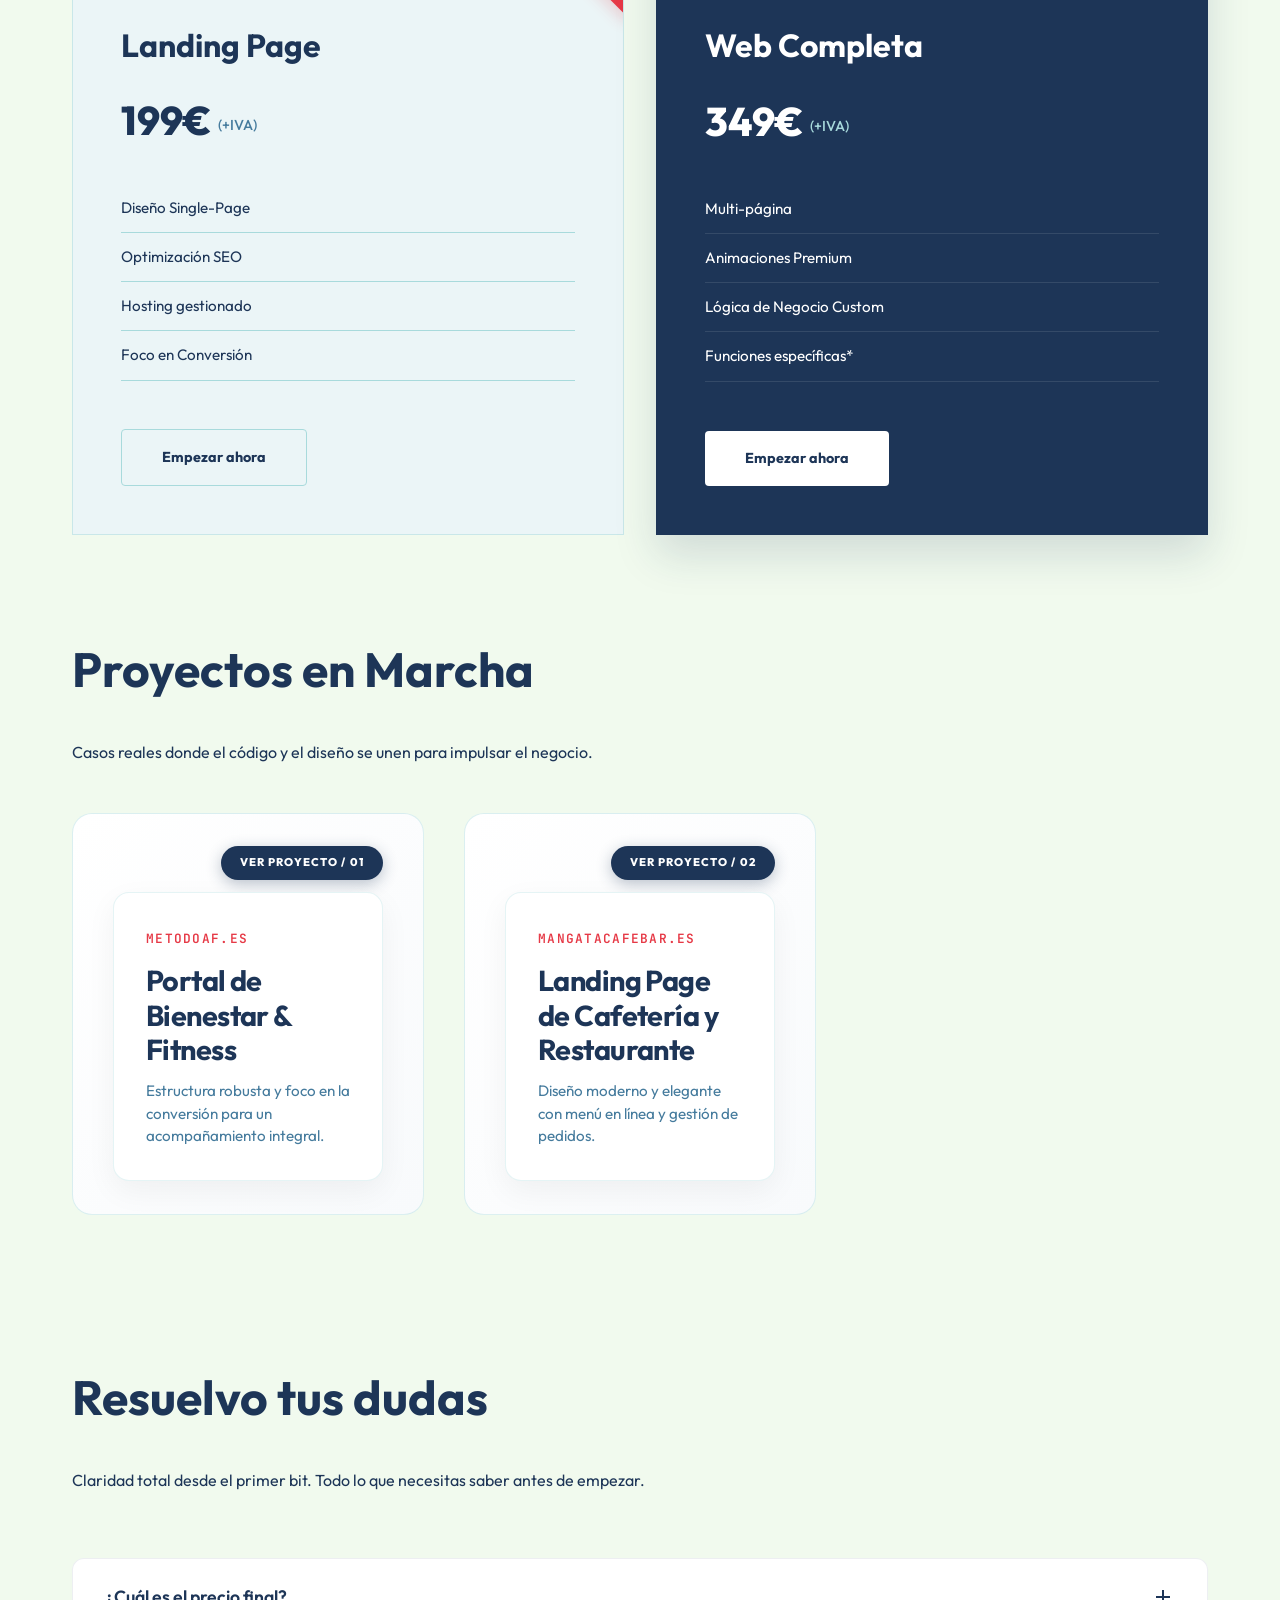
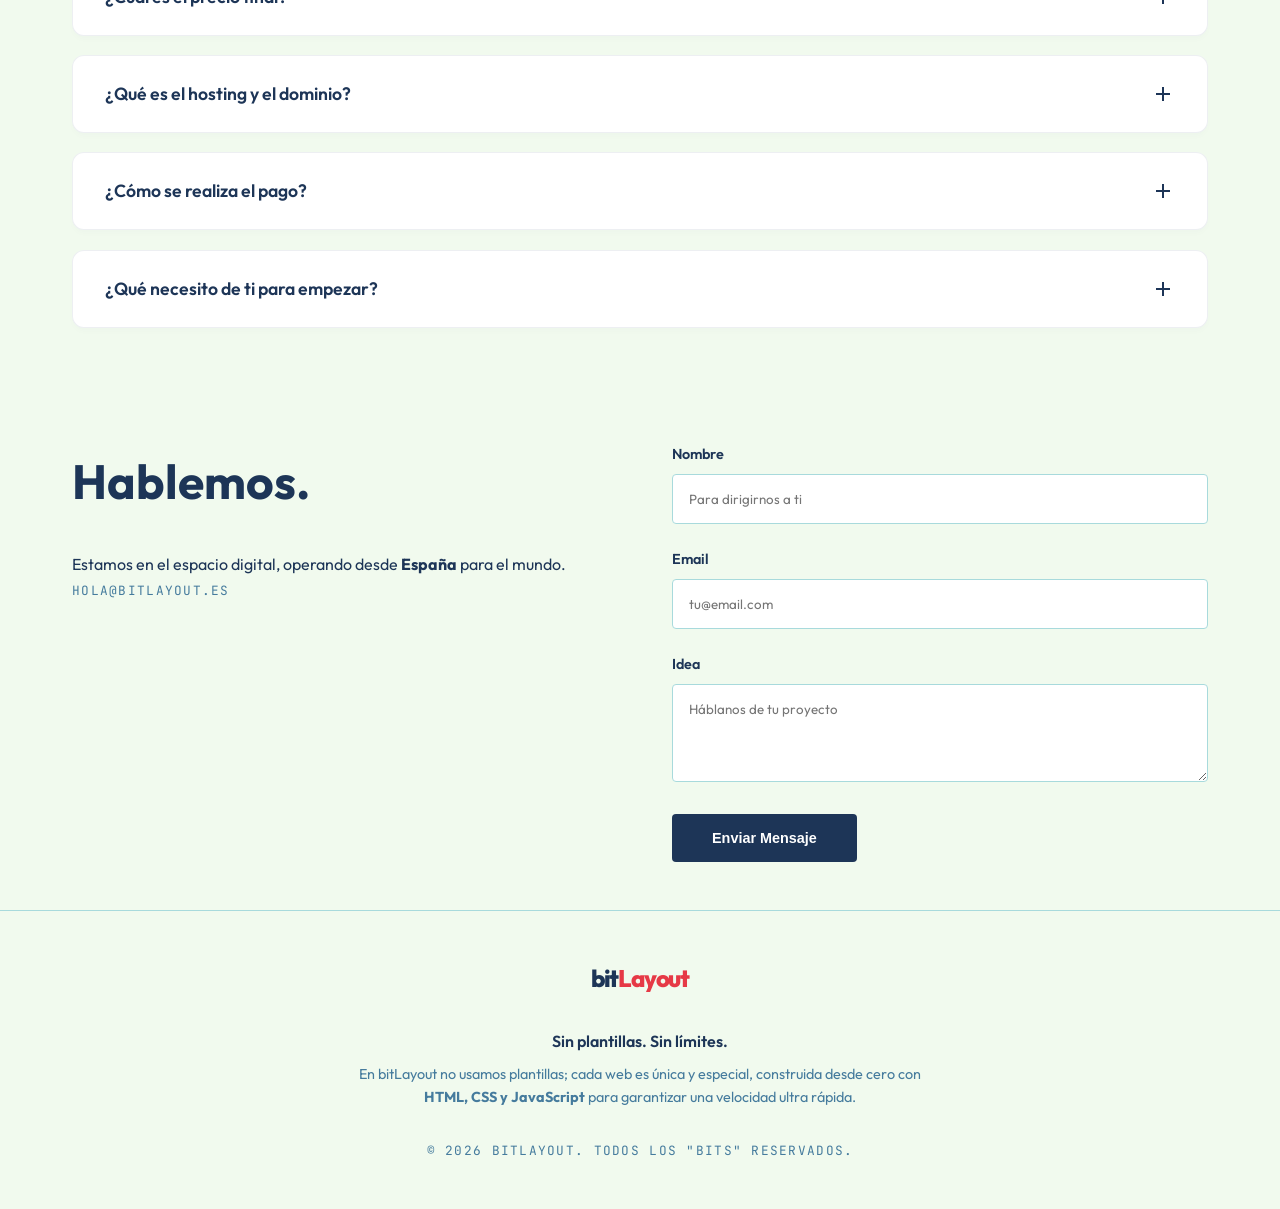
==== commit d852a8a1: "Enhance questionnaire structure and update footer brand messaging" ====
--- a/index.html
+++ b/index.html
@@ -305,10 +305,13 @@
     </a>
 
     <footer>
-
-        <div class="container">
-            <div class="footer-content">
+        <div class="container">
+            <div class="footer-content" style="flex-direction: column; text-align: center; gap: 2rem;">
                 <div class="logo">bit<span>Layout</span></div>
+                <div class="footer-note" style="max-width: 600px; margin: 0 auto;">
+                    <p style="font-weight: 600; color: var(--primary); margin-bottom: 0.5rem;">Sin plantillas. Sin límites.</p>
+                    <p style="font-size: 0.9rem; color: var(--text-muted);">En bitLayout no usamos plantillas; cada web es única y especial, construida desde cero con <strong>HTML, CSS y JavaScript</strong> para garantizar una velocidad ultra rápida.</p>
+                </div>
                 <p class="mono-text">&copy; 2026 bitLayout. Todos los "bits" reservados.</p>
             </div>
         </div>
@@ -324,8 +327,6 @@
         </div>
     </div>
 
-
-
     <script src="script.js"></script>
 </body>
 
--- a/style.css
+++ b/style.css
@@ -1034,9 +1034,92 @@
         display: none !important;
     }
     
+
     .projects-grid {
         mask-image: none !important;
         -webkit-mask-image: none !important;
     }
 }
 
+/* --- Proyecto Form Specific --- */
+.project-form-container {
+    max-width: 800px;
+    margin: 6rem auto;
+    background: white;
+    padding: 4rem;
+    border-radius: 20px;
+    border: 1px solid var(--border);
+    box-shadow: 0 20px 50px rgba(29, 53, 87, 0.05);
+}
+
+.project-form-header {
+    margin-bottom: 3rem;
+    text-align: center;
+}
+
+.project-form-header h1 {
+    font-size: 2.5rem;
+    color: var(--primary);
+    margin-bottom: 1rem;
+}
+
+.file-input-wrapper {
+    position: relative;
+    margin-bottom: 1rem;
+}
+
+.file-input-wrapper input[type='file'] {
+    position: absolute;
+    left: 0;
+    top: 0;
+    opacity: 0;
+    width: 100%;
+    height: 100%;
+    cursor: pointer;
+}
+
+.file-custom-btn {
+    display: flex;
+    align-items: center;
+    gap: 1rem;
+    padding: 1.5rem;
+    border: 2px dashed var(--border);
+    border-radius: 8px;
+    color: var(--text-muted);
+    transition: var(--transition);
+    justify-content: center;
+    text-align: center;
+}
+
+.file-input-wrapper:hover .file-custom-btn {
+    border-color: var(--accent-steel);
+    background: rgba(168, 218, 220, 0.1);
+}
+
+.back-link {
+    display: inline-flex;
+    align-items: center;
+    gap: 0.5rem;
+    text-decoration: none;
+    color: var(--accent-steel);
+    font-weight: 600;
+    margin-bottom: 2rem;
+    transition: var(--transition);
+}
+
+.back-link:hover {
+    color: var(--accent-red);
+    transform: translateX(-5px);
+}
+
+@media (max-width: 768px) {
+    .project-form-container {
+        padding: 2rem;
+        margin: 3rem 1rem;
+    }
+
+    .project-form-header h1 {
+        font-size: 2rem;
+    }
+}
+
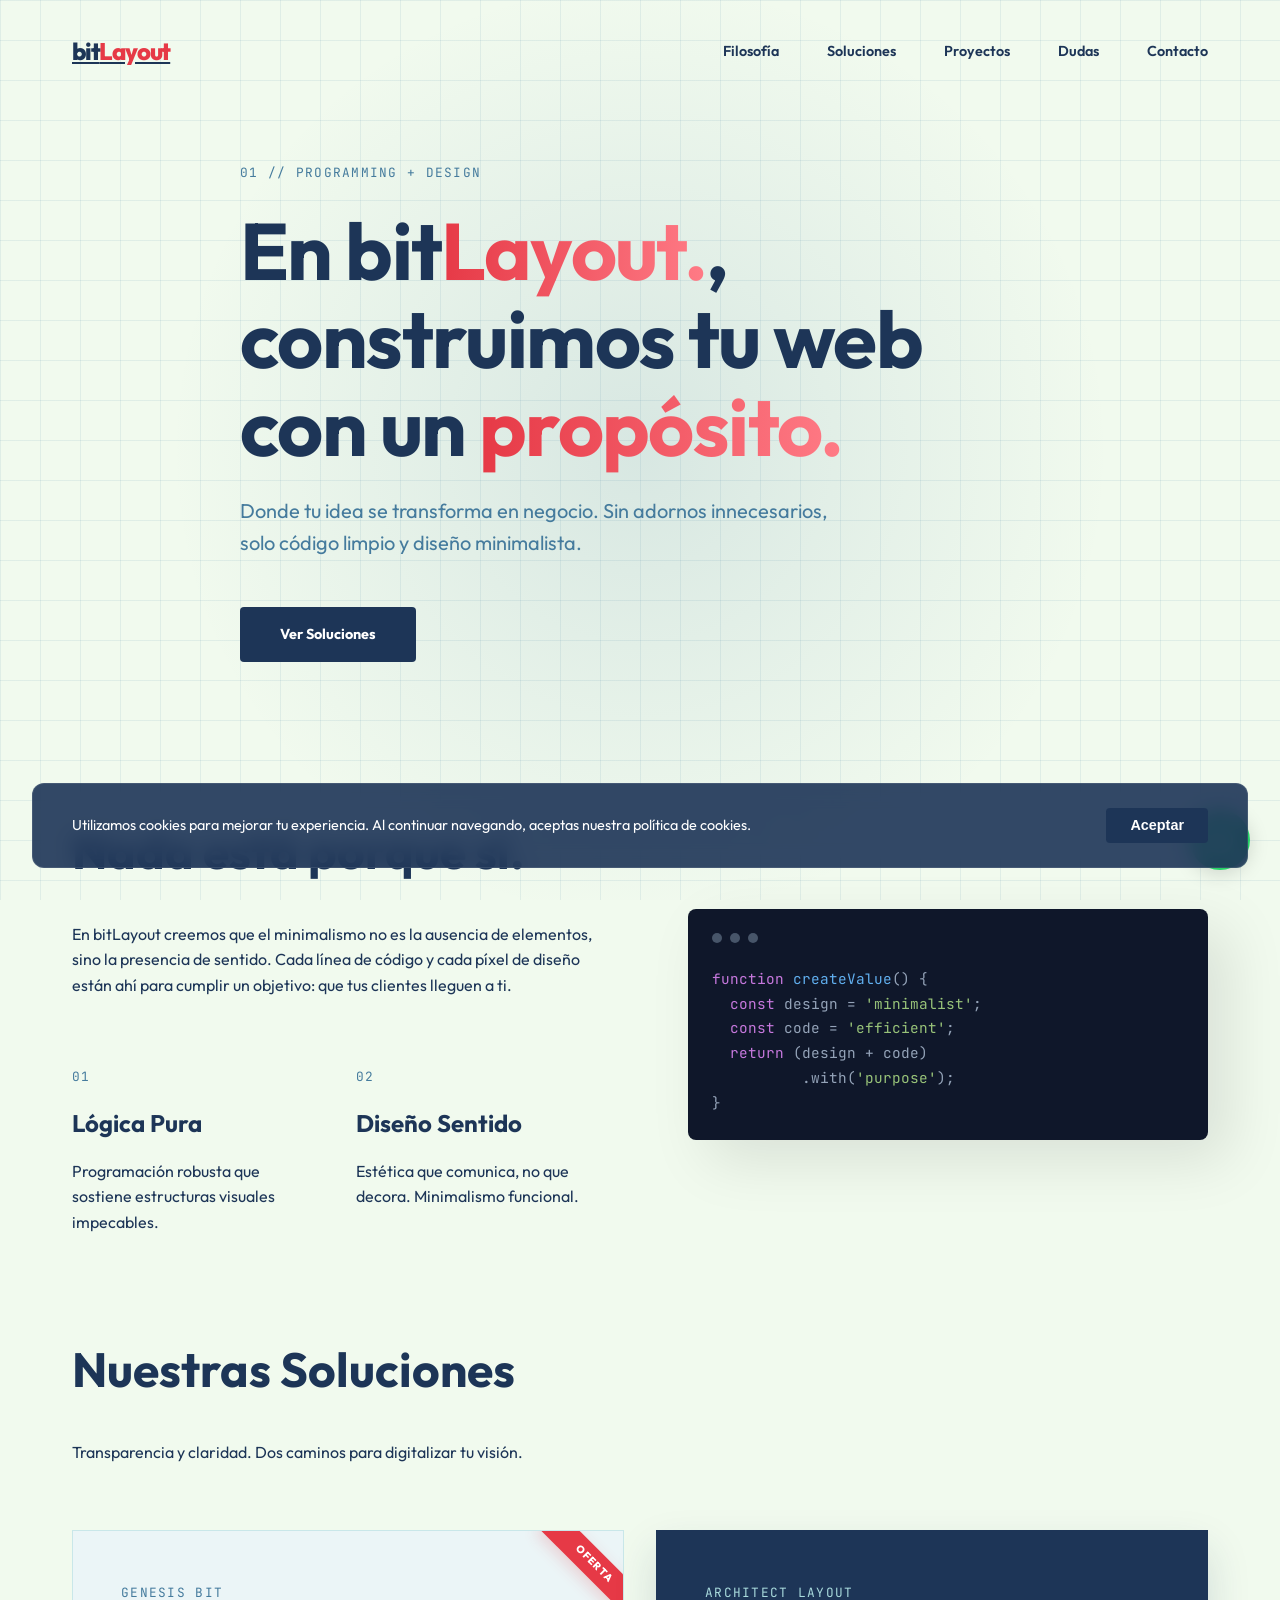
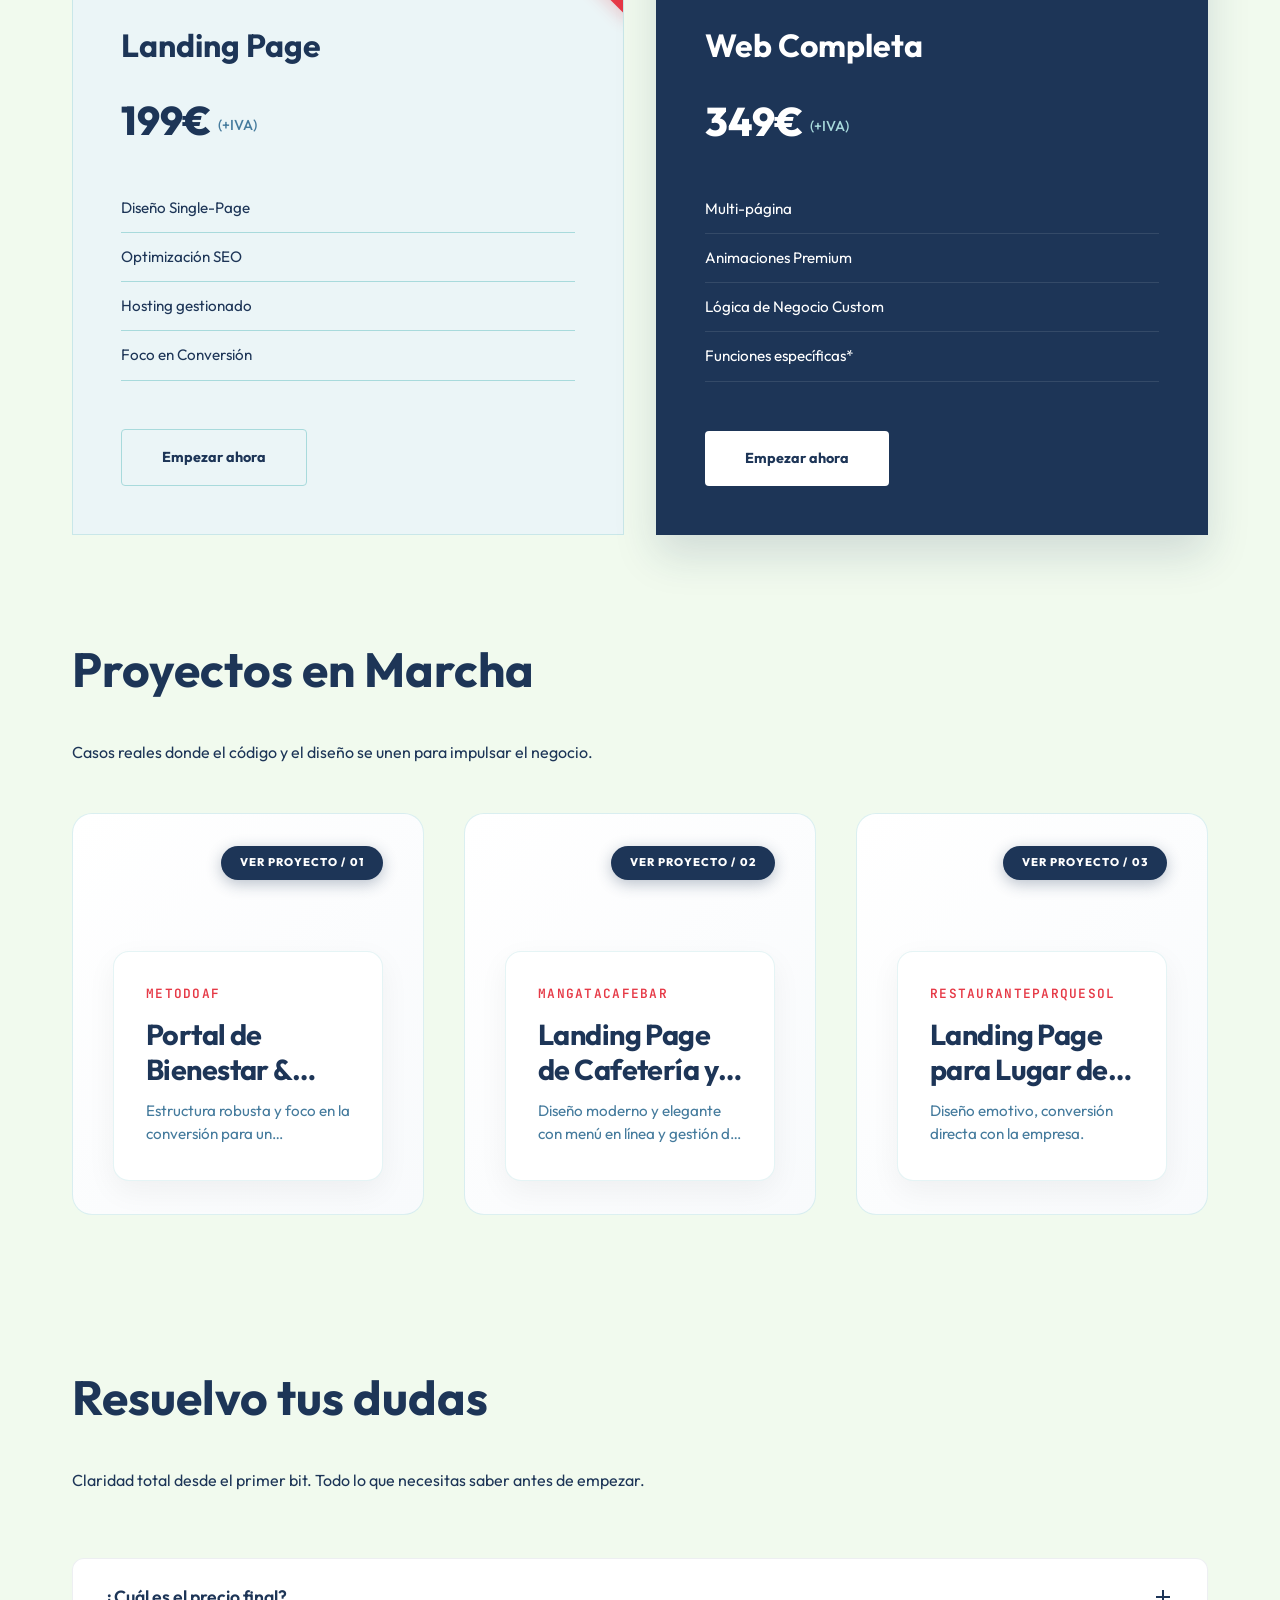
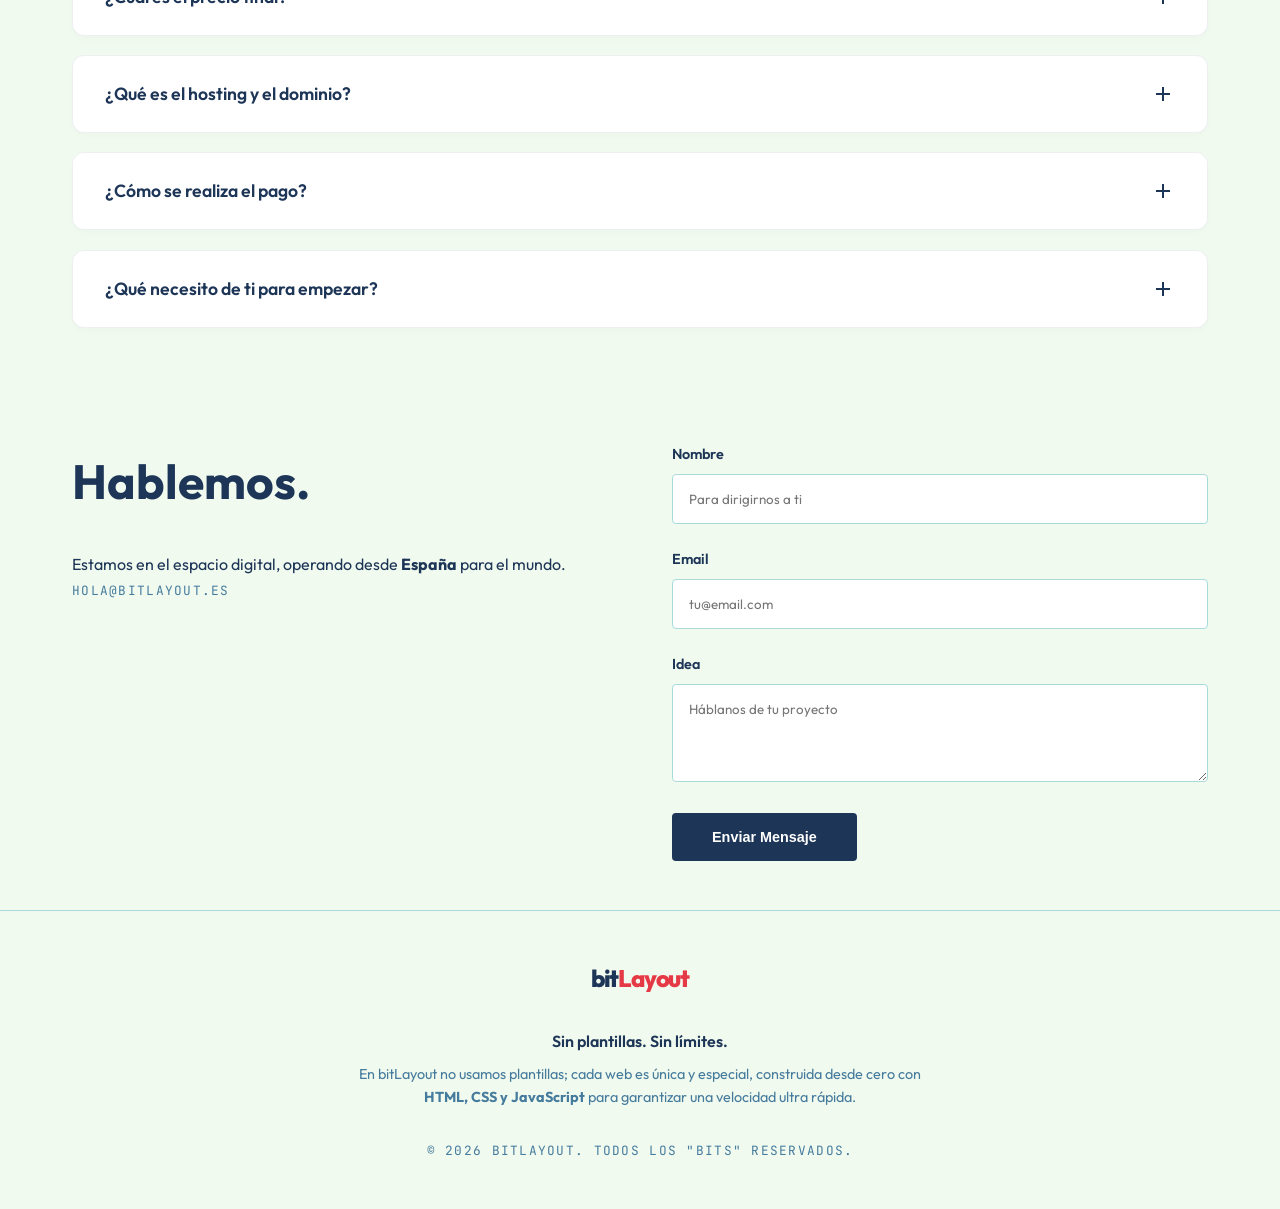
==== commit b5026361: "Fix project card alignment and update project labels" ====
--- a/index.html
+++ b/index.html
@@ -116,7 +116,8 @@
                     </div>
                     <div class="card-body">
                         <p class="price" data-tooltip="240,79€ IVA incl. + 30€/año hosting y dominio">199€
-                            <span>(+IVA)</span></p>
+                            <span>(+IVA)</span>
+                        </p>
                         <ul>
                             <li
                                 data-tooltip="Toda tu información en una sola página fluida, optimizada para la retención.">
@@ -142,7 +143,8 @@
                     </div>
                     <div class="card-body">
                         <p class="price" data-tooltip="422,29€ IVA incl. + 30€/año hosting y dominio">349€
-                            <span>(+IVA)</span></p>
+                            <span>(+IVA)</span>
+                        </p>
                         <ul>
                             <li data-tooltip="Sitio web completo con secciones dedicadas (Inicio, Servicios, etc.).">
                                 Multi-página</li>
@@ -175,7 +177,7 @@
                             <span>Ver Proyecto / 01</span>
                         </div>
                         <div class="mockup-content">
-                            <span class="mono-text">METODOAF.ES</span>
+                            <span class="mono-text">METODOAF</span>
                             <h4>Portal de Bienestar & Fitness</h4>
                             <p>Estructura robusta y foco en la conversión para un acompañamiento integral.</p>
                         </div>
@@ -188,9 +190,22 @@
                             <span>Ver Proyecto / 02</span>
                         </div>
                         <div class="mockup-content">
-                            <span class="mono-text">MANGATACAFEBAR.ES</span>
+                            <span class="mono-text">MANGATACAFEBAR</span>
                             <h4>Landing Page de Cafetería y Restaurante</h4>
                             <p>Diseño moderno y elegante con menú en línea y gestión de pedidos.</p>
+                        </div>
+                    </div>
+                </a>
+                <a href="https://www.restauranteparquesol.es/" class="project-card reveal" target="_blank"
+                    rel="noopener noreferrer">
+                    <div class="project-image">
+                        <div class="project-overlay">
+                            <span>Ver Proyecto / 03</span>
+                        </div>
+                        <div class="mockup-content">
+                            <span class="mono-text">RESTAURANTEPARQUESOL</span>
+                            <h4>Landing Page para Lugar de Eventos.</h4>
+                            <p>Diseño emotivo, conversión directa con la empresa.</p>
                         </div>
                     </div>
                 </a>
@@ -216,7 +231,9 @@
                     </div>
                     <div class="faq-answer">
                         <div class="faq-answer-inner">
-                            <p>El precio total es el indicado en las soluciones <strong>+ IVA</strong>. Además, hay que añadir el coste del <strong>hosting y dominio</strong> si no dispones de ellos, que tiene un coste aproximado de <strong>35 € al año</strong>.</p>
+                            <p>El precio total es el indicado en las soluciones <strong>+ IVA</strong>. Además, hay que
+                                añadir el coste del <strong>hosting y dominio</strong> si no dispones de ellos, que
+                                tiene un coste aproximado de <strong>35 € al año</strong>.</p>
                         </div>
                     </div>
                 </div>
@@ -228,7 +245,10 @@
                     </div>
                     <div class="faq-answer">
                         <div class="faq-answer-inner">
-                            <p>Explicado de forma sencilla: el <strong>dominio</strong> es la dirección de tu casa en internet (ej: tuempresa.com) y el <strong>hosting</strong> es el terreno digital donde está construida tu web. Yo puedo encargarme de gestionar ambas cosas por ti para que no tengas que preocuparte de tecnicismos.</p>
+                            <p>Explicado de forma sencilla: el <strong>dominio</strong> es la dirección de tu casa en
+                                internet (ej: tuempresa.com) y el <strong>hosting</strong> es el terreno digital donde
+                                está construida tu web. Yo puedo encargarme de gestionar ambas cosas por ti para que no
+                                tengas que preocuparte de tecnicismos.</p>
                         </div>
                     </div>
                 </div>
@@ -240,7 +260,8 @@
                     </div>
                     <div class="faq-answer">
                         <div class="faq-answer-inner">
-                            <p>Para tu comodidad y rapidez, acepto pagos mediante <strong>transferencia bancaria</strong> o <strong>Bizum</strong>.</p>
+                            <p>Para tu comodidad y rapidez, acepto pagos mediante <strong>transferencia
+                                    bancaria</strong> o <strong>Bizum</strong>.</p>
                         </div>
                     </div>
                 </div>
@@ -257,7 +278,8 @@
                                 <li>Nombre de tu empresa o marca.</li>
                                 <li>Los colores que te gustaría usar.</li>
                                 <li>Una idea general de lo que buscas.</li>
-                                <li>Y lo más importante: <strong>¿qué te gustaría que la gente hiciese al entrar en tu web?</strong> (comprar, llamarte, reservar, etc.).</li>
+                                <li>Y lo más importante: <strong>¿qué te gustaría que la gente hiciese al entrar en tu
+                                        web?</strong> (comprar, llamarte, reservar, etc.).</li>
                             </ul>
                         </div>
                     </div>
@@ -309,8 +331,11 @@
             <div class="footer-content" style="flex-direction: column; text-align: center; gap: 2rem;">
                 <div class="logo">bit<span>Layout</span></div>
                 <div class="footer-note" style="max-width: 600px; margin: 0 auto;">
-                    <p style="font-weight: 600; color: var(--primary); margin-bottom: 0.5rem;">Sin plantillas. Sin límites.</p>
-                    <p style="font-size: 0.9rem; color: var(--text-muted);">En bitLayout no usamos plantillas; cada web es única y especial, construida desde cero con <strong>HTML, CSS y JavaScript</strong> para garantizar una velocidad ultra rápida.</p>
+                    <p style="font-weight: 600; color: var(--primary); margin-bottom: 0.5rem;">Sin plantillas. Sin
+                        límites.</p>
+                    <p style="font-size: 0.9rem; color: var(--text-muted);">En bitLayout no usamos plantillas; cada web
+                        es única y especial, construida desde cero con <strong>HTML, CSS y JavaScript</strong> para
+                        garantizar una velocidad ultra rápida.</p>
                 </div>
                 <p class="mono-text">&copy; 2026 bitLayout. Todos los "bits" reservados.</p>
             </div>
--- a/style.css
+++ b/style.css
@@ -573,6 +573,10 @@
 .mockup-content .mono-text {
     color: var(--accent-red);
     font-weight: 600;
+    white-space: nowrap;
+    overflow: hidden;
+    text-overflow: ellipsis;
+    display: block;
 }
 
 .mockup-content h4 {
@@ -581,6 +585,11 @@
     color: var(--primary);
     letter-spacing: -0.02em;
     line-height: 1.2;
+    min-height: 4.4rem; /* Asegura espacio para 2 líneas */
+    display: -webkit-box;
+    -webkit-line-clamp: 2;
+    -webkit-box-orient: vertical;
+    overflow: hidden;
 }
 
 .mockup-content p {
@@ -588,6 +597,11 @@
     font-size: 0.95rem;
     line-height: 1.5;
     margin-bottom: 0;
+    min-height: 3rem; /* Asegura espacio para 2 líneas */
+    display: -webkit-box;
+    -webkit-line-clamp: 2;
+    -webkit-box-orient: vertical;
+    overflow: hidden;
 }
 
 /* --- Tooltip System --- */
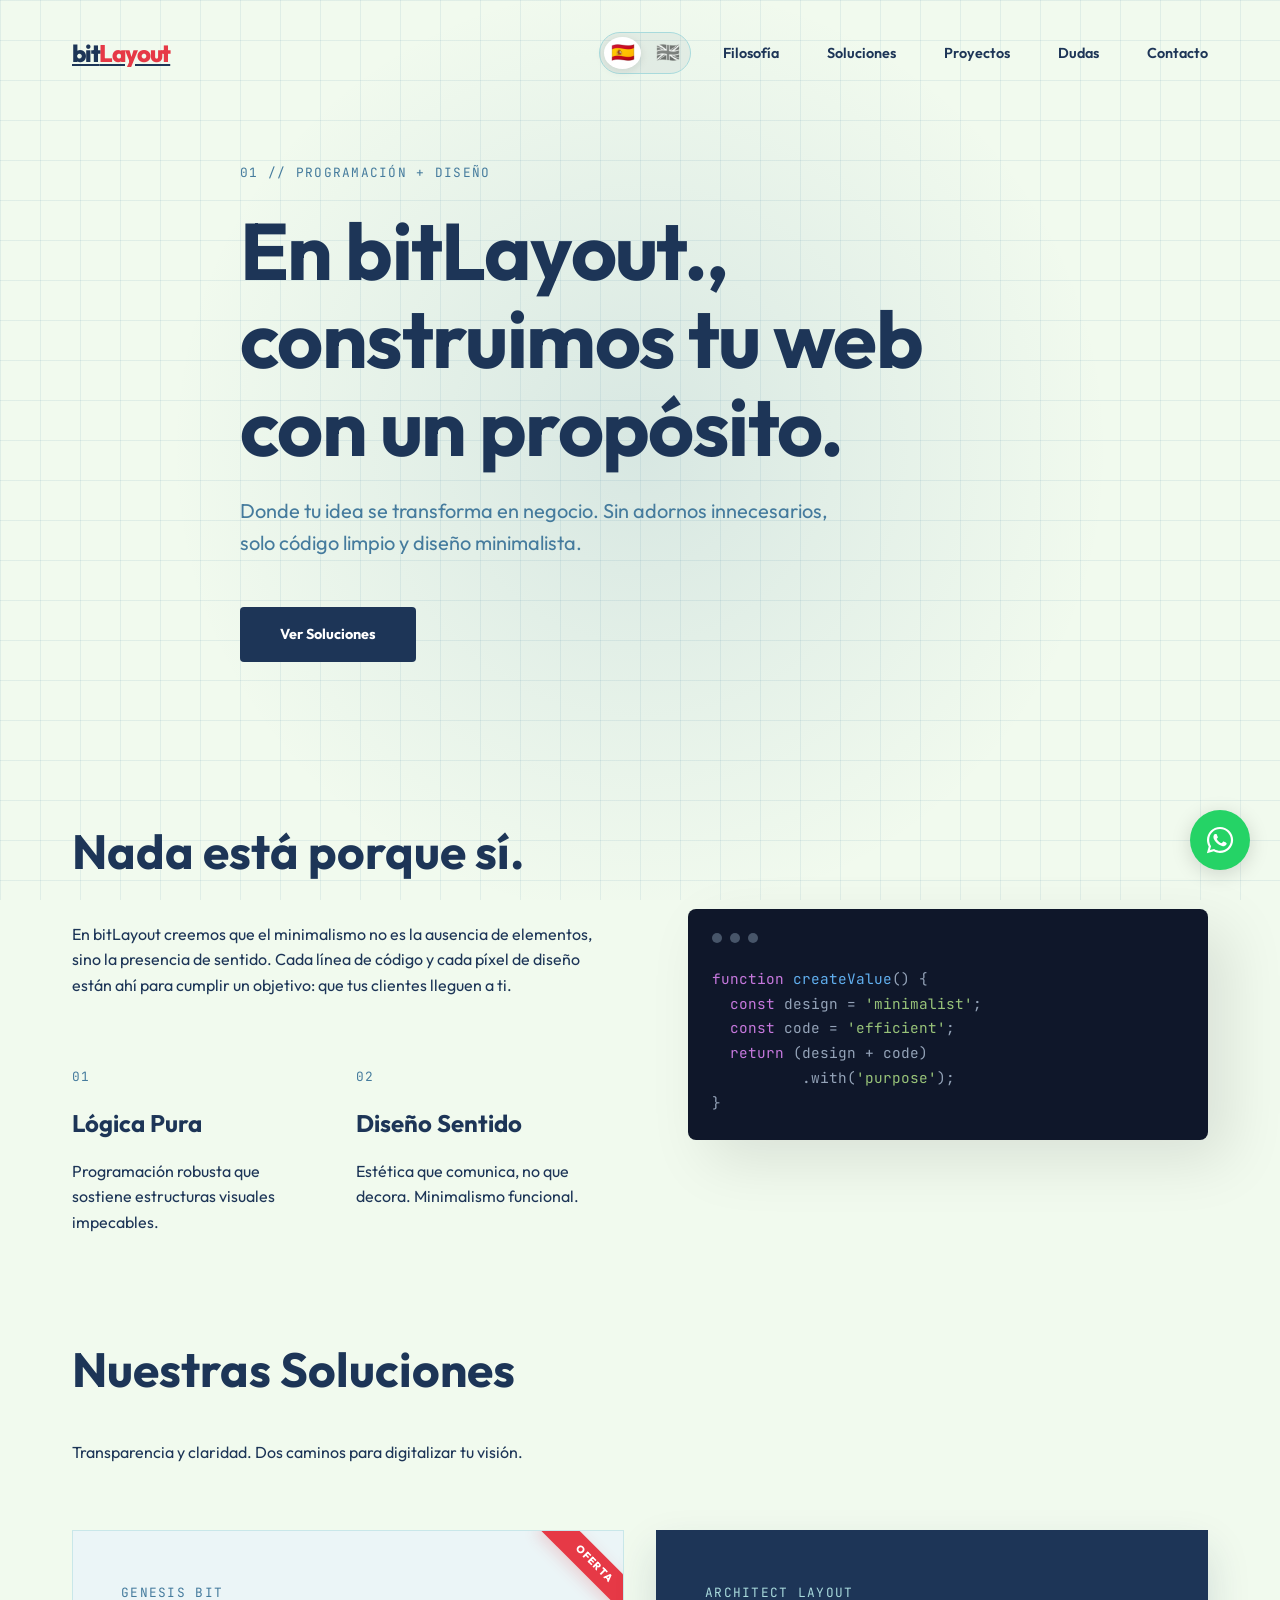
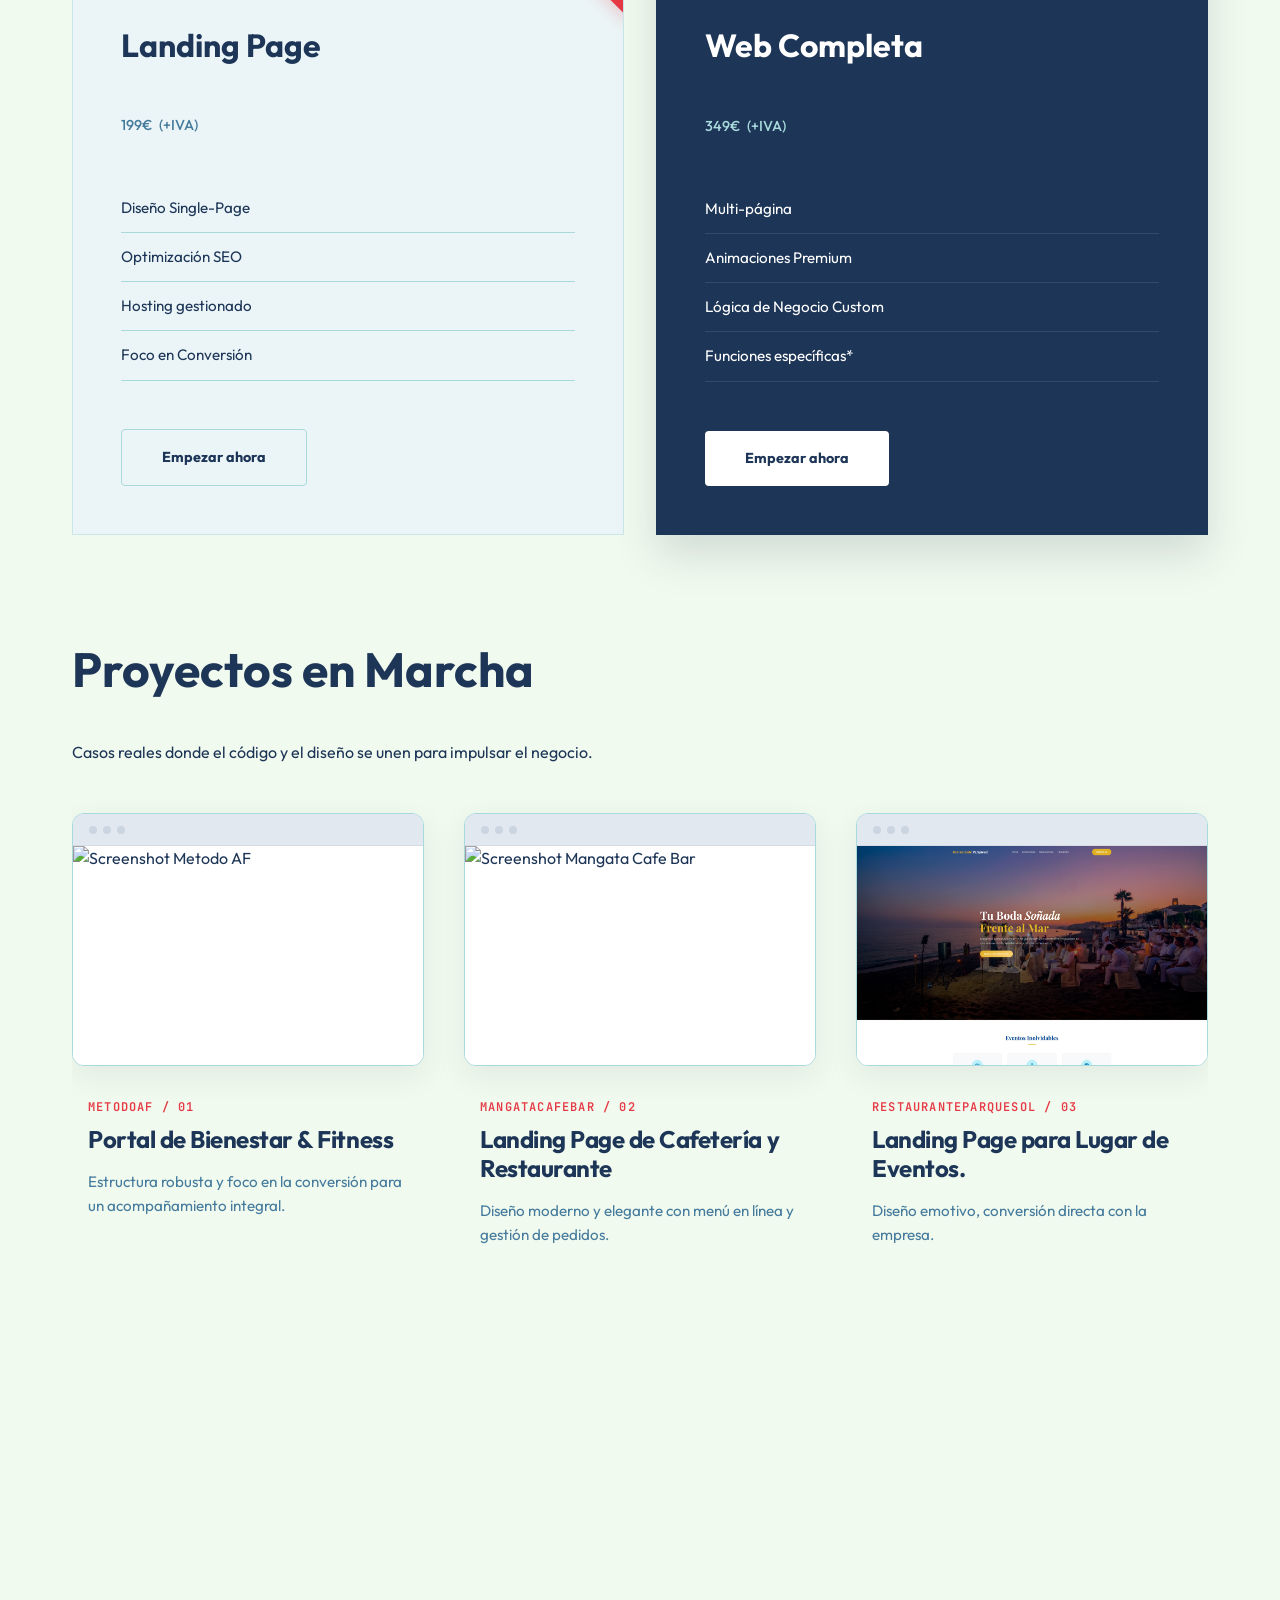
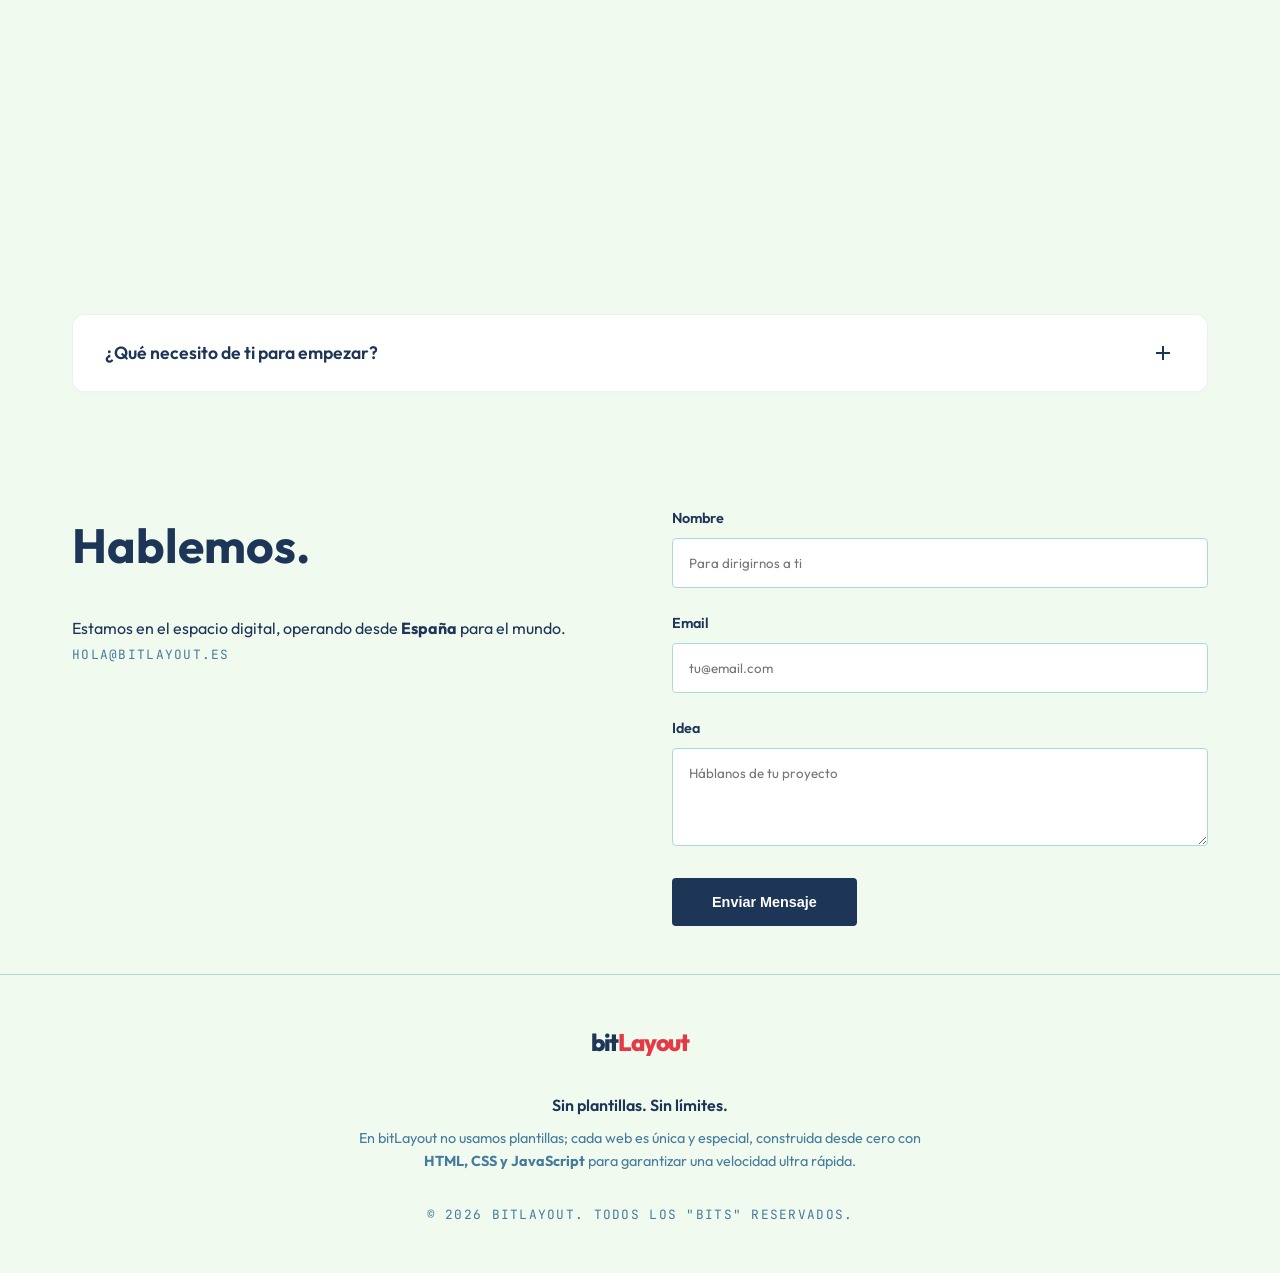
==== commit 88ab76f6: "Redesign project section with browser mockups and implement multi-language support (ES/EN)" ====
--- a/index.html
+++ b/index.html
@@ -30,18 +30,30 @@
     <nav id="navbar">
         <div class="container">
             <a href="#hero" class="logo">bit<span>Layout</span></a>
-            <button class="hamburger" aria-label="Abrir menú">
-                <span class="bar"></span>
-                <span class="bar"></span>
-                <span class="bar"></span>
-            </button>
-            <ul class="nav-links">
-                <li><a href="#filosofia">Filosofía</a></li>
-                <li><a href="#soluciones">Soluciones</a></li>
-                <li><a href="#proyectos">Proyectos</a></li>
-                <li><a href="#faq">Dudas</a></li>
-                <li><a href="#contacto">Contacto</a></li>
-            </ul>
+
+            <div class="nav-right">
+                <div class="lang-switcher">
+                    <button class="lang-btn active" data-lang="es" title="Español">
+                        <span class="flag">🇪🇸</span>
+                    </button>
+                    <button class="lang-btn" data-lang="en" title="English">
+                        <span class="flag">🇬🇧</span>
+                    </button>
+                </div>
+
+                <button class="hamburger" aria-label="Abrir menú">
+                    <span class="bar"></span>
+                    <span class="bar"></span>
+                    <span class="bar"></span>
+                </button>
+                <ul class="nav-links">
+                    <li><a href="#filosofia" data-i18n="nav-filosofia">Filosofía</a></li>
+                    <li><a href="#soluciones" data-i18n="nav-soluciones">Soluciones</a></li>
+                    <li><a href="#proyectos" data-i18n="nav-proyectos">Proyectos</a></li>
+                    <li><a href="#faq" data-i18n="nav-faq">Dudas</a></li>
+                    <li><a href="#contacto" data-i18n="nav-contacto">Contacto</a></li>
+                </ul>
+            </div>
         </div>
     </nav>
 
@@ -49,14 +61,15 @@
         <div class="grid-overlay"></div>
         <div class="container">
             <div class="hero-content">
-                <p class="mono-text reveal">01 // programming + design</p>
-                <h1 class="reveal">En bit<span class="highlight">Layout.</span>, construimos tu web con un <span
-                        class="highlight">propósito.</span>
+                <p class="mono-text reveal" data-i18n="hero-mono">01 // programming + design</p>
+                <h1 class="reveal" data-i18n="hero-title">En bit<span class="highlight">Layout.</span>, construimos tu
+                    web con un <span class="highlight">propósito.</span>
                 </h1>
-                <p class="subtitle reveal">Donde tu idea se transforma en negocio. Sin adornos innecesarios, solo código
+                <p class="subtitle reveal" data-i18n="hero-subtitle">Donde tu idea se transforma en negocio. Sin adornos
+                    innecesarios, solo código
                     limpio y diseño minimalista.</p>
                 <div class="cta-group reveal">
-                    <a href="#soluciones" class="btn btn-primary">Ver Soluciones</a>
+                    <a href="#soluciones" class="btn btn-primary" data-i18n="hero-cta">Ver Soluciones</a>
                 </div>
             </div>
         </div>
@@ -66,20 +79,23 @@
         <div class="container">
             <div class="section-layout">
                 <div class="section-info">
-                    <h2 class="reveal">Nada está porque sí.</h2>
-                    <p class="reveal">En bitLayout creemos que el minimalismo no es la ausencia de elementos, sino la
+                    <h2 class="reveal" data-i18n="fil-title">Nada está porque sí.</h2>
+                    <p class="reveal" data-i18n="fil-desc">En bitLayout creemos que el minimalismo no es la ausencia de
+                        elementos, sino la
                         presencia de sentido. Cada línea de código y cada píxel de diseño están ahí para cumplir un
                         objetivo: que tus clientes lleguen a ti.</p>
                     <div class="philosophy-grid">
                         <div class="phil-item reveal">
                             <span class="mono-text">01</span>
-                            <h3>Lógica Pura</h3>
-                            <p>Programación robusta que sostiene estructuras visuales impecables.</p>
+                            <h3 data-i18n="fil-item-1-title">Lógica Pura</h3>
+                            <p data-i18n="fil-item-1-desc">Programación robusta que sostiene estructuras visuales
+                                impecables.</p>
                         </div>
                         <div class="phil-item reveal">
                             <span class="mono-text">02</span>
-                            <h3>Diseño Sentido</h3>
-                            <p>Estética que comunica, no que decora. Minimalismo funcional.</p>
+                            <h3 data-i18n="fil-item-2-title">Diseño Sentido</h3>
+                            <p data-i18n="fil-item-2-desc">Estética que comunica, no que decora. Minimalismo funcional.
+                            </p>
                         </div>
                     </div>
                 </div>
@@ -104,60 +120,71 @@
     <section id="soluciones">
         <div class="container">
             <div class="section-header">
-                <h2 class="reveal">Nuestras Soluciones</h2>
-                <p class="reveal">Transparencia y claridad. Dos caminos para digitalizar tu visión.</p>
+                <h2 class="reveal" data-i18n="sol-title">Nuestras Soluciones</h2>
+                <p class="reveal" data-i18n="sol-desc">Transparencia y claridad. Dos caminos para digitalizar tu visión.
+                </p>
             </div>
             <div class="pricing-grid">
                 <div class="price-card accent reveal">
-                    <div class="card-badge">Oferta</div>
+                    <div class="card-badge" data-i18n="price-genesis-badge">Oferta</div>
                     <div class="card-header">
-                        <span class="mono-text">Genesis Bit</span>
-                        <h3>Landing Page</h3>
+                        <span class="mono-text" data-i18n="price-genesis-name">Genesis Bit</span>
+                        <h3 data-i18n="price-genesis-title">Landing Page</h3>
                     </div>
                     <div class="card-body">
-                        <p class="price" data-tooltip="240,79€ IVA incl. + 30€/año hosting y dominio">199€
-                            <span>(+IVA)</span>
+                        <p class="price" data-tooltip="240,79€ IVA incl. + 30€/año hosting y dominio">
+                            <span data-i18n="price-genesis-price">199€</span>
+                            <span data-i18n="price-genesis-iva">(+IVA)</span>
                         </p>
                         <ul>
-                            <li
-                                data-tooltip="Toda tu información en una sola página fluida, optimizada para la retención.">
+                            <li data-tooltip="Toda tu información en una sola página fluida, optimizada para la retención."
+                                data-i18n="price-genesis-li-1">
                                 Diseño Single-Page</li>
-                            <li
-                                data-tooltip="Estructura preparada para que Google y otros buscadores te encuentren fácilmente.">
+                            <li data-tooltip="Estructura preparada para que Google y otros buscadores te encuentren fácilmente."
+                                data-i18n="price-genesis-li-2">
                                 Optimización SEO</li>
-                            <li data-tooltip="Nos encargamos del servidor y mantenimiento por ti.">Hosting gestionado
+                            <li data-tooltip="Nos encargamos del servidor y mantenimiento por ti."
+                                data-i18n="price-genesis-li-3">Hosting gestionado
                             </li>
-                            <li data-tooltip="Diseño estratégico para guiar al usuario hacia el contacto o la compra.">
+                            <li data-tooltip="Diseño estratégico para guiar al usuario hacia el contacto o la compra."
+                                data-i18n="price-genesis-li-4">
                                 Foco en Conversión</li>
                         </ul>
                     </div>
                     <div class="card-footer">
                         <a href="https://wa.me/34601643277?text=Hola,%20solicito%20información%20sobre%20el%20Genesis%20Bit%20(199€)."
-                            class="btn btn-outline" target="_blank" rel="noopener noreferrer">Empezar ahora</a>
+                            class="btn btn-outline" target="_blank" rel="noopener noreferrer"
+                            data-i18n="price-genesis-cta">Empezar ahora</a>
                     </div>
                 </div>
                 <div class="price-card featured reveal">
                     <div class="card-header">
-                        <span class="mono-text">Architect Layout</span>
-                        <h3>Web Completa</h3>
+                        <span class="mono-text" data-i18n="price-architect-name">Architect Layout</span>
+                        <h3 data-i18n="price-architect-title">Web Completa</h3>
                     </div>
                     <div class="card-body">
-                        <p class="price" data-tooltip="422,29€ IVA incl. + 30€/año hosting y dominio">349€
-                            <span>(+IVA)</span>
+                        <p class="price" data-tooltip="422,29€ IVA incl. + 30€/año hosting y dominio">
+                            <span data-i18n="price-architect-price">349€</span>
+                            <span data-i18n="price-architect-iva">(+IVA)</span>
                         </p>
                         <ul>
-                            <li data-tooltip="Sitio web completo con secciones dedicadas (Inicio, Servicios, etc.).">
+                            <li data-tooltip="Sitio web completo con secciones dedicadas (Inicio, Servicios, etc.)."
+                                data-i18n="price-architect-li-1">
                                 Multi-página</li>
-                            <li data-tooltip="Transiciones suaves y efectos visuales que dan vida a tu marca.">
+                            <li data-tooltip="Transiciones suaves y efectos visuales que dan vida a tu marca."
+                                data-i18n="price-architect-li-2">
                                 Animaciones Premium</li>
-                            <li data-tooltip="Funcionalidades a medida según tus necesidades específicas.">Lógica de
+                            <li data-tooltip="Funcionalidades a medida según tus necesidades específicas."
+                                data-i18n="price-architect-li-3">Lógica de
                                 Negocio Custom</li>
-                            <li data-tooltip="Preguntar al contratar">Funciones específicas*</li>
+                            <li data-tooltip="Preguntar al contratar" data-i18n="price-architect-li-4">Funciones
+                                específicas*</li>
                         </ul>
                     </div>
                     <div class="card-footer">
                         <a href="https://wa.me/34601643277?text=Hola,%20solicito%20información%20sobre%20el%20desarrollo%20de%20una%20Web%20Completa%20para%20mi%20negocio."
-                            class="btn btn-primary" target="_blank" rel="noopener noreferrer">Empezar ahora</a>
+                            class="btn btn-primary" target="_blank" rel="noopener noreferrer"
+                            data-i18n="price-architect-cta">Empezar ahora</a>
                     </div>
                 </div>
             </div>
@@ -167,52 +194,63 @@
     <section id="proyectos">
         <div class="container">
             <div class="section-header">
-                <h2 class="reveal">Proyectos en Marcha</h2>
-                <p class="reveal">Casos reales donde el código y el diseño se unen para impulsar el negocio.</p>
+                <h2 class="reveal" data-i18n="proj-title">Proyectos en Marcha</h2>
+                <p class="reveal" data-i18n="proj-desc">Casos reales donde el código y el diseño se unen para impulsar
+                    el negocio.</p>
             </div>
             <div class="projects-grid">
                 <a href="https://metodoaf.es" class="project-card reveal" target="_blank" rel="noopener noreferrer">
-                    <div class="project-image">
-                        <div class="project-overlay">
-                            <span>Ver Proyecto / 01</span>
-                        </div>
-                        <div class="mockup-content">
-                            <span class="mono-text">METODOAF</span>
-                            <h4>Portal de Bienestar & Fitness</h4>
-                            <p>Estructura robusta y foco en la conversión para un acompañamiento integral.</p>
-                        </div>
+                    <div class="browser-mockup">
+                        <div class="browser-header">
+                            <span class="dot"></span><span class="dot"></span><span class="dot"></span>
+                        </div>
+                        <div class="browser-content">
+                            <img src="screen/metodoAFScreen.png" alt="Screenshot Metodo AF">
+                        </div>
+                    </div>
+                    <div class="mockup-content">
+                        <span class="mono-text">METODOAF / 01</span>
+                        <h4 data-i18n="proj-1-title">Portal de Bienestar & Fitness</h4>
+                        <p data-i18n="proj-1-desc">Estructura robusta y foco en la conversión para un acompañamiento
+                            integral.</p>
                     </div>
                 </a>
                 <a href="https://www.mangatacafebar.es/" class="project-card reveal" target="_blank"
                     rel="noopener noreferrer">
-                    <div class="project-image">
-                        <div class="project-overlay">
-                            <span>Ver Proyecto / 02</span>
-                        </div>
-                        <div class="mockup-content">
-                            <span class="mono-text">MANGATACAFEBAR</span>
-                            <h4>Landing Page de Cafetería y Restaurante</h4>
-                            <p>Diseño moderno y elegante con menú en línea y gestión de pedidos.</p>
-                        </div>
+                    <div class="browser-mockup">
+                        <div class="browser-header">
+                            <span class="dot"></span><span class="dot"></span><span class="dot"></span>
+                        </div>
+                        <div class="browser-content">
+                            <img src="screen/mangataScreen.png" alt="Screenshot Mangata Cafe Bar">
+                        </div>
+                    </div>
+                    <div class="mockup-content">
+                        <span class="mono-text">MANGATACAFEBAR / 02</span>
+                        <h4 data-i18n="proj-2-title">Landing Page de Cafetería y Restaurante</h4>
+                        <p data-i18n="proj-2-desc">Diseño moderno y elegante con menú en línea y gestión de pedidos.</p>
                     </div>
                 </a>
                 <a href="https://www.restauranteparquesol.es/" class="project-card reveal" target="_blank"
                     rel="noopener noreferrer">
-                    <div class="project-image">
-                        <div class="project-overlay">
-                            <span>Ver Proyecto / 03</span>
-                        </div>
-                        <div class="mockup-content">
-                            <span class="mono-text">RESTAURANTEPARQUESOL</span>
-                            <h4>Landing Page para Lugar de Eventos.</h4>
-                            <p>Diseño emotivo, conversión directa con la empresa.</p>
-                        </div>
+                    <div class="browser-mockup">
+                        <div class="browser-header">
+                            <span class="dot"></span><span class="dot"></span><span class="dot"></span>
+                        </div>
+                        <div class="browser-content">
+                            <img src="screen/restauranteparquesol.jpg" alt="Screenshot Restaurante Parquesol">
+                        </div>
+                    </div>
+                    <div class="mockup-content">
+                        <span class="mono-text">RESTAURANTEPARQUESOL / 03</span>
+                        <h4 data-i18n="proj-3-title">Landing Page para Lugar de Eventos.</h4>
+                        <p data-i18n="proj-3-desc">Diseño emotivo, conversión directa con la empresa.</p>
                     </div>
                 </a>
             </div>
             <div class="scroll-indicator">
                 <div class="scroll-line"></div>
-                <span>Desliza para explorar</span>
+                <span data-i18n="proj-scroll">Desliza para explorar</span>
             </div>
         </div>
     </section>
@@ -220,18 +258,20 @@
     <section id="faq">
         <div class="container">
             <div class="section-header">
-                <h2 class="reveal">Resuelvo tus dudas</h2>
-                <p class="reveal">Claridad total desde el primer bit. Todo lo que necesitas saber antes de empezar.</p>
+                <h2 class="reveal" data-i18n="faq-title">Resuelvo tus dudas</h2>
+                <p class="reveal" data-i18n="faq-desc">Claridad total desde el primer bit. Todo lo que necesitas saber
+                    antes de empezar.</p>
             </div>
             <div class="faq-accordion">
                 <div class="faq-item reveal">
                     <div class="faq-question">
-                        <h3>¿Cuál es el precio final?</h3>
+                        <h3 data-i18n="faq-q1">¿Cuál es el precio final?</h3>
                         <span class="faq-icon"></span>
                     </div>
                     <div class="faq-answer">
                         <div class="faq-answer-inner">
-                            <p>El precio total es el indicado en las soluciones <strong>+ IVA</strong>. Además, hay que
+                            <p data-i18n="faq-a1">El precio total es el indicado en las soluciones <strong>+
+                                    IVA</strong>. Además, hay que
                                 añadir el coste del <strong>hosting y dominio</strong> si no dispones de ellos, que
                                 tiene un coste aproximado de <strong>35 € al año</strong>.</p>
                         </div>
@@ -240,12 +280,13 @@
 
                 <div class="faq-item reveal">
                     <div class="faq-question">
-                        <h3>¿Qué es el hosting y el dominio?</h3>
+                        <h3 data-i18n="faq-q2">¿Qué es el hosting y el dominio?</h3>
                         <span class="faq-icon"></span>
                     </div>
                     <div class="faq-answer">
                         <div class="faq-answer-inner">
-                            <p>Explicado de forma sencilla: el <strong>dominio</strong> es la dirección de tu casa en
+                            <p data-i18n="faq-a2">Explicado de forma sencilla: el <strong>dominio</strong> es la
+                                dirección de tu casa en
                                 internet (ej: tuempresa.com) y el <strong>hosting</strong> es el terreno digital donde
                                 está construida tu web. Yo puedo encargarme de gestionar ambas cosas por ti para que no
                                 tengas que preocuparte de tecnicismos.</p>
@@ -255,12 +296,13 @@
 
                 <div class="faq-item reveal">
                     <div class="faq-question">
-                        <h3>¿Cómo se realiza el pago?</h3>
+                        <h3 data-i18n="faq-q3">¿Cómo se realiza el pago?</h3>
                         <span class="faq-icon"></span>
                     </div>
                     <div class="faq-answer">
                         <div class="faq-answer-inner">
-                            <p>Para tu comodidad y rapidez, acepto pagos mediante <strong>transferencia
+                            <p data-i18n="faq-a3">Para tu comodidad y rapidez, acepto pagos mediante
+                                <strong>transferencia
                                     bancaria</strong> o <strong>Bizum</strong>.</p>
                         </div>
                     </div>
@@ -268,18 +310,19 @@
 
                 <div class="faq-item reveal">
                     <div class="faq-question">
-                        <h3>¿Qué necesito de ti para empezar?</h3>
+                        <h3 data-i18n="faq-q4">¿Qué necesito de ti para empezar?</h3>
                         <span class="faq-icon"></span>
                     </div>
                     <div class="faq-answer">
                         <div class="faq-answer-inner">
-                            <p>Para dar forma a tu proyecto, necesitaré:</p>
+                            <p data-i18n="faq-a4">Para dar forma a tu proyecto, necesitaré:</p>
                             <ul>
                                 <li>Nombre de tu empresa o marca.</li>
                                 <li>Los colores que te gustaría usar.</li>
                                 <li>Una idea general de lo que buscas.</li>
                                 <li>Y lo más importante: <strong>¿qué te gustaría que la gente hiciese al entrar en tu
                                         web?</strong> (comprar, llamarte, reservar, etc.).</li>
+                                <li>No te preocupes, te enviaré un link para guiárte.</li>
                             </ul>
                         </div>
                     </div>
@@ -292,8 +335,9 @@
         <div class="container">
             <div class="contact-layout">
                 <div class="contact-info reveal">
-                    <h2>Hablemos.</h2>
-                    <p>Estamos en el espacio digital, operando desde <strong>España</strong> para el mundo.</p>
+                    <h2 data-i18n="contact-title">Hablemos.</h2>
+                    <p data-i18n="contact-desc">Estamos en el espacio digital, operando desde <strong>España</strong>
+                        para el mundo.</p>
                     <div class="contact-meta">
                         <a href="mailto:hola@bitlayout.es" class="mono-text">hola@bitlayout.es</a>
                     </div>
@@ -301,18 +345,21 @@
                 <div class="contact-form reveal">
                     <form>
                         <div class="form-group">
-                            <label for="name">Nombre</label>
-                            <input type="text" id="name" placeholder="Para dirigirnos a ti">
+                            <label for="name" data-i18n="contact-label-name">Nombre</label>
+                            <input type="text" id="name" placeholder="Para dirigirnos a ti"
+                                data-i18n-placeholder="contact-placeholder-name">
                         </div>
                         <div class="form-group">
-                            <label for="email">Email</label>
-                            <input type="email" id="email" placeholder="tu@email.com">
+                            <label for="email" data-i18n="contact-label-email">Email</label>
+                            <input type="email" id="email" placeholder="tu@email.com"
+                                data-i18n-placeholder="contact-placeholder-email">
                         </div>
                         <div class="form-group">
-                            <label for="message">Idea</label>
-                            <textarea id="message" rows="4" placeholder="Háblanos de tu proyecto"></textarea>
-                        </div>
-                        <button type="submit" class="btn btn-primary">Enviar Mensaje</button>
+                            <label for="message" data-i18n="contact-label-message">Idea</label>
+                            <textarea id="message" rows="4" placeholder="Háblanos de tu proyecto"
+                                data-i18n-placeholder="contact-placeholder-message"></textarea>
+                        </div>
+                        <button type="submit" class="btn btn-primary" data-i18n="contact-submit">Enviar Mensaje</button>
                     </form>
                 </div>
             </div>
@@ -331,13 +378,15 @@
             <div class="footer-content" style="flex-direction: column; text-align: center; gap: 2rem;">
                 <div class="logo">bit<span>Layout</span></div>
                 <div class="footer-note" style="max-width: 600px; margin: 0 auto;">
-                    <p style="font-weight: 600; color: var(--primary); margin-bottom: 0.5rem;">Sin plantillas. Sin
+                    <p style="font-weight: 600; color: var(--primary); margin-bottom: 0.5rem;"
+                        data-i18n="footer-note-title">Sin plantillas. Sin
                         límites.</p>
-                    <p style="font-size: 0.9rem; color: var(--text-muted);">En bitLayout no usamos plantillas; cada web
+                    <p style="font-size: 0.9rem; color: var(--text-muted);" data-i18n="footer-note-desc">En bitLayout no
+                        usamos plantillas; cada web
                         es única y especial, construida desde cero con <strong>HTML, CSS y JavaScript</strong> para
                         garantizar una velocidad ultra rápida.</p>
                 </div>
-                <p class="mono-text">&copy; 2026 bitLayout. Todos los "bits" reservados.</p>
+                <p class="mono-text" data-i18n="footer-copy">&copy; 2026 bitLayout. Todos los "bits" reservados.</p>
             </div>
         </div>
     </footer>
@@ -345,13 +394,15 @@
     <div id="cookie-banner" class="cookie-banner reveal">
         <div class="container">
             <div class="cookie-content">
-                <p>Utilizamos cookies para mejorar tu experiencia. Al continuar navegando, aceptas nuestra política de
+                <p data-i18n="cookie-text">Utilizamos cookies para mejorar tu experiencia. Al continuar navegando,
+                    aceptas nuestra política de
                     cookies.</p>
-                <button id="accept-cookies" class="btn btn-primary">Aceptar</button>
+                <button id="accept-cookies" class="btn btn-primary" data-i18n="cookie-accept">Aceptar</button>
             </div>
         </div>
     </div>
 
+    <script src="translations.js"></script>
     <script src="script.js"></script>
 </body>
 
--- a/style.css
+++ b/style.css
@@ -123,6 +123,52 @@
     color: var(--accent-red);
 }
 
+.nav-right {
+    display: flex;
+    align-items: center;
+    gap: 2rem;
+}
+
+.lang-switcher {
+    display: flex;
+    gap: 0.5rem;
+    background: rgba(29, 53, 87, 0.05);
+    padding: 4px;
+    border-radius: 50px;
+    border: 1px solid var(--border);
+}
+
+.lang-btn {
+    background: transparent;
+    border: none;
+    padding: 0.4rem;
+    border-radius: 50%;
+    display: flex;
+    align-items: center;
+    justify-content: center;
+    cursor: pointer;
+    transition: var(--transition);
+    filter: grayscale(1);
+    opacity: 0.6;
+}
+
+.lang-btn.active {
+    background: white;
+    box-shadow: 0 2px 10px rgba(0,0,0,0.1);
+    filter: grayscale(0);
+    opacity: 1;
+}
+
+.lang-btn:hover:not(.active) {
+    opacity: 0.8;
+    filter: grayscale(0.5);
+}
+
+.flag {
+    font-size: 1.2rem;
+    line-height: 1;
+}
+
 .contact-meta a {
     text-decoration: none;
     transition: var(--transition);
@@ -130,6 +176,20 @@
 
 .contact-meta a:hover {
     color: var(--accent-red);
+}
+
+@media (max-width: 900px) {
+    .nav-right {
+        gap: 1rem;
+    }
+    
+    .lang-switcher {
+        padding: 2px;
+    }
+    
+    .flag {
+        font-size: 1rem;
+    }
 }
 
 /* --- Hamburger Menu --- */
@@ -441,13 +501,10 @@
 .project-card {
     flex: 0 0 85%; /* Peek next card */
     scroll-snap-align: center;
-    display: block;
+    display: flex;
+    flex-direction: column;
     text-decoration: none;
     color: inherit;
-    background: linear-gradient(135deg, var(--bg-alt) 0%, #f8fafc 100%);
-    border: 1px solid rgba(168, 218, 220, 0.4);
-    border-radius: 20px;
-    overflow: hidden;
     transition: var(--transition);
     position: relative;
 }
@@ -517,91 +574,100 @@
 }
 
 .project-card:hover {
+    transform: translateY(-10px);
+}
+
+/* --- Browser Mockup Design --- */
+.browser-mockup {
+    background: white;
+    border-radius: 12px;
+    overflow: hidden;
+    border: 1px solid var(--border);
+    box-shadow: 0 10px 30px rgba(29, 53, 87, 0.08);
+    transition: var(--transition);
+    display: flex;
+    flex-direction: column;
+    background: #f1f5f9;
+}
+
+.project-card:hover .browser-mockup {
     border-color: var(--primary);
-    transform: translateY(-5px);
-    box-shadow: 0 25px 50px -12px rgba(29, 53, 87, 0.15);
-}
-
-.project-image {
-    padding: 3rem 2.5rem;
+    box-shadow: 0 25px 50px -12px rgba(29, 53, 87, 0.2);
+}
+
+.browser-header {
+    height: 32px;
+    background: #e2e8f0;
+    display: flex;
+    align-items: center;
+    padding: 0 1rem;
+    gap: 6px;
+    border-bottom: 1px solid rgba(0,0,0,0.05);
+}
+
+.browser-header .dot {
+    width: 8px;
+    height: 8px;
+    border-radius: 50%;
+    background: #cbd5e1;
+}
+
+.project-card:hover .browser-header .dot:nth-child(1) { background: #ff5f56; }
+.project-card:hover .browser-header .dot:nth-child(2) { background: #ffbd2e; }
+.project-card:hover .browser-header .dot:nth-child(3) { background: #27c93f; }
+
+.browser-content {
+    position: relative;
+    width: 100%;
+    aspect-ratio: 16/10;
+    overflow: hidden;
+    background: white;
+}
+
+.browser-content img {
+    width: 100%;
+    height: 100%;
+    object-fit: cover;
+    object-position: top;
+    transition: transform 3s ease-in-out;
+}
+
+.project-card:hover .browser-content img {
+    transform: scale(1.1);
+}
+
+/* --- Project Info --- */
+.mockup-content {
+    padding: 2rem 1rem;
     background: transparent;
-    position: relative;
-    display: flex;
-    flex-direction: column;
-    justify-content: flex-end;
-    min-height: 400px;
-    height: 100%;
-}
-
-.project-overlay {
-    position: absolute;
-    top: 2rem;
-    right: 2.5rem;
-    font-size: 0.70rem;
-    font-weight: 800;
-    background: var(--primary);
-    color: white;
-    padding: 0.5rem 1.2rem;
-    border-radius: 30px;
-    text-transform: uppercase;
-    letter-spacing: 0.1em;
     transition: var(--transition);
-    box-shadow: 0 4px 15px rgba(29, 53, 87, 0.3);
-}
-
-.project-card:hover .project-overlay {
-    background: var(--accent-red);
-    transform: scale(1.05);
-    box-shadow: 0 6px 20px rgba(230, 57, 70, 0.4);
-}
-
-.mockup-content {
-    background: white;
-    padding: 2rem;
-    border-radius: 16px;
-    box-shadow: 0 10px 30px rgba(0,0,0,0.05);
-    transform: translateY(15px);
-    transition: all 0.5s cubic-bezier(0.16, 1, 0.3, 1);
-    border: 1px solid rgba(168, 218, 220, 0.3);
-}
-
-.project-card:hover .mockup-content {
-    transform: translateY(0);
-    box-shadow: 0 15px 40px rgba(29, 53, 87, 0.1);
 }
 
 .mockup-content .mono-text {
     color: var(--accent-red);
     font-weight: 600;
-    white-space: nowrap;
-    overflow: hidden;
-    text-overflow: ellipsis;
+    font-size: 0.75rem;
+    margin-bottom: 0.5rem;
     display: block;
 }
 
 .mockup-content h4 {
-    font-size: 1.8rem;
-    margin: 0.8rem 0;
+    font-size: 1.5rem;
+    margin-bottom: 1rem;
     color: var(--primary);
     letter-spacing: -0.02em;
     line-height: 1.2;
-    min-height: 4.4rem; /* Asegura espacio para 2 líneas */
-    display: -webkit-box;
-    -webkit-line-clamp: 2;
-    -webkit-box-orient: vertical;
-    overflow: hidden;
 }
 
 .mockup-content p {
     color: var(--text-muted);
     font-size: 0.95rem;
-    line-height: 1.5;
+    line-height: 1.6;
     margin-bottom: 0;
-    min-height: 3rem; /* Asegura espacio para 2 líneas */
-    display: -webkit-box;
-    -webkit-line-clamp: 2;
-    -webkit-box-orient: vertical;
-    overflow: hidden;
+}
+
+.project-card:hover h4 {
+    color: var(--accent-red);
 }
 
 /* --- Tooltip System --- */
